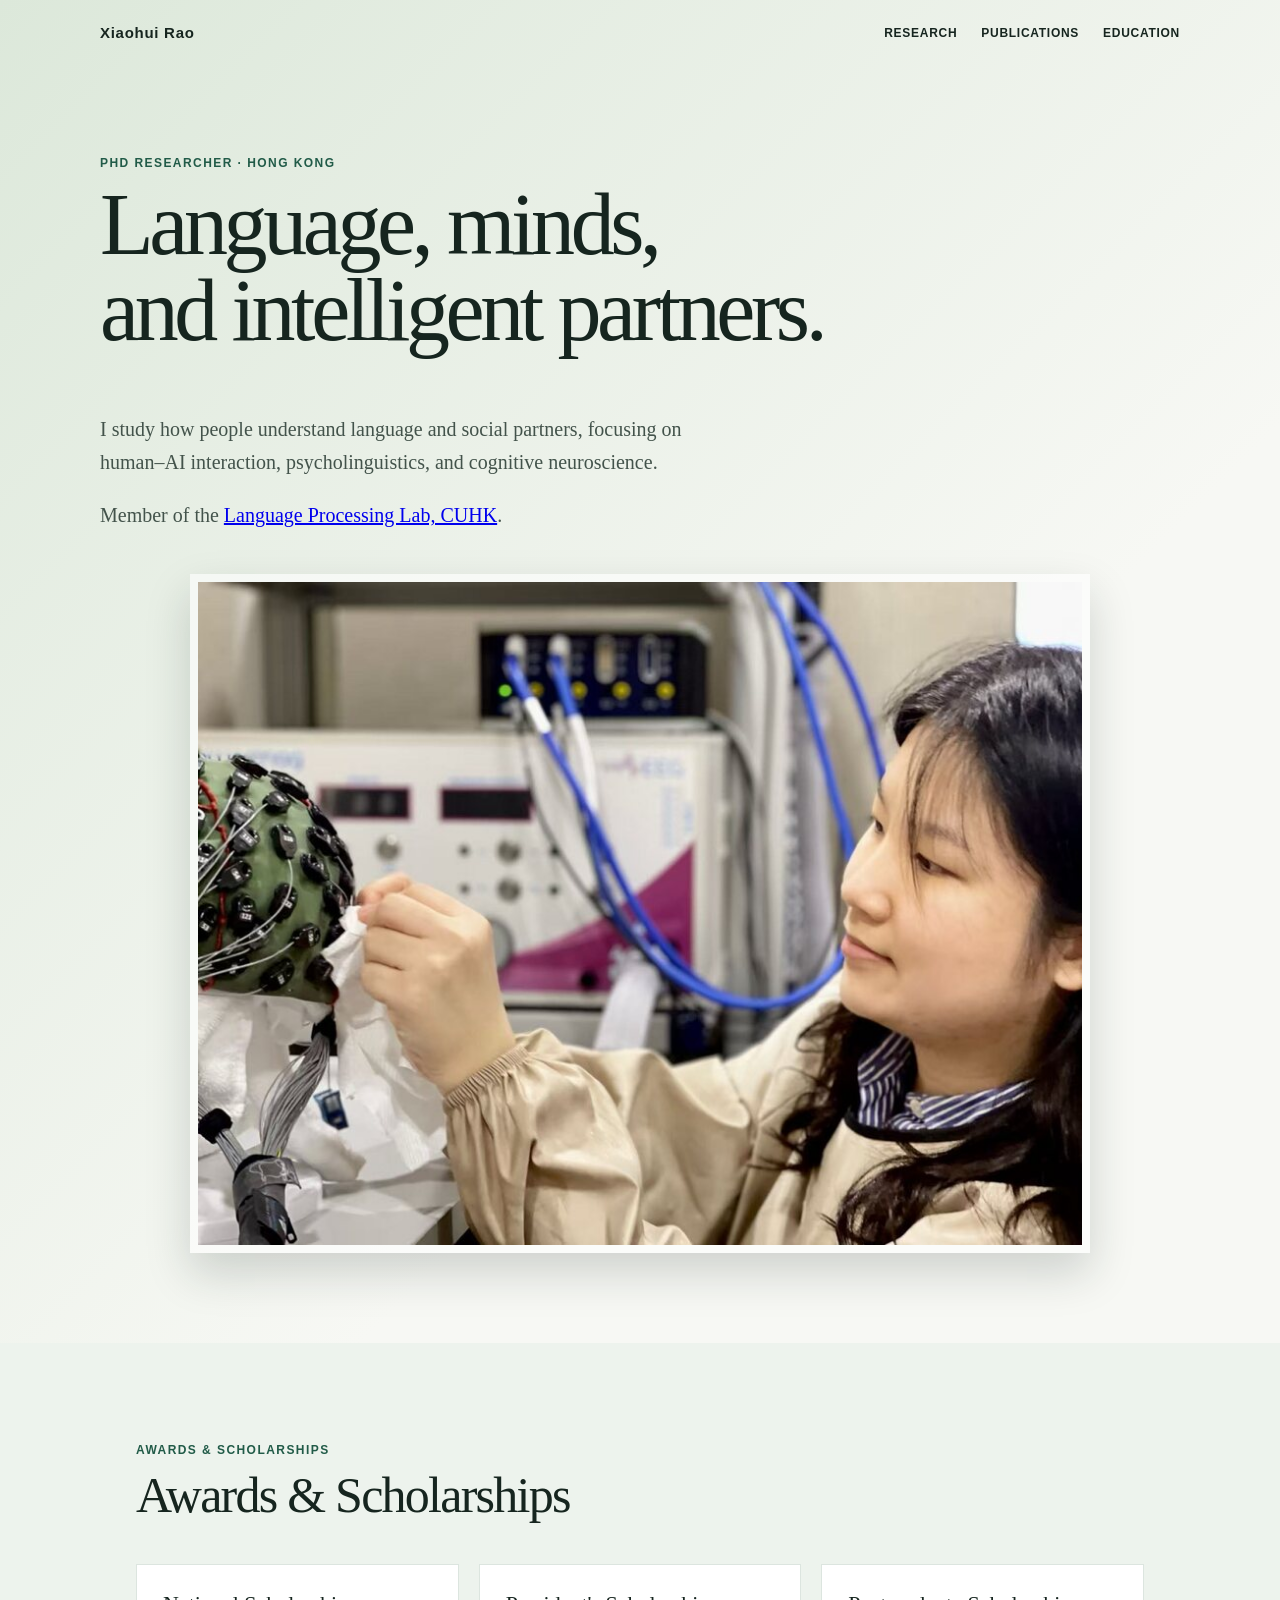
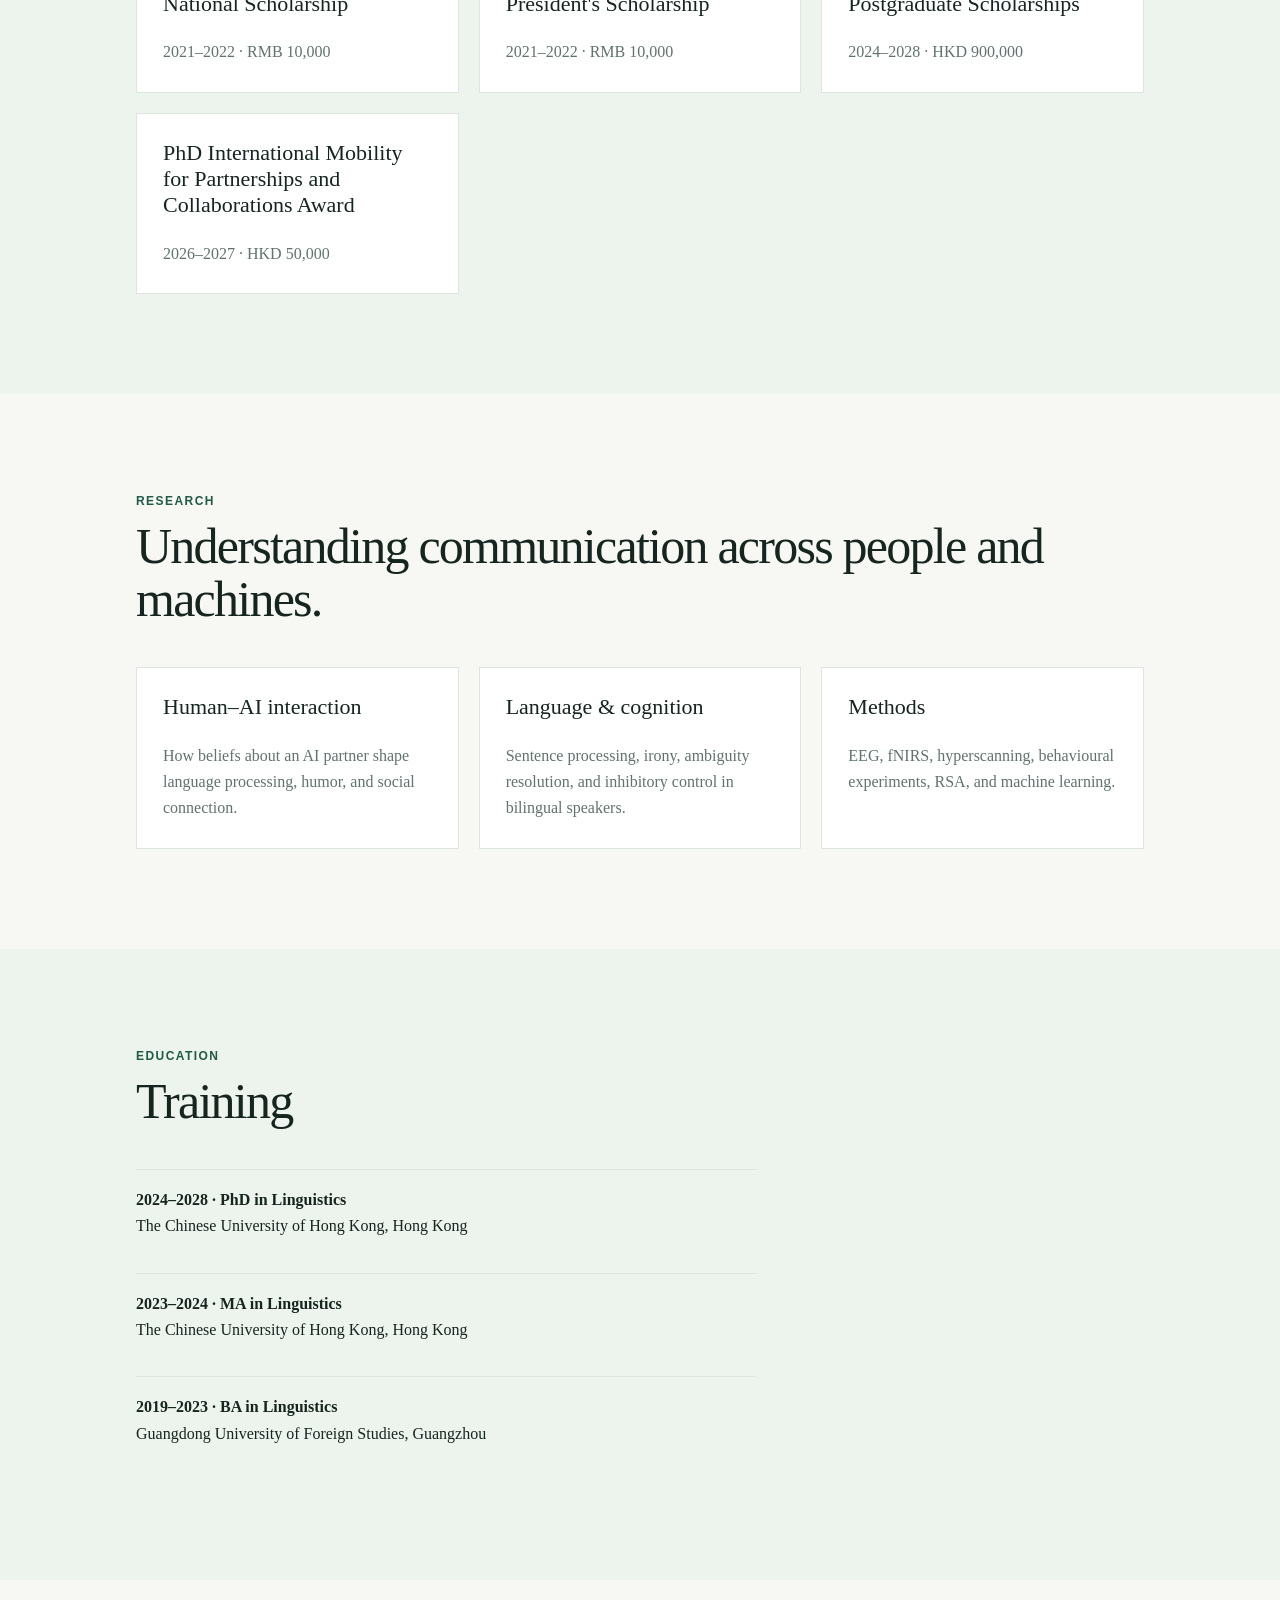
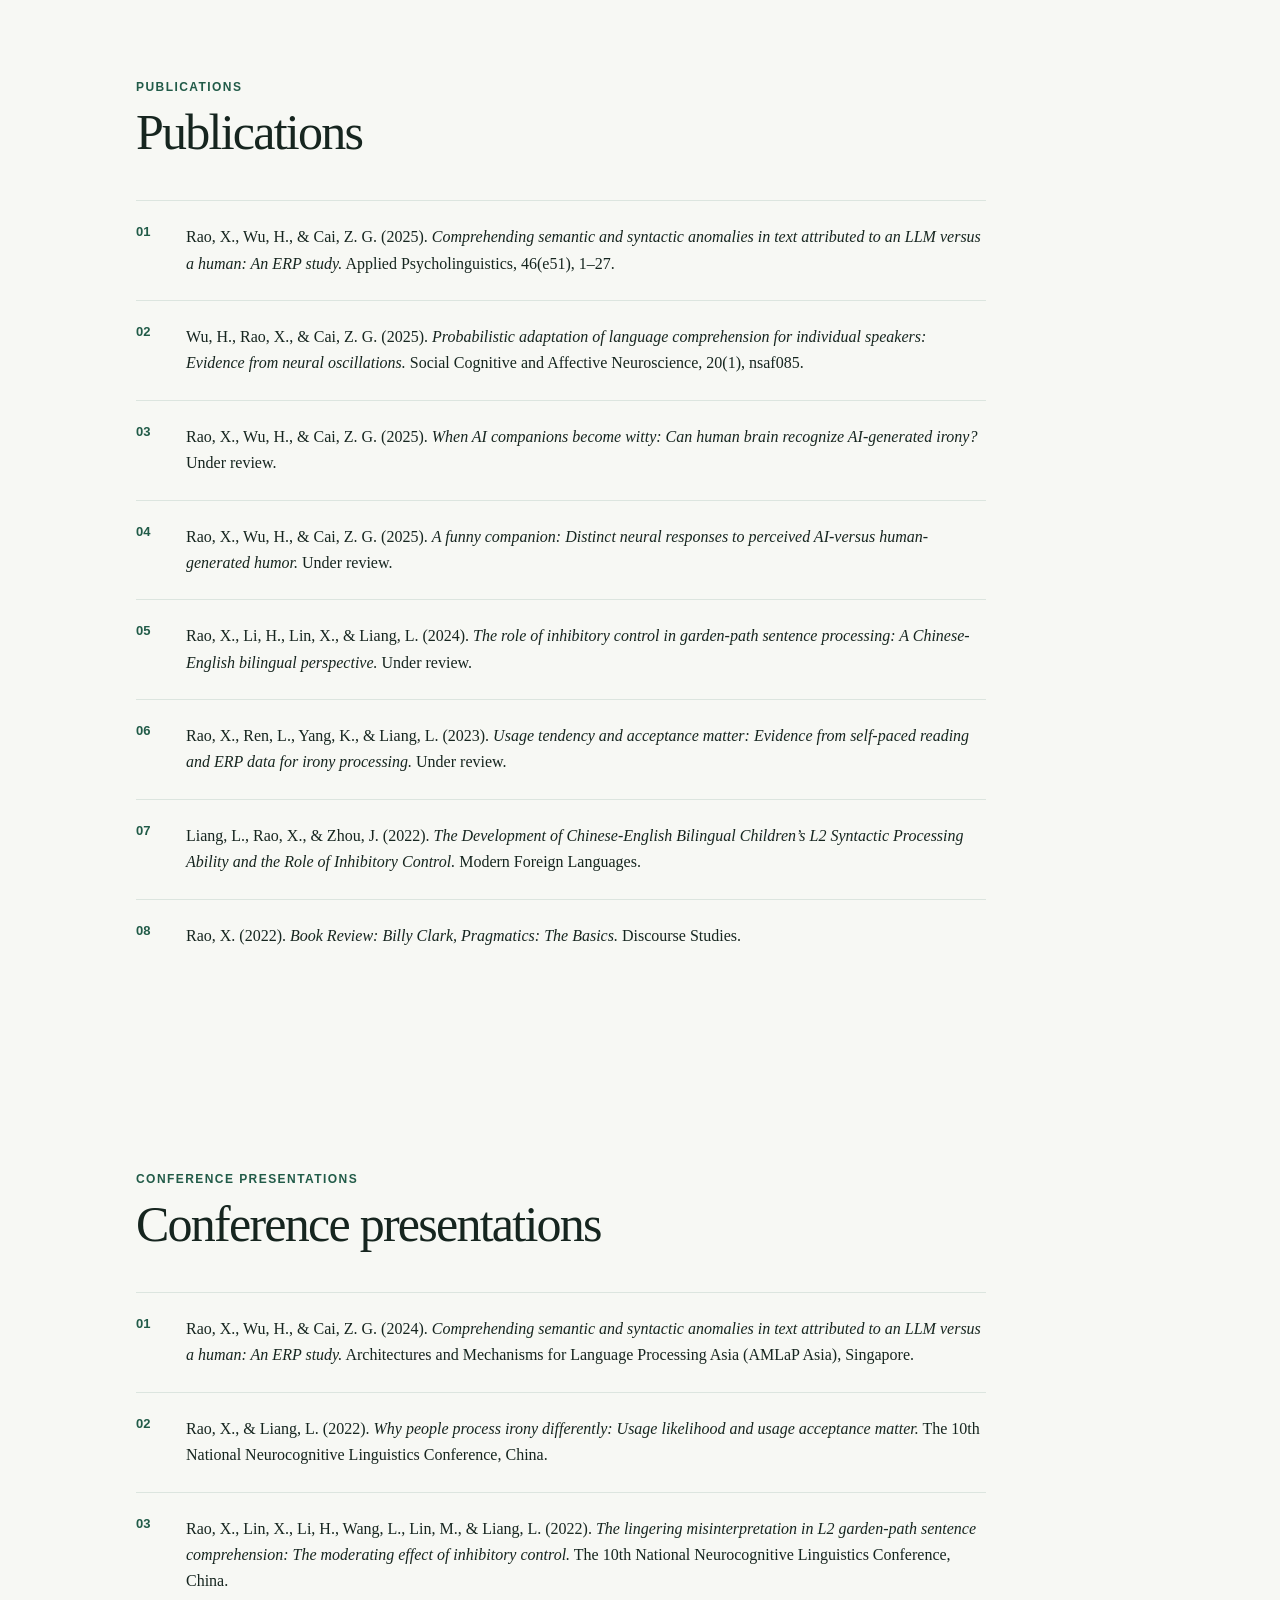
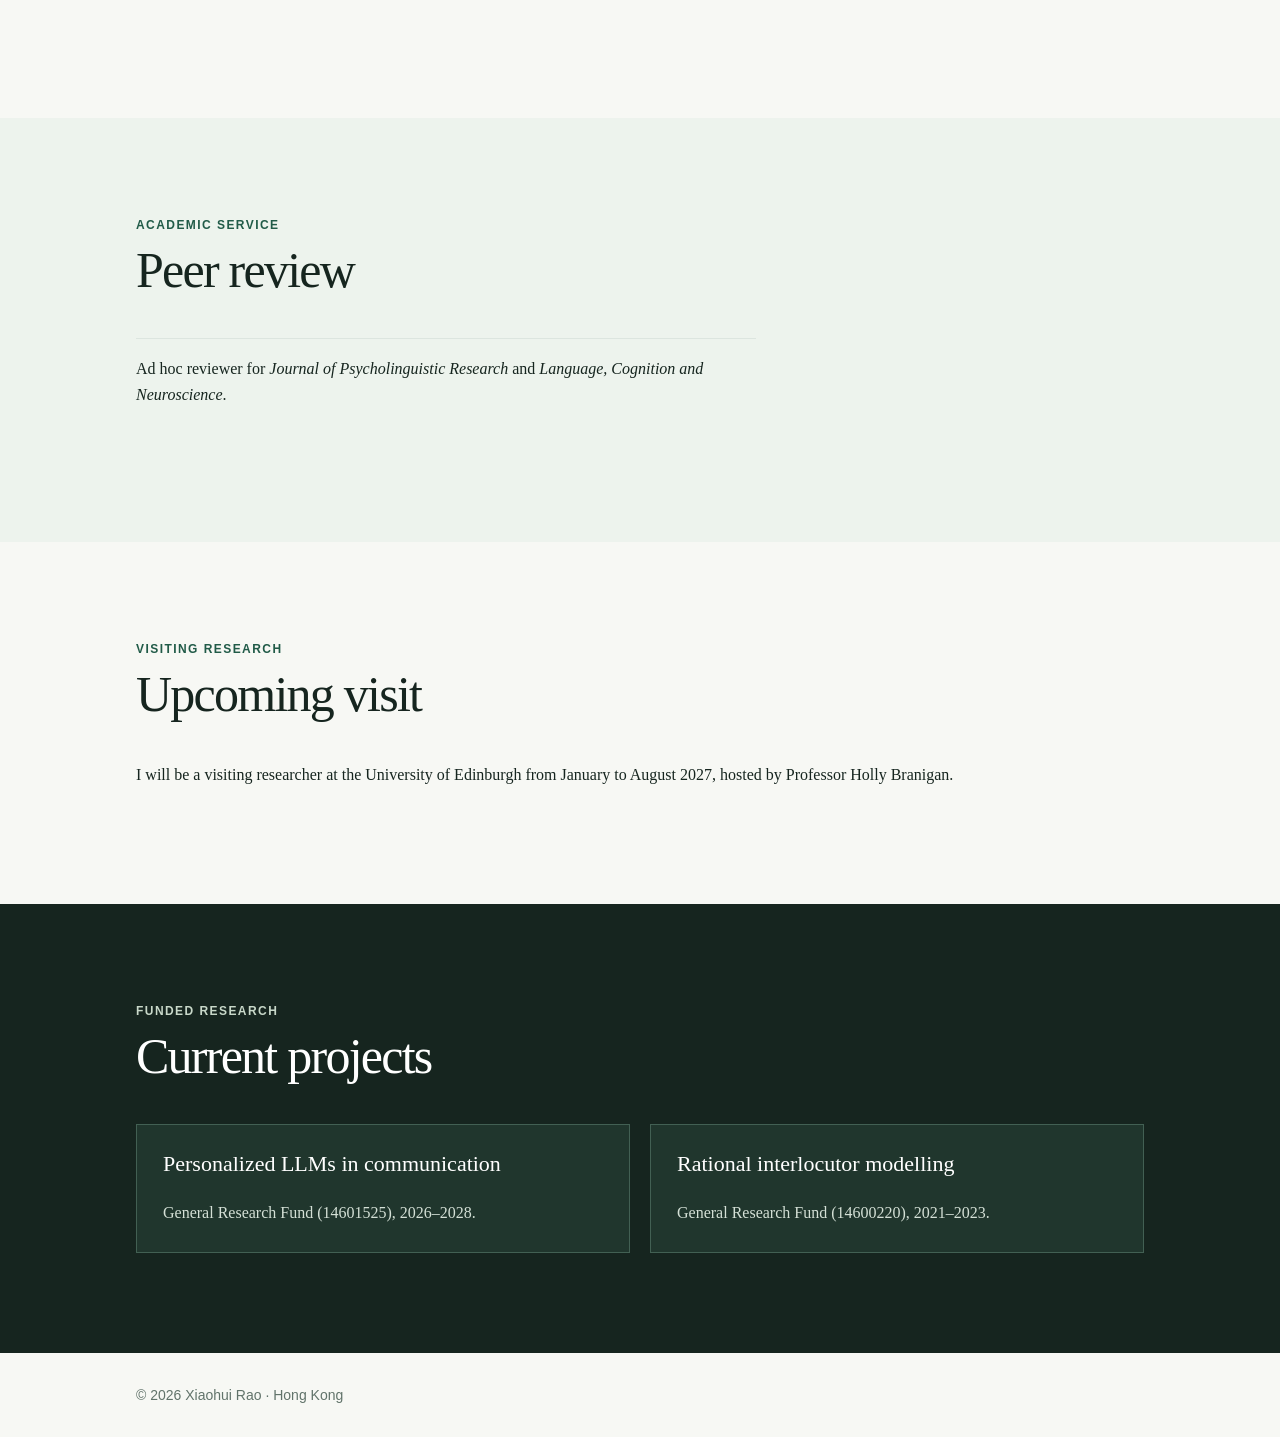
==== index.html @ c2c5f000 "Improve search engine metadata" ====
<!doctype html><html lang="en"><head><meta charset="utf-8"><meta name="viewport" content="width=device-width,initial-scale=1"><meta name="description" content="Xiaohui Rao is a PhD researcher in linguistics at The Chinese University of Hong Kong, studying psycholinguistics, neurolinguistics, and human–AI interaction."><meta name="robots" content="index, follow"><link rel="canonical" href="https://xiaohuirao01.github.io/Xiaohui-RAO/"><meta property="og:title" content="Xiaohui Rao | Psycholinguistics & Human–AI Interaction"><meta property="og:description" content="PhD researcher in linguistics at The Chinese University of Hong Kong."><meta property="og:type" content="website"><meta property="og:url" content="https://xiaohuirao01.github.io/Xiaohui-RAO/"><title>Xiaohui Rao | Psycholinguistics & Human–AI Interaction</title><link rel="stylesheet" href="styles.css"><script type="application/ld+json">{"@context":"https://schema.org","@type":"Person","name":"Xiaohui Rao","url":"https://xiaohuirao01.github.io/Xiaohui-RAO/","jobTitle":"PhD Researcher in Linguistics","affiliation":{"@type":"CollegeOrUniversity","name":"The Chinese University of Hong Kong"},"knowsAbout":["Psycholinguistics","Neurolinguistics","Human–AI interaction","EEG","fNIRS"],"sameAs":["https://cuhklpl.github.io/"]}</script></head><body><header><nav><strong>Xiaohui Rao</strong><a href="#research">Research</a><a href="#publications">Publications</a><a href="#education">Education</a></nav><div class="hero"><p class="tag">PhD Researcher · Hong Kong</p><h1>Language, minds,<br>and intelligent partners.</h1><p>I study how people understand language and social partners, focusing on human–AI interaction, psycholinguistics, and cognitive neuroscience.</p><p class="lab">Member of the <a href="https://cuhklpl.github.io/">Language Processing Lab, CUHK</a>.</p><img class="profile-photo" src="assets/profile.jpg" alt="Xiaohui Rao preparing an EEG cap in the laboratory"></div></header><main><section class="pale" id="awards"><p class="tag">Awards &amp; Scholarships</p><h2>Awards &amp; Scholarships</h2><div class="cards"><article><h3>National Scholarship</h3><p>2021–2022 · RMB 10,000</p></article><article><h3>President's Scholarship</h3><p>2021–2022 · RMB 10,000</p></article><article><h3>Postgraduate Scholarships</h3><p>2024–2028 · HKD 900,000</p></article><article><h3>PhD International Mobility for Partnerships and Collaborations Award</h3><p>2026–2027 · HKD 50,000</p></article></div></section><section id="research"><p class="tag">Research</p><h2>Understanding communication across people and machines.</h2><div class="cards"><article><h3>Human–AI interaction</h3><p>How beliefs about an AI partner shape language processing, humor, and social connection.</p></article><article><h3>Language & cognition</h3><p>Sentence processing, irony, ambiguity resolution, and inhibitory control in bilingual speakers.</p></article><article><h3>Methods</h3><p>EEG, fNIRS, hyperscanning, behavioural experiments, RSA, and machine learning.</p></article></div></section><section id="education" class="pale"><p class="tag">Education</p><h2>Training</h2><p><b>2024–2028 · PhD in Linguistics</b><br>The Chinese University of Hong Kong, Hong Kong</p><p><b>2023–2024 · MA in Linguistics</b><br>The Chinese University of Hong Kong, Hong Kong</p><p><b>2019–2023 · BA in Linguistics</b><br>Guangdong University of Foreign Studies, Guangzhou</p></section><section id="publications"><p class="tag">Publications</p><h2>Publications</h2><ol><li>Rao, X., Wu, H., & Cai, Z. G. (2025). <i>Comprehending semantic and syntactic anomalies in text attributed to an LLM versus a human: An ERP study.</i> Applied Psycholinguistics, 46(e51), 1–27.</li><li>Wu, H., Rao, X., & Cai, Z. G. (2025). <i>Probabilistic adaptation of language comprehension for individual speakers: Evidence from neural oscillations.</i> Social Cognitive and Affective Neuroscience, 20(1), nsaf085.</li><li>Rao, X., Wu, H., & Cai, Z. G. (2025). <i>When AI companions become witty: Can human brain recognize AI-generated irony?</i> Under review.</li><li>Rao, X., Wu, H., & Cai, Z. G. (2025). <i>A funny companion: Distinct neural responses to perceived AI-versus human-generated humor.</i> Under review.</li><li>Rao, X., Li, H., Lin, X., & Liang, L. (2024). <i>The role of inhibitory control in garden-path sentence processing: A Chinese-English bilingual perspective.</i> Under review.</li><li>Rao, X., Ren, L., Yang, K., & Liang, L. (2023). <i>Usage tendency and acceptance matter: Evidence from self-paced reading and ERP data for irony processing.</i> Under review.</li><li>Liang, L., Rao, X., & Zhou, J. (2022). <i>The Development of Chinese-English Bilingual Children’s L2 Syntactic Processing Ability and the Role of Inhibitory Control.</i> Modern Foreign Languages.</li><li>Rao, X. (2022). <i>Book Review: Billy Clark, Pragmatics: The Basics.</i> Discourse Studies.</li></ol></section><section id="talks"><p class="tag">Conference presentations</p><h2>Conference presentations</h2><ol><li>Rao, X., Wu, H., &amp; Cai, Z. G. (2024). <i>Comprehending semantic and syntactic anomalies in text attributed to an LLM versus a human: An ERP study.</i> Architectures and Mechanisms for Language Processing Asia (AMLaP Asia), Singapore.</li><li>Rao, X., &amp; Liang, L. (2022). <i>Why people process irony differently: Usage likelihood and usage acceptance matter.</i> The 10th National Neurocognitive Linguistics Conference, China.</li><li>Rao, X., Lin, X., Li, H., Wang, L., Lin, M., &amp; Liang, L. (2022). <i>The lingering misinterpretation in L2 garden-path sentence comprehension: The moderating effect of inhibitory control.</i> The 10th National Neurocognitive Linguistics Conference, China.</li></ol></section><section class="pale"><p class="tag">Academic service</p><h2>Peer review</h2><p>Ad hoc reviewer for <i>Journal of Psycholinguistic Research</i> and <i>Language, Cognition and Neuroscience</i>.</p></section><section><p class="tag">Visiting research</p><h2>Upcoming visit</h2><p>I will be a visiting researcher at the University of Edinburgh from January to August 2027, hosted by Professor Holly Branigan.</p></section><section class="dark"><p class="tag">Funded research</p><h2>Current projects</h2><div class="cards two"><article><h3>Personalized LLMs in communication</h3><p>General Research Fund (14601525), 2026–2028.</p></article><article><h3>Rational interlocutor modelling</h3><p>General Research Fund (14600220), 2021–2023.</p></article></div></section></main><footer>© <span id="year"></span> Xiaohui Rao · Hong Kong</footer><script>year.textContent=new Date().getFullYear()</script></body></html>
---- styles.css ----
:root{--ink:#16251f;--muted:#61736a;--line:#dce5df;--paper:#f7f8f4;--accent:#215b48}*{box-sizing:border-box}html{scroll-behavior:smooth}body{margin:0;background:var(--paper);color:var(--ink);font:16px/1.65 Georgia,serif}header{min-height:590px;padding:24px 36px 90px;background:linear-gradient(135deg,#dce8da,#f7f8f4 65%)}nav,.hero,section,footer{max-width:1080px;margin:auto}nav{display:flex;gap:24px;align-items:center;font:600 12px Arial,sans-serif;letter-spacing:.06em;text-transform:uppercase}nav a{color:var(--ink);text-decoration:none}nav strong{margin-right:auto;font-size:15px;text-transform:none}.hero{padding-top:115px}.profile-photo{display:block;width:100%;max-width:900px;height:auto;margin:42px auto 0;border:8px solid rgba(255,255,255,.58);box-shadow:0 20px 42px rgba(22,37,31,.18)}.tag{margin:0 0 12px;color:var(--accent);font:700 12px Arial,sans-serif;letter-spacing:.12em;text-transform:uppercase}h1,h2,h3,p{margin-top:0}h1{max-width:800px;font-size:clamp(48px,7vw,88px);line-height:.98;font-weight:500;letter-spacing:-.05em}.hero>p:not(.tag){max-width:590px;font-size:20px;color:#43534b}section{padding:100px 36px}h2{font-size:clamp(32px,4vw,50px);line-height:1.05;font-weight:500;letter-spacing:-.035em}.cards{display:grid;grid-template-columns:repeat(3,1fr);gap:20px;margin-top:42px}.cards article{padding:26px;background:#fff;border:1px solid var(--line)}article h3{font-size:22px;line-height:1.2;font-weight:500}article p{margin-bottom:0;color:var(--muted)}.pale,.dark{max-width:none;padding-left:max(36px,calc((100% - 1080px)/2 + 36px));padding-right:max(36px,calc((100% - 1080px)/2 + 36px))}.pale{background:#edf3ed}.pale>p:not(.tag){max-width:620px;padding:17px 0;border-top:1px solid var(--line)}ol{max-width:850px;margin:35px 0 0;padding:0;list-style:none;counter-reset:item}li{position:relative;padding:23px 0 23px 50px;border-top:1px solid var(--line)}li:before{position:absolute;left:0;color:var(--accent);font:700 13px Arial,sans-serif;counter-increment:item;content:"0" counter(item)}.dark{background:var(--ink);color:#fff}.dark .tag{color:#c8d8c9}.dark article{background:#20362d;border-color:#426053}.dark article p{color:#d4e0d6}.two{grid-template-columns:repeat(2,1fr)}footer{padding:34px 36px;color:var(--muted);font:14px Arial,sans-serif}@media(max-width:720px){.profile-photo{width:100%;height:auto;margin-top:28px;border-width:5px}header{padding:20px 22px 70px;min-height:540px}nav{gap:13px;font-size:10px}.hero{padding-top:105px}section{padding:70px 22px}.cards,.two{grid-template-columns:1fr}.pale,.dark{padding-left:22px;padding-right:22px}footer{padding:28px 22px}}
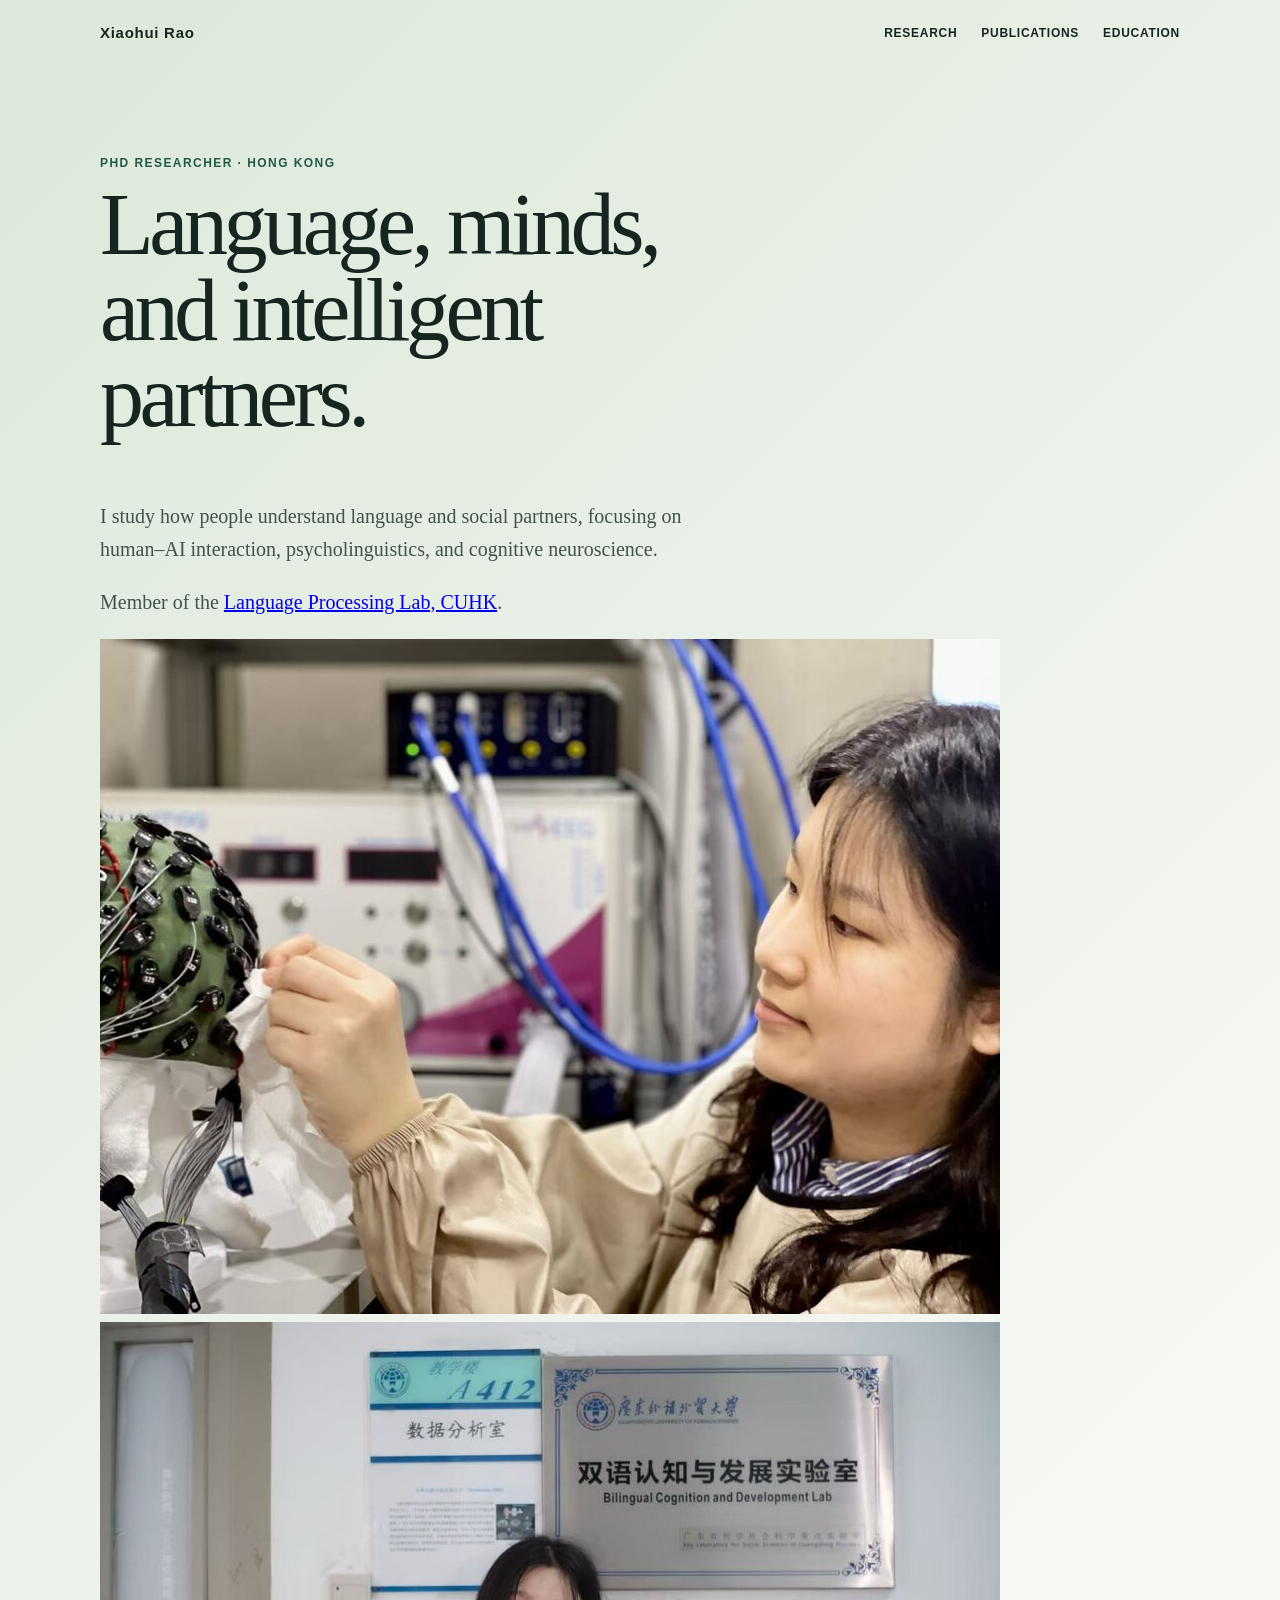
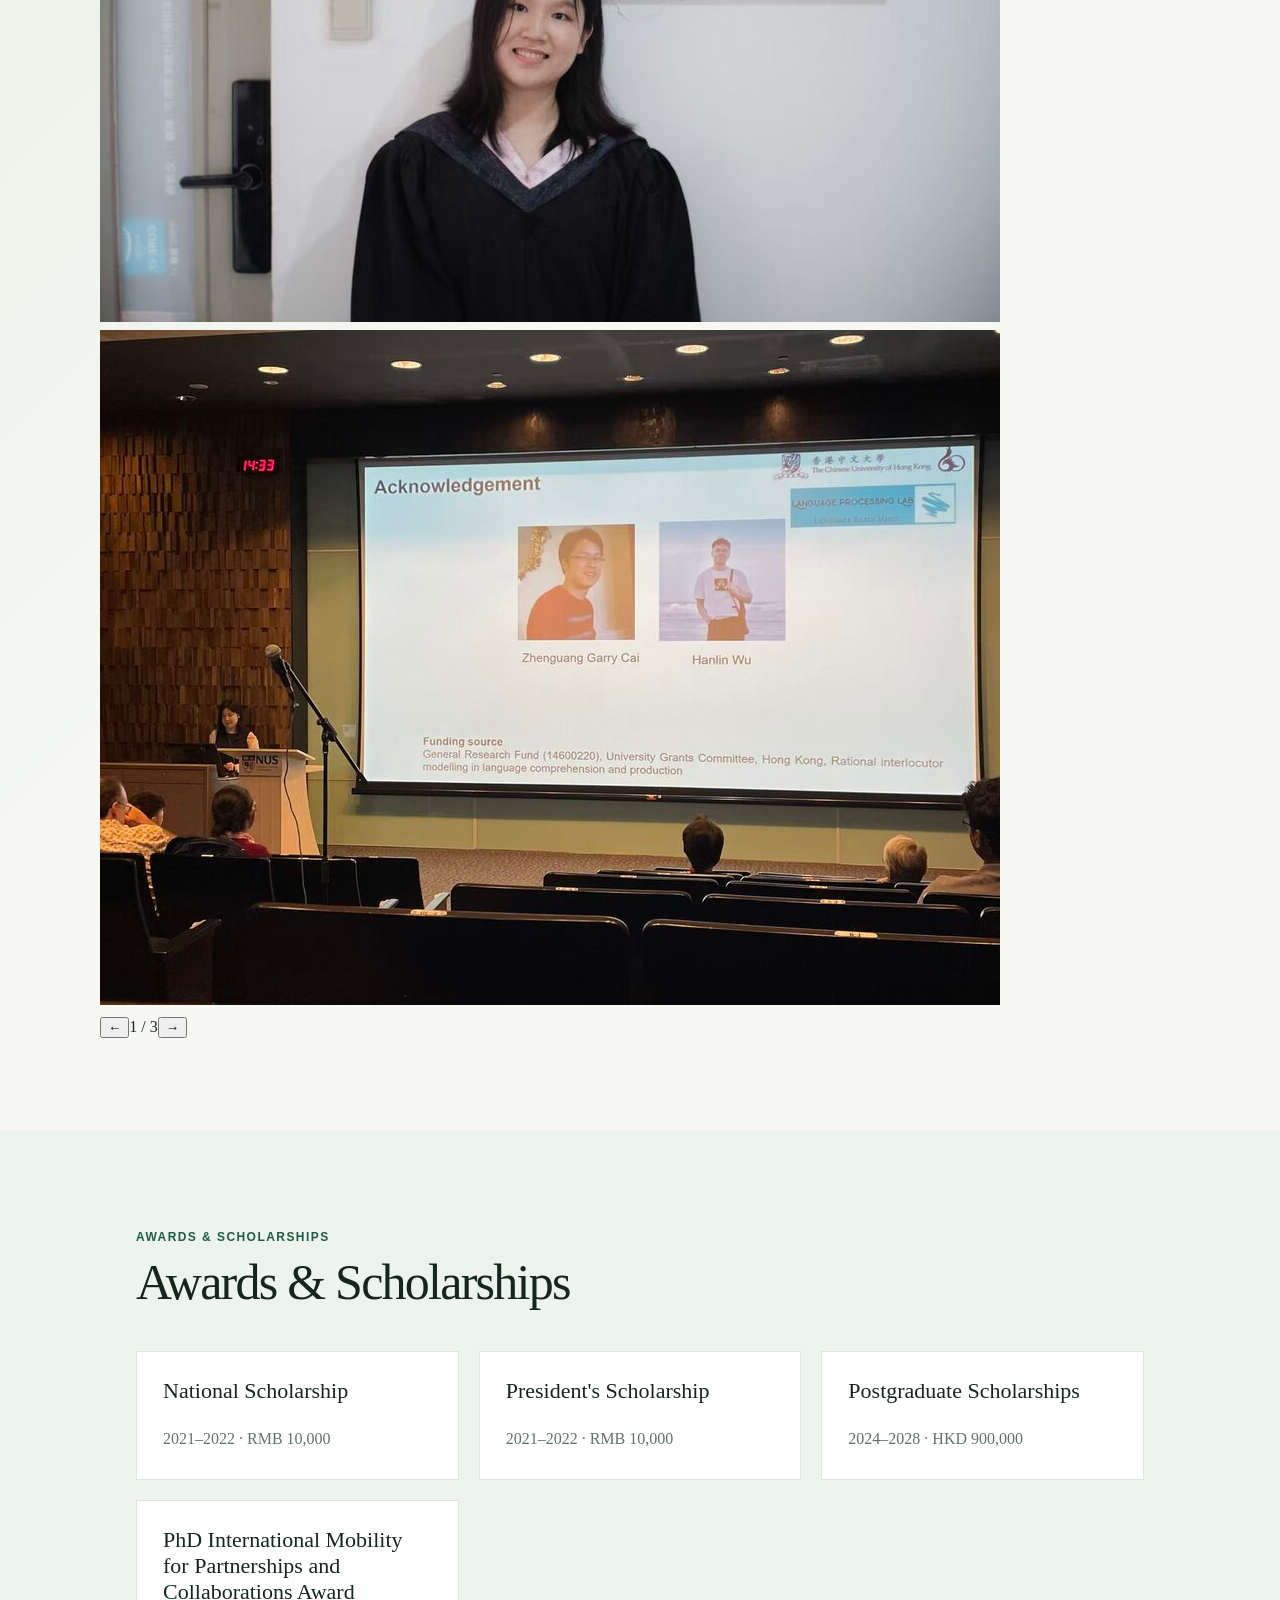
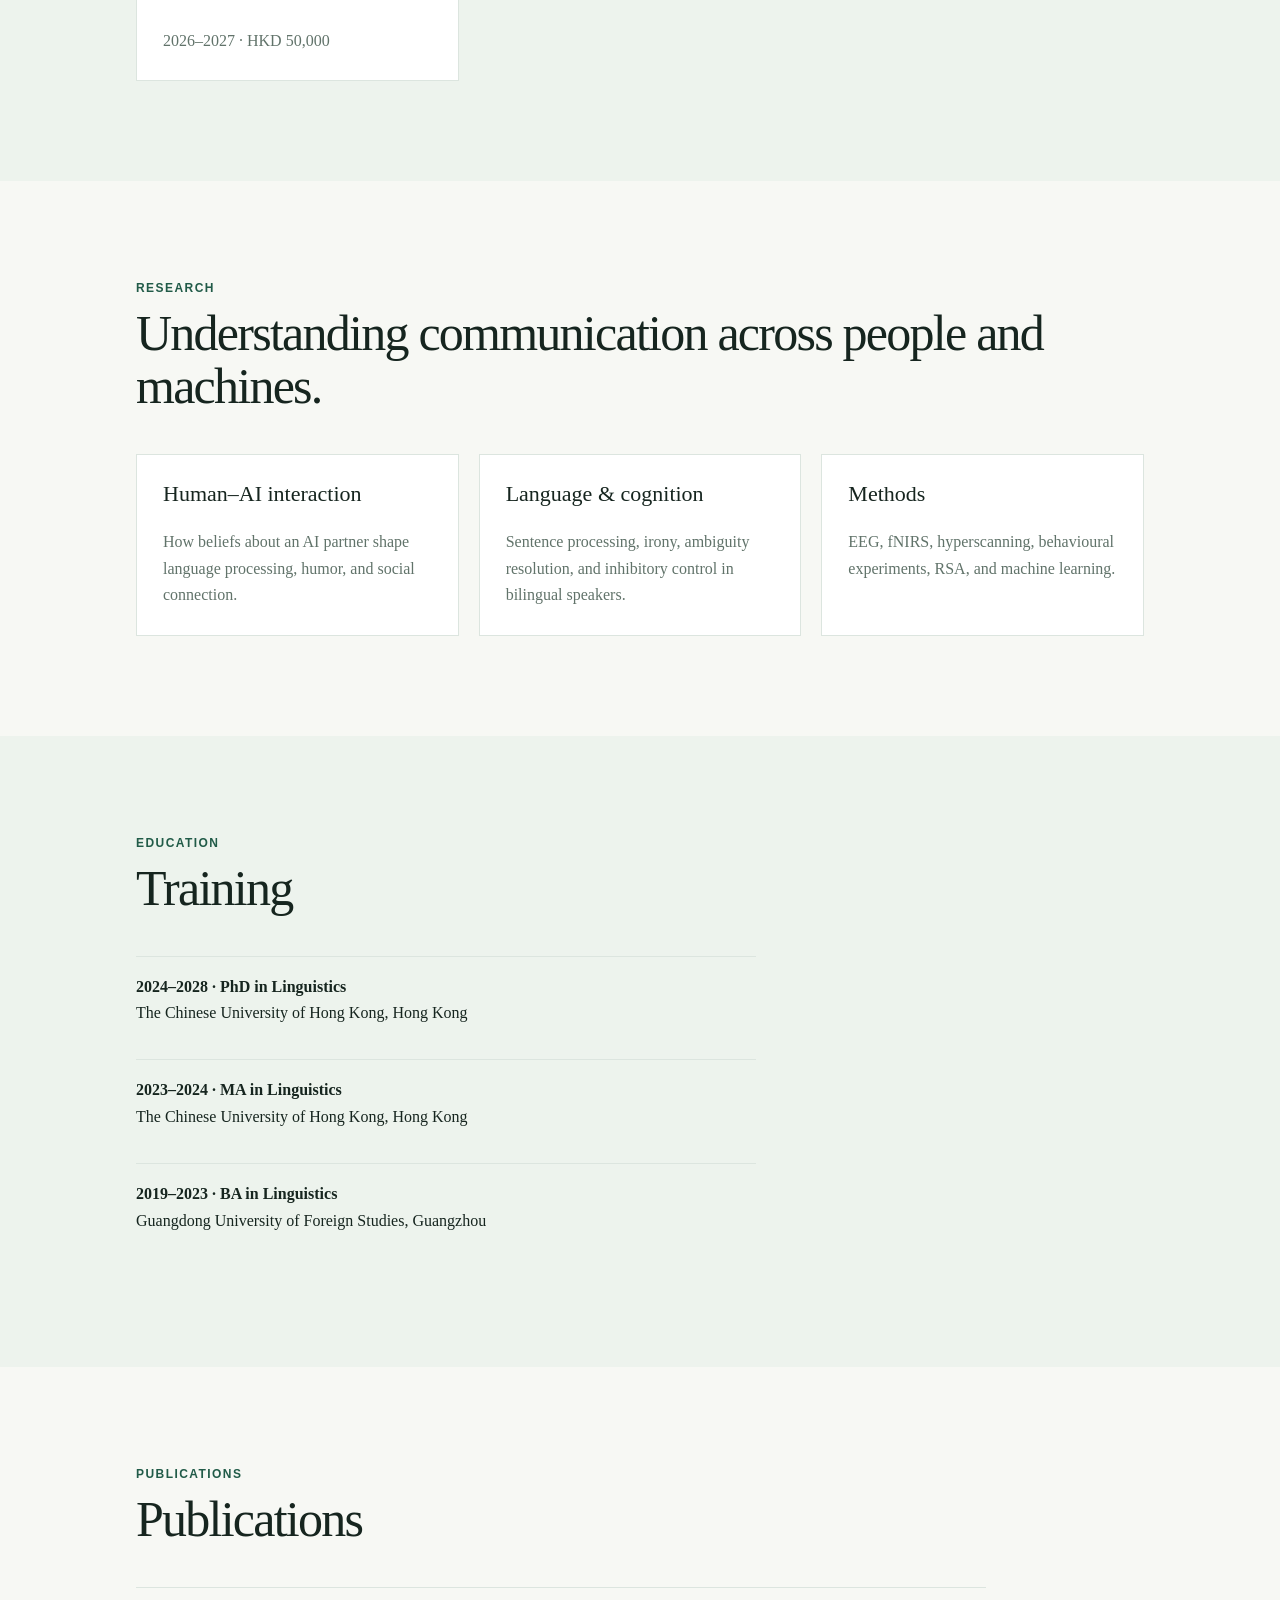
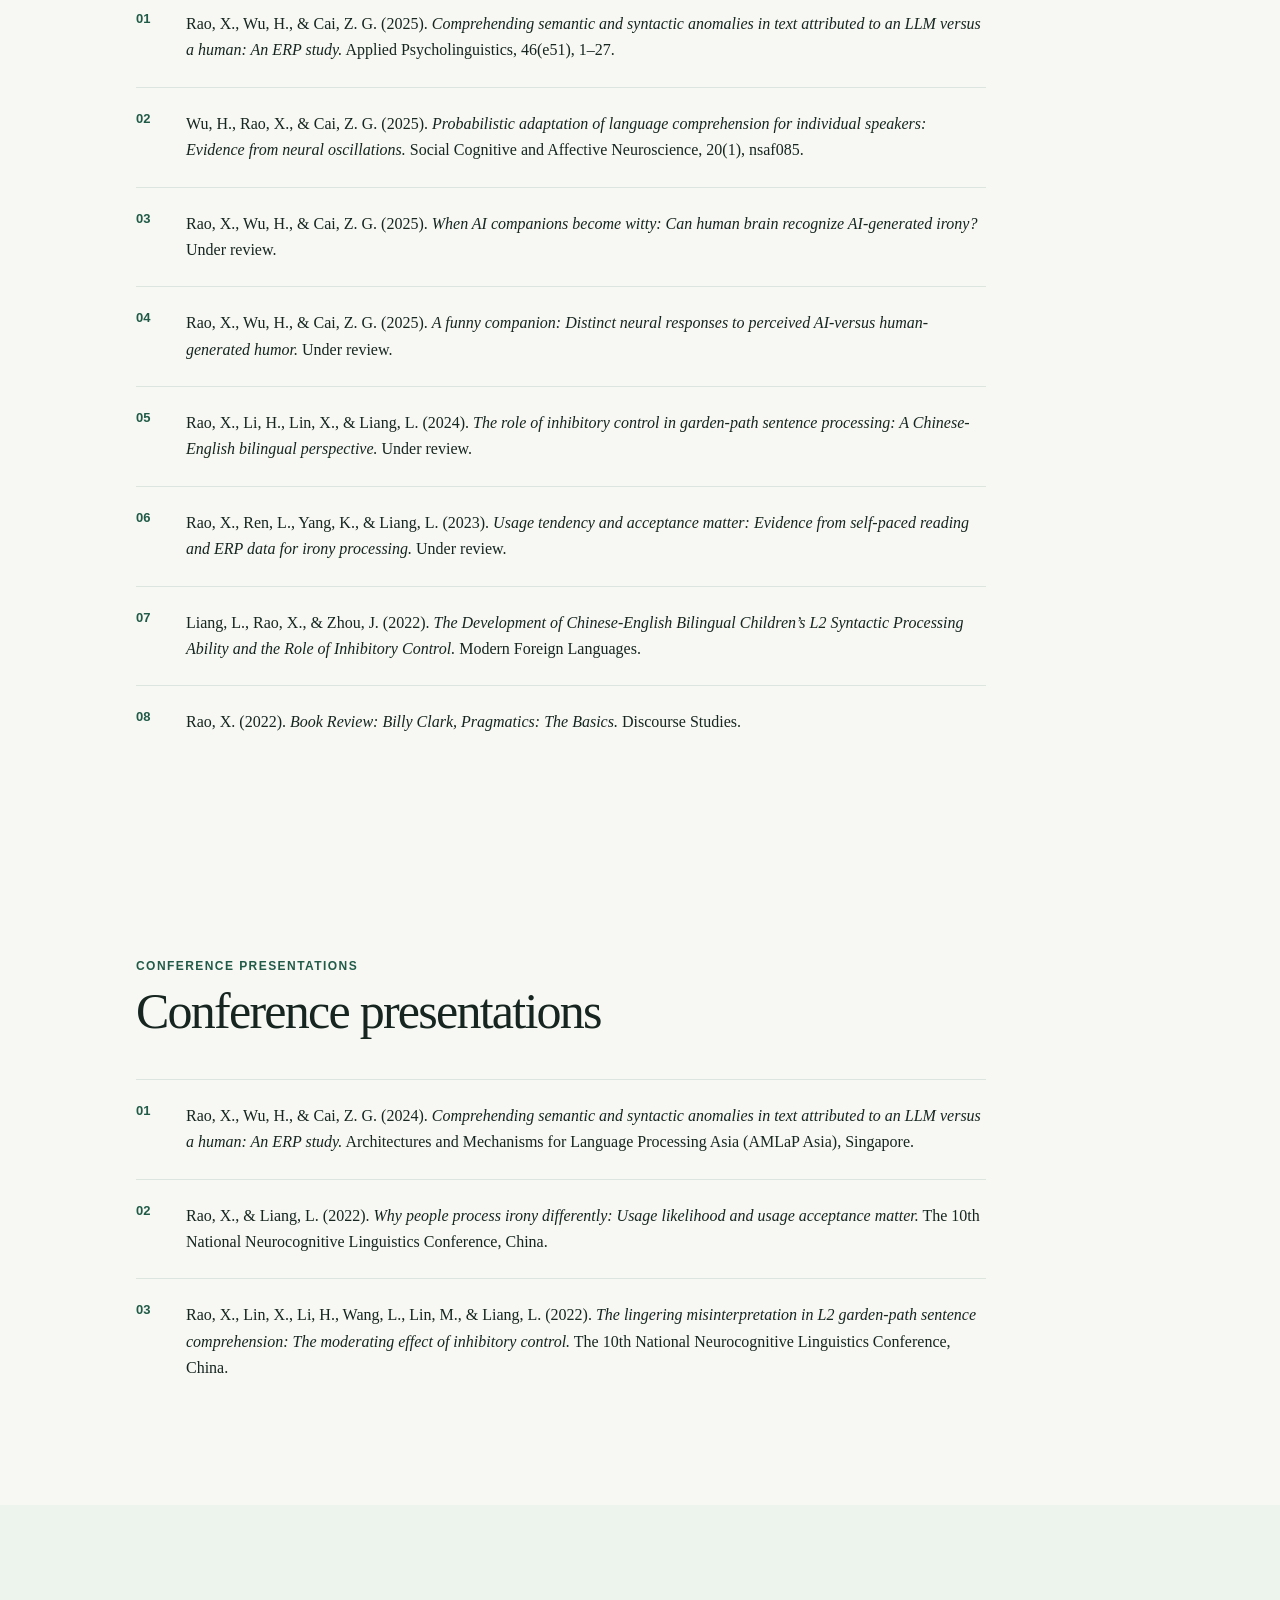
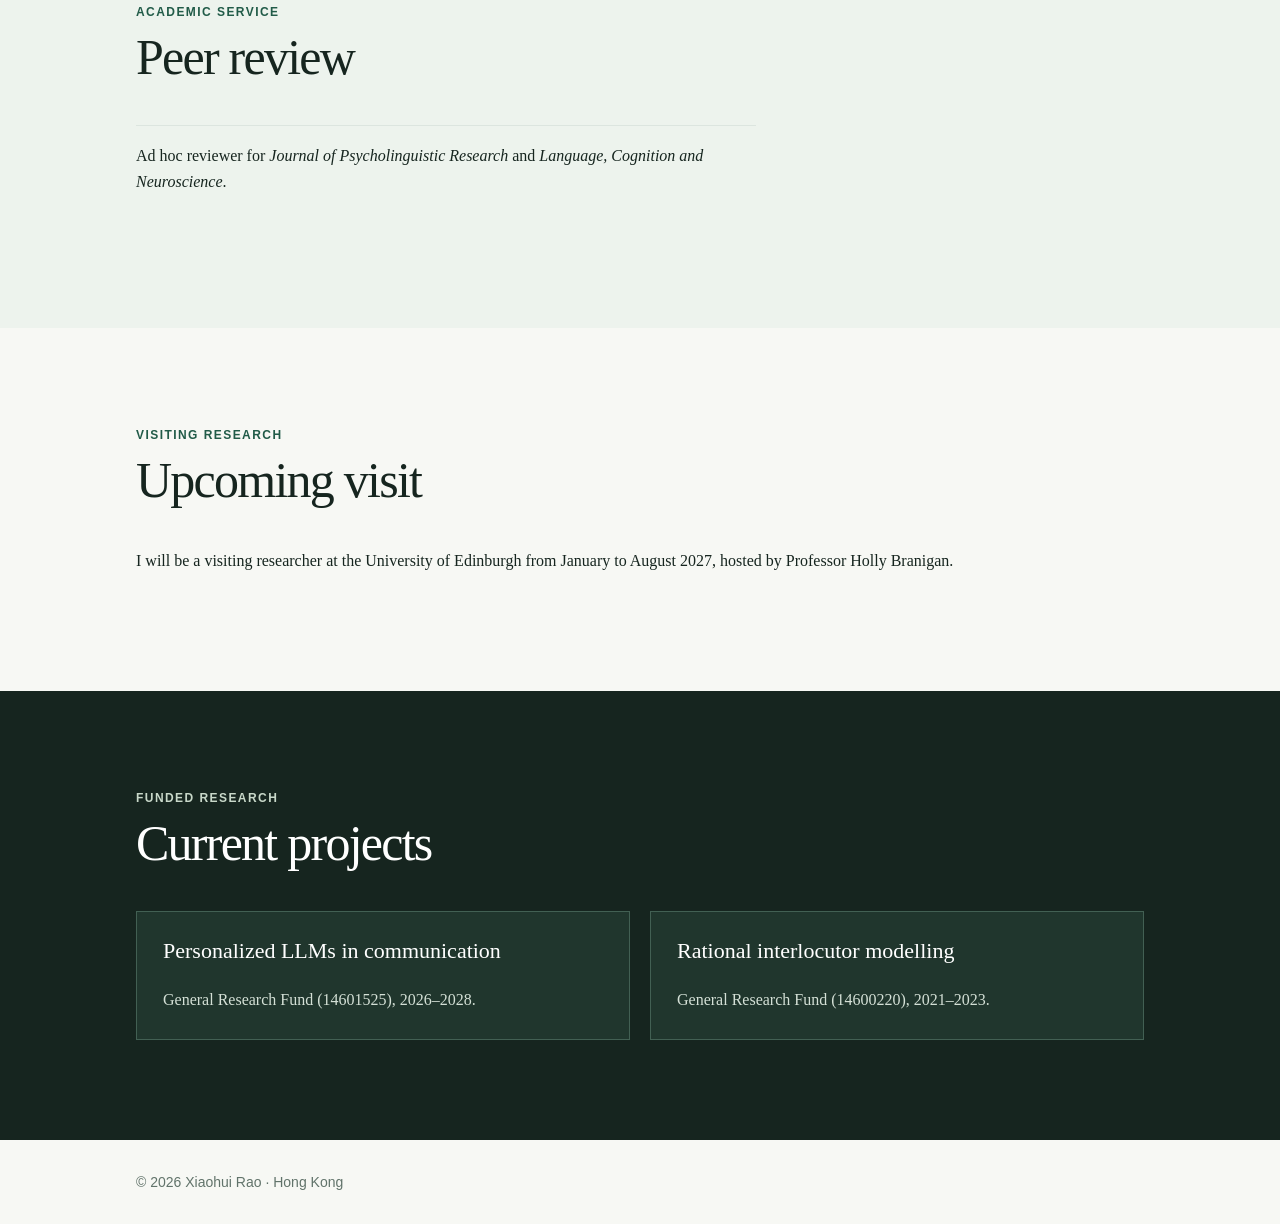
==== commit 2d9f1a06: "Add carousel to academic photos" ====
--- a/index.html
+++ b/index.html
@@ -1 +1 @@
-<!doctype html><html lang="en"><head><meta charset="utf-8"><meta name="viewport" content="width=device-width,initial-scale=1"><meta name="description" content="Xiaohui Rao is a PhD researcher in linguistics at The Chinese University of Hong Kong, studying psycholinguistics, neurolinguistics, and human–AI interaction."><meta name="robots" content="index, follow"><link rel="canonical" href="https://xiaohuirao01.github.io/Xiaohui-RAO/"><meta property="og:title" content="Xiaohui Rao | Psycholinguistics & Human–AI Interaction"><meta property="og:description" content="PhD researcher in linguistics at The Chinese University of Hong Kong."><meta property="og:type" content="website"><meta property="og:url" content="https://xiaohuirao01.github.io/Xiaohui-RAO/"><title>Xiaohui Rao | Psycholinguistics & Human–AI Interaction</title><link rel="stylesheet" href="styles.css"><script type="application/ld+json">{"@context":"https://schema.org","@type":"Person","name":"Xiaohui Rao","url":"https://xiaohuirao01.github.io/Xiaohui-RAO/","jobTitle":"PhD Researcher in Linguistics","affiliation":{"@type":"CollegeOrUniversity","name":"The Chinese University of Hong Kong"},"knowsAbout":["Psycholinguistics","Neurolinguistics","Human–AI interaction","EEG","fNIRS"],"sameAs":["https://cuhklpl.github.io/"]}</script></head><body><header><nav><strong>Xiaohui Rao</strong><a href="#research">Research</a><a href="#publications">Publications</a><a href="#education">Education</a></nav><div class="hero"><p class="tag">PhD Researcher · Hong Kong</p><h1>Language, minds,<br>and intelligent partners.</h1><p>I study how people understand language and social partners, focusing on human–AI interaction, psycholinguistics, and cognitive neuroscience.</p><p class="lab">Member of the <a href="https://cuhklpl.github.io/">Language Processing Lab, CUHK</a>.</p><img class="profile-photo" src="assets/profile.jpg" alt="Xiaohui Rao preparing an EEG cap in the laboratory"></div></header><main><section class="pale" id="awards"><p class="tag">Awards &amp; Scholarships</p><h2>Awards &amp; Scholarships</h2><div class="cards"><article><h3>National Scholarship</h3><p>2021–2022 · RMB 10,000</p></article><article><h3>President's Scholarship</h3><p>2021–2022 · RMB 10,000</p></article><article><h3>Postgraduate Scholarships</h3><p>2024–2028 · HKD 900,000</p></article><article><h3>PhD International Mobility for Partnerships and Collaborations Award</h3><p>2026–2027 · HKD 50,000</p></article></div></section><section id="research"><p class="tag">Research</p><h2>Understanding communication across people and machines.</h2><div class="cards"><article><h3>Human–AI interaction</h3><p>How beliefs about an AI partner shape language processing, humor, and social connection.</p></article><article><h3>Language & cognition</h3><p>Sentence processing, irony, ambiguity resolution, and inhibitory control in bilingual speakers.</p></article><article><h3>Methods</h3><p>EEG, fNIRS, hyperscanning, behavioural experiments, RSA, and machine learning.</p></article></div></section><section id="education" class="pale"><p class="tag">Education</p><h2>Training</h2><p><b>2024–2028 · PhD in Linguistics</b><br>The Chinese University of Hong Kong, Hong Kong</p><p><b>2023–2024 · MA in Linguistics</b><br>The Chinese University of Hong Kong, Hong Kong</p><p><b>2019–2023 · BA in Linguistics</b><br>Guangdong University of Foreign Studies, Guangzhou</p></section><section id="publications"><p class="tag">Publications</p><h2>Publications</h2><ol><li>Rao, X., Wu, H., & Cai, Z. G. (2025). <i>Comprehending semantic and syntactic anomalies in text attributed to an LLM versus a human: An ERP study.</i> Applied Psycholinguistics, 46(e51), 1–27.</li><li>Wu, H., Rao, X., & Cai, Z. G. (2025). <i>Probabilistic adaptation of language comprehension for individual speakers: Evidence from neural oscillations.</i> Social Cognitive and Affective Neuroscience, 20(1), nsaf085.</li><li>Rao, X., Wu, H., & Cai, Z. G. (2025). <i>When AI companions become witty: Can human brain recognize AI-generated irony?</i> Under review.</li><li>Rao, X., Wu, H., & Cai, Z. G. (2025). <i>A funny companion: Distinct neural responses to perceived AI-versus human-generated humor.</i> Under review.</li><li>Rao, X., Li, H., Lin, X., & Liang, L. (2024). <i>The role of inhibitory control in garden-path sentence processing: A Chinese-English bilingual perspective.</i> Under review.</li><li>Rao, X., Ren, L., Yang, K., & Liang, L. (2023). <i>Usage tendency and acceptance matter: Evidence from self-paced reading and ERP data for irony processing.</i> Under review.</li><li>Liang, L., Rao, X., & Zhou, J. (2022). <i>The Development of Chinese-English Bilingual Children’s L2 Syntactic Processing Ability and the Role of Inhibitory Control.</i> Modern Foreign Languages.</li><li>Rao, X. (2022). <i>Book Review: Billy Clark, Pragmatics: The Basics.</i> Discourse Studies.</li></ol></section><section id="talks"><p class="tag">Conference presentations</p><h2>Conference presentations</h2><ol><li>Rao, X., Wu, H., &amp; Cai, Z. G. (2024). <i>Comprehending semantic and syntactic anomalies in text attributed to an LLM versus a human: An ERP study.</i> Architectures and Mechanisms for Language Processing Asia (AMLaP Asia), Singapore.</li><li>Rao, X., &amp; Liang, L. (2022). <i>Why people process irony differently: Usage likelihood and usage acceptance matter.</i> The 10th National Neurocognitive Linguistics Conference, China.</li><li>Rao, X., Lin, X., Li, H., Wang, L., Lin, M., &amp; Liang, L. (2022). <i>The lingering misinterpretation in L2 garden-path sentence comprehension: The moderating effect of inhibitory control.</i> The 10th National Neurocognitive Linguistics Conference, China.</li></ol></section><section class="pale"><p class="tag">Academic service</p><h2>Peer review</h2><p>Ad hoc reviewer for <i>Journal of Psycholinguistic Research</i> and <i>Language, Cognition and Neuroscience</i>.</p></section><section><p class="tag">Visiting research</p><h2>Upcoming visit</h2><p>I will be a visiting researcher at the University of Edinburgh from January to August 2027, hosted by Professor Holly Branigan.</p></section><section class="dark"><p class="tag">Funded research</p><h2>Current projects</h2><div class="cards two"><article><h3>Personalized LLMs in communication</h3><p>General Research Fund (14601525), 2026–2028.</p></article><article><h3>Rational interlocutor modelling</h3><p>General Research Fund (14600220), 2021–2023.</p></article></div></section></main><footer>© <span id="year"></span> Xiaohui Rao · Hong Kong</footer><script>year.textContent=new Date().getFullYear()</script></body></html>+<!doctype html><html lang="en"><head><meta charset="utf-8"><meta name="viewport" content="width=device-width,initial-scale=1"><meta name="description" content="Xiaohui Rao is a PhD researcher in linguistics at The Chinese University of Hong Kong, studying psycholinguistics, neurolinguistics, and human–AI interaction."><meta name="robots" content="index, follow"><link rel="canonical" href="https://xiaohuirao01.github.io/Xiaohui-RAO/"><meta property="og:title" content="Xiaohui Rao | Psycholinguistics & Human–AI Interaction"><meta property="og:description" content="PhD researcher in linguistics at The Chinese University of Hong Kong."><meta property="og:type" content="website"><meta property="og:url" content="https://xiaohuirao01.github.io/Xiaohui-RAO/"><title>Xiaohui Rao | Psycholinguistics & Human–AI Interaction</title><link rel="stylesheet" href="styles.css"><script type="application/ld+json">{"@context":"https://schema.org","@type":"Person","name":"Xiaohui Rao","url":"https://xiaohuirao01.github.io/Xiaohui-RAO/","jobTitle":"PhD Researcher in Linguistics","affiliation":{"@type":"CollegeOrUniversity","name":"The Chinese University of Hong Kong"},"knowsAbout":["Psycholinguistics","Neurolinguistics","Human–AI interaction","EEG","fNIRS"],"sameAs":["https://cuhklpl.github.io/"]}</script></head><body><header><nav><strong>Xiaohui Rao</strong><a href="#research">Research</a><a href="#publications">Publications</a><a href="#education">Education</a></nav><div class="hero"><p class="tag">PhD Researcher · Hong Kong</p><h1>Language, minds,<br>and intelligent partners.</h1><p>I study how people understand language and social partners, focusing on human–AI interaction, psycholinguistics, and cognitive neuroscience.</p><p class="lab">Member of the <a href="https://cuhklpl.github.io/">Language Processing Lab, CUHK</a>.</p><div class="photo-carousel" aria-label="Research and academic photo gallery"><img class="carousel-image is-active" src="assets/profile.jpg" alt="Xiaohui Rao preparing an EEG cap in the laboratory"><img class="carousel-image" src="assets/graduation.jpg" alt="Xiaohui Rao in graduation gown at the Bilingual Cognition and Development Lab"><img class="carousel-image" src="assets/presentation.jpg" alt="Xiaohui Rao delivering a research presentation"><div class="carousel-controls"><button type="button" class="carousel-button carousel-prev" aria-label="Previous photo">←</button><span class="carousel-status" aria-live="polite">1 / 3</span><button type="button" class="carousel-button carousel-next" aria-label="Next photo">→</button></div></div></div></header><main><section class="pale" id="awards"><p class="tag">Awards &amp; Scholarships</p><h2>Awards &amp; Scholarships</h2><div class="cards"><article><h3>National Scholarship</h3><p>2021–2022 · RMB 10,000</p></article><article><h3>President's Scholarship</h3><p>2021–2022 · RMB 10,000</p></article><article><h3>Postgraduate Scholarships</h3><p>2024–2028 · HKD 900,000</p></article><article><h3>PhD International Mobility for Partnerships and Collaborations Award</h3><p>2026–2027 · HKD 50,000</p></article></div></section><section id="research"><p class="tag">Research</p><h2>Understanding communication across people and machines.</h2><div class="cards"><article><h3>Human–AI interaction</h3><p>How beliefs about an AI partner shape language processing, humor, and social connection.</p></article><article><h3>Language & cognition</h3><p>Sentence processing, irony, ambiguity resolution, and inhibitory control in bilingual speakers.</p></article><article><h3>Methods</h3><p>EEG, fNIRS, hyperscanning, behavioural experiments, RSA, and machine learning.</p></article></div></section><section id="education" class="pale"><p class="tag">Education</p><h2>Training</h2><p><b>2024–2028 · PhD in Linguistics</b><br>The Chinese University of Hong Kong, Hong Kong</p><p><b>2023–2024 · MA in Linguistics</b><br>The Chinese University of Hong Kong, Hong Kong</p><p><b>2019–2023 · BA in Linguistics</b><br>Guangdong University of Foreign Studies, Guangzhou</p></section><section id="publications"><p class="tag">Publications</p><h2>Publications</h2><ol><li>Rao, X., Wu, H., & Cai, Z. G. (2025). <i>Comprehending semantic and syntactic anomalies in text attributed to an LLM versus a human: An ERP study.</i> Applied Psycholinguistics, 46(e51), 1–27.</li><li>Wu, H., Rao, X., & Cai, Z. G. (2025). <i>Probabilistic adaptation of language comprehension for individual speakers: Evidence from neural oscillations.</i> Social Cognitive and Affective Neuroscience, 20(1), nsaf085.</li><li>Rao, X., Wu, H., & Cai, Z. G. (2025). <i>When AI companions become witty: Can human brain recognize AI-generated irony?</i> Under review.</li><li>Rao, X., Wu, H., & Cai, Z. G. (2025). <i>A funny companion: Distinct neural responses to perceived AI-versus human-generated humor.</i> Under review.</li><li>Rao, X., Li, H., Lin, X., & Liang, L. (2024). <i>The role of inhibitory control in garden-path sentence processing: A Chinese-English bilingual perspective.</i> Under review.</li><li>Rao, X., Ren, L., Yang, K., & Liang, L. (2023). <i>Usage tendency and acceptance matter: Evidence from self-paced reading and ERP data for irony processing.</i> Under review.</li><li>Liang, L., Rao, X., & Zhou, J. (2022). <i>The Development of Chinese-English Bilingual Children’s L2 Syntactic Processing Ability and the Role of Inhibitory Control.</i> Modern Foreign Languages.</li><li>Rao, X. (2022). <i>Book Review: Billy Clark, Pragmatics: The Basics.</i> Discourse Studies.</li></ol></section><section id="talks"><p class="tag">Conference presentations</p><h2>Conference presentations</h2><ol><li>Rao, X., Wu, H., &amp; Cai, Z. G. (2024). <i>Comprehending semantic and syntactic anomalies in text attributed to an LLM versus a human: An ERP study.</i> Architectures and Mechanisms for Language Processing Asia (AMLaP Asia), Singapore.</li><li>Rao, X., &amp; Liang, L. (2022). <i>Why people process irony differently: Usage likelihood and usage acceptance matter.</i> The 10th National Neurocognitive Linguistics Conference, China.</li><li>Rao, X., Lin, X., Li, H., Wang, L., Lin, M., &amp; Liang, L. (2022). <i>The lingering misinterpretation in L2 garden-path sentence comprehension: The moderating effect of inhibitory control.</i> The 10th National Neurocognitive Linguistics Conference, China.</li></ol></section><section class="pale"><p class="tag">Academic service</p><h2>Peer review</h2><p>Ad hoc reviewer for <i>Journal of Psycholinguistic Research</i> and <i>Language, Cognition and Neuroscience</i>.</p></section><section><p class="tag">Visiting research</p><h2>Upcoming visit</h2><p>I will be a visiting researcher at the University of Edinburgh from January to August 2027, hosted by Professor Holly Branigan.</p></section><section class="dark"><p class="tag">Funded research</p><h2>Current projects</h2><div class="cards two"><article><h3>Personalized LLMs in communication</h3><p>General Research Fund (14601525), 2026–2028.</p></article><article><h3>Rational interlocutor modelling</h3><p>General Research Fund (14600220), 2021–2023.</p></article></div></section></main><footer>© <span id="year"></span> Xiaohui Rao · Hong Kong</footer><script>document.getElementById("year").textContent=new Date().getFullYear();const carousel=document.querySelector(".photo-carousel");if(carousel){const images=[...carousel.querySelectorAll(".carousel-image")],status=carousel.querySelector(".carousel-status");let active=0;const show=next=>{active=(next+images.length)%images.length;images.forEach((image,index)=>image.classList.toggle("is-active",index===active));status.textContent=`${active+1} / ${images.length}`};carousel.querySelector(".carousel-prev").addEventListener("click",()=>show(active-1));carousel.querySelector(".carousel-next").addEventListener("click",()=>show(active+1))}</script></body></html>
--- a/styles.css
+++ b/styles.css
@@ -1 +1 @@
-:root{--ink:#16251f;--muted:#61736a;--line:#dce5df;--paper:#f7f8f4;--accent:#215b48}*{box-sizing:border-box}html{scroll-behavior:smooth}body{margin:0;background:var(--paper);color:var(--ink);font:16px/1.65 Georgia,serif}header{min-height:590px;padding:24px 36px 90px;background:linear-gradient(135deg,#dce8da,#f7f8f4 65%)}nav,.hero,section,footer{max-width:1080px;margin:auto}nav{display:flex;gap:24px;align-items:center;font:600 12px Arial,sans-serif;letter-spacing:.06em;text-transform:uppercase}nav a{color:var(--ink);text-decoration:none}nav strong{margin-right:auto;font-size:15px;text-transform:none}.hero{padding-top:115px}.profile-photo{display:block;width:100%;max-width:900px;height:auto;margin:42px auto 0;border:8px solid rgba(255,255,255,.58);box-shadow:0 20px 42px rgba(22,37,31,.18)}.tag{margin:0 0 12px;color:var(--accent);font:700 12px Arial,sans-serif;letter-spacing:.12em;text-transform:uppercase}h1,h2,h3,p{margin-top:0}h1{max-width:800px;font-size:clamp(48px,7vw,88px);line-height:.98;font-weight:500;letter-spacing:-.05em}.hero>p:not(.tag){max-width:590px;font-size:20px;color:#43534b}section{padding:100px 36px}h2{font-size:clamp(32px,4vw,50px);line-height:1.05;font-weight:500;letter-spacing:-.035em}.cards{display:grid;grid-template-columns:repeat(3,1fr);gap:20px;margin-top:42px}.cards article{padding:26px;background:#fff;border:1px solid var(--line)}article h3{font-size:22px;line-height:1.2;font-weight:500}article p{margin-bottom:0;color:var(--muted)}.pale,.dark{max-width:none;padding-left:max(36px,calc((100% - 1080px)/2 + 36px));padding-right:max(36px,calc((100% - 1080px)/2 + 36px))}.pale{background:#edf3ed}.pale>p:not(.tag){max-width:620px;padding:17px 0;border-top:1px solid var(--line)}ol{max-width:850px;margin:35px 0 0;padding:0;list-style:none;counter-reset:item}li{position:relative;padding:23px 0 23px 50px;border-top:1px solid var(--line)}li:before{position:absolute;left:0;color:var(--accent);font:700 13px Arial,sans-serif;counter-increment:item;content:"0" counter(item)}.dark{background:var(--ink);color:#fff}.dark .tag{color:#c8d8c9}.dark article{background:#20362d;border-color:#426053}.dark article p{color:#d4e0d6}.two{grid-template-columns:repeat(2,1fr)}footer{padding:34px 36px;color:var(--muted);font:14px Arial,sans-serif}@media(max-width:720px){.profile-photo{width:100%;height:auto;margin-top:28px;border-width:5px}header{padding:20px 22px 70px;min-height:540px}nav{gap:13px;font-size:10px}.hero{padding-top:105px}section{padding:70px 22px}.cards,.two{grid-template-columns:1fr}.pale,.dark{padding-left:22px;padding-right:22px}footer{padding:28px 22px}}+:root{--ink:#16251f;--muted:#61736a;--line:#dce5df;--paper:#f7f8f4;--accent:#215b48}*{box-sizing:border-box}html{scroll-behavior:smooth}body{margin:0;background:var(--paper);color:var(--ink);font:16px/1.65 Georgia,serif}header{min-height:590px;padding:24px 36px 90px;background:linear-gradient(135deg,#dce8da,#f7f8f4 65%)}nav,.hero,section,footer{max-width:1080px;margin:auto}nav{display:flex;gap:24px;align-items:center;font:600 12px Arial,sans-serif;letter-spacing:.06em;text-transform:uppercase}nav a{color:var(--ink);text-decoration:none}nav strong{margin-right:auto;font-size:15px;text-transform:none}.hero{position:relative;padding-top:115px;padding-right:390px}.profile-photo{position:absolute;right:0;top:122px;width:350px;height:auto;margin:0;border:7px solid rgba(255,255,255,.58);box-shadow:0 20px 42px rgba(22,37,31,.18)}.tag{margin:0 0 12px;color:var(--accent);font:700 12px Arial,sans-serif;letter-spacing:.12em;text-transform:uppercase}h1,h2,h3,p{margin-top:0}h1{max-width:800px;font-size:clamp(48px,7vw,88px);line-height:.98;font-weight:500;letter-spacing:-.05em}.hero>p:not(.tag){max-width:590px;font-size:20px;color:#43534b}section{padding:100px 36px}h2{font-size:clamp(32px,4vw,50px);line-height:1.05;font-weight:500;letter-spacing:-.035em}.cards{display:grid;grid-template-columns:repeat(3,1fr);gap:20px;margin-top:42px}.cards article{padding:26px;background:#fff;border:1px solid var(--line)}article h3{font-size:22px;line-height:1.2;font-weight:500}article p{margin-bottom:0;color:var(--muted)}.pale,.dark{max-width:none;padding-left:max(36px,calc((100% - 1080px)/2 + 36px));padding-right:max(36px,calc((100% - 1080px)/2 + 36px))}.pale{background:#edf3ed}.pale>p:not(.tag){max-width:620px;padding:17px 0;border-top:1px solid var(--line)}ol{max-width:850px;margin:35px 0 0;padding:0;list-style:none;counter-reset:item}li{position:relative;padding:23px 0 23px 50px;border-top:1px solid var(--line)}li:before{position:absolute;left:0;color:var(--accent);font:700 13px Arial,sans-serif;counter-increment:item;content:"0" counter(item)}.dark{background:var(--ink);color:#fff}.dark .tag{color:#c8d8c9}.dark article{background:#20362d;border-color:#426053}.dark article p{color:#d4e0d6}.two{grid-template-columns:repeat(2,1fr)}footer{padding:34px 36px;color:var(--muted);font:14px Arial,sans-serif}@media(max-width:720px){.hero{padding-right:0}.profile-photo{position:static;width:100%;height:auto;margin-top:28px;border-width:5px}header{padding:20px 22px 70px;min-height:540px}nav{gap:13px;font-size:10px}.hero{padding-top:105px}section{padding:70px 22px}.cards,.two{grid-template-columns:1fr}.pale,.dark{padding-left:22px;padding-right:22px}footer{padding:28px 22px}}
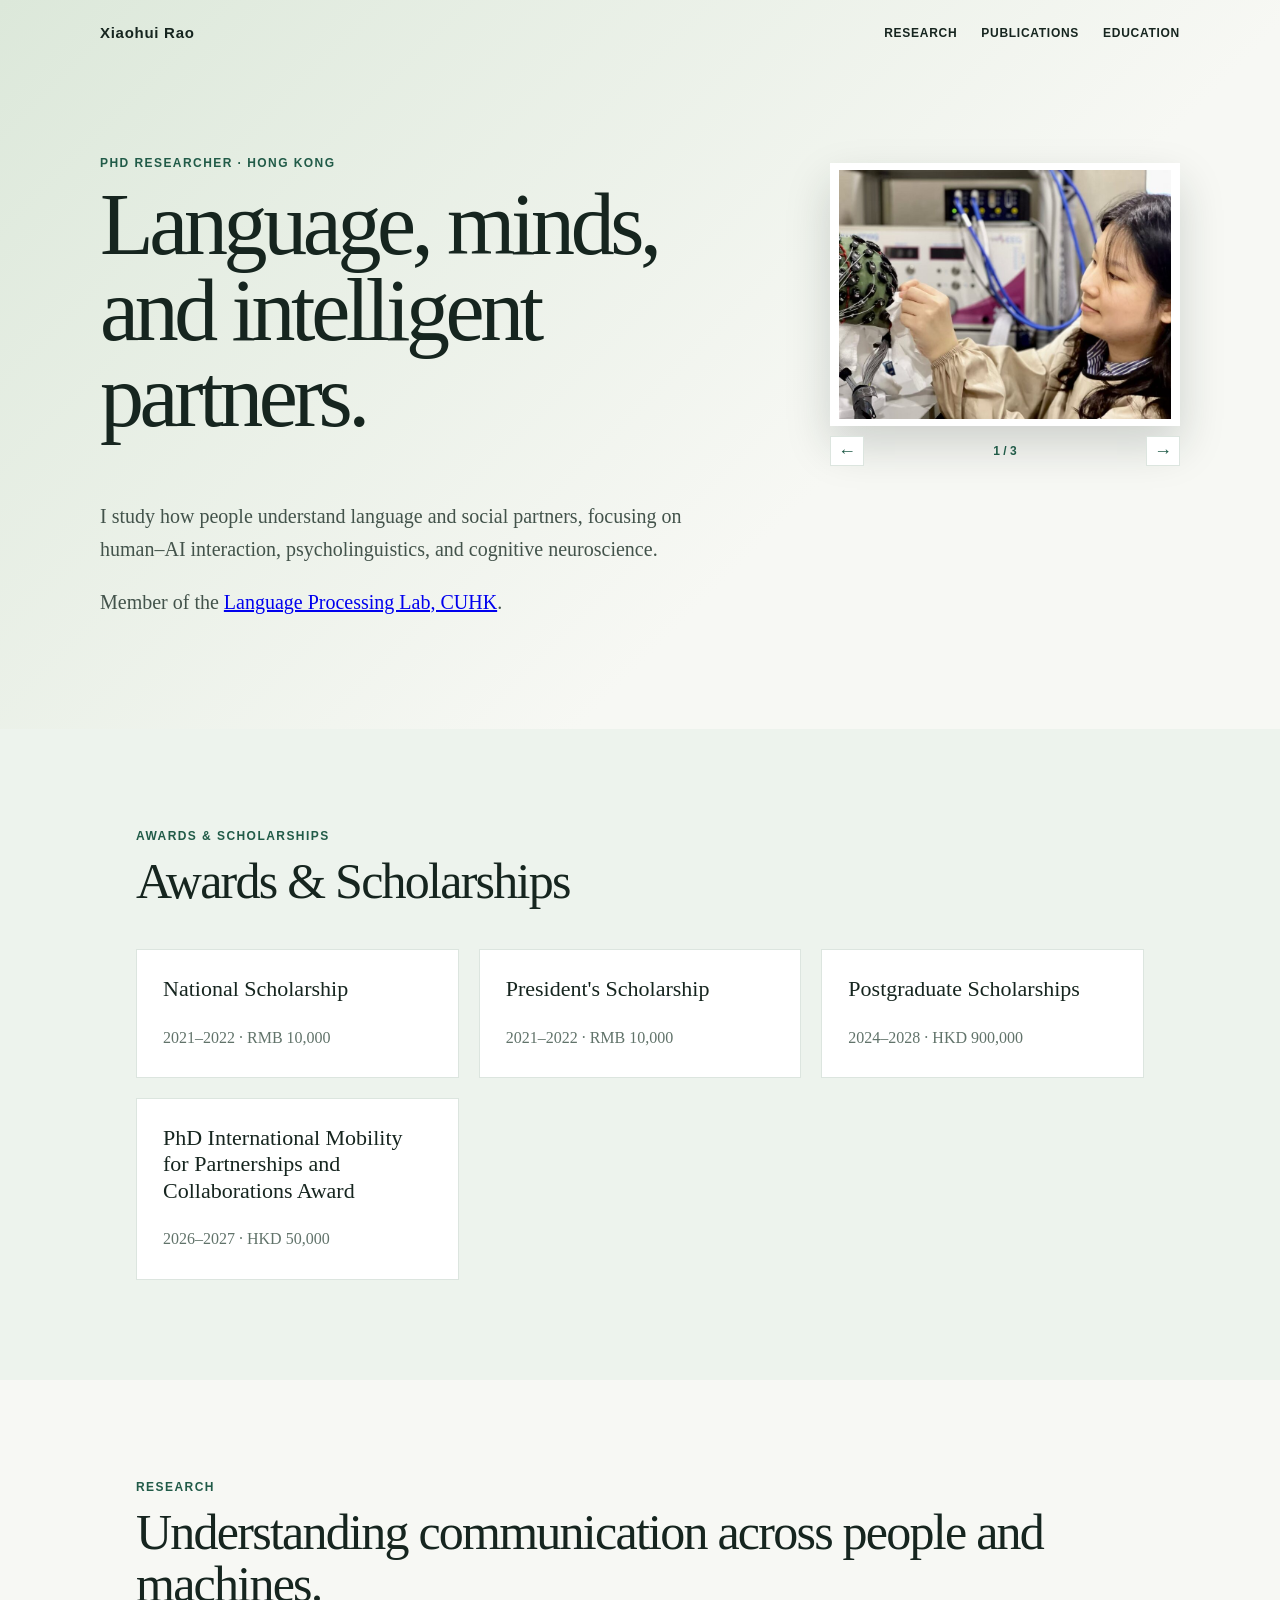
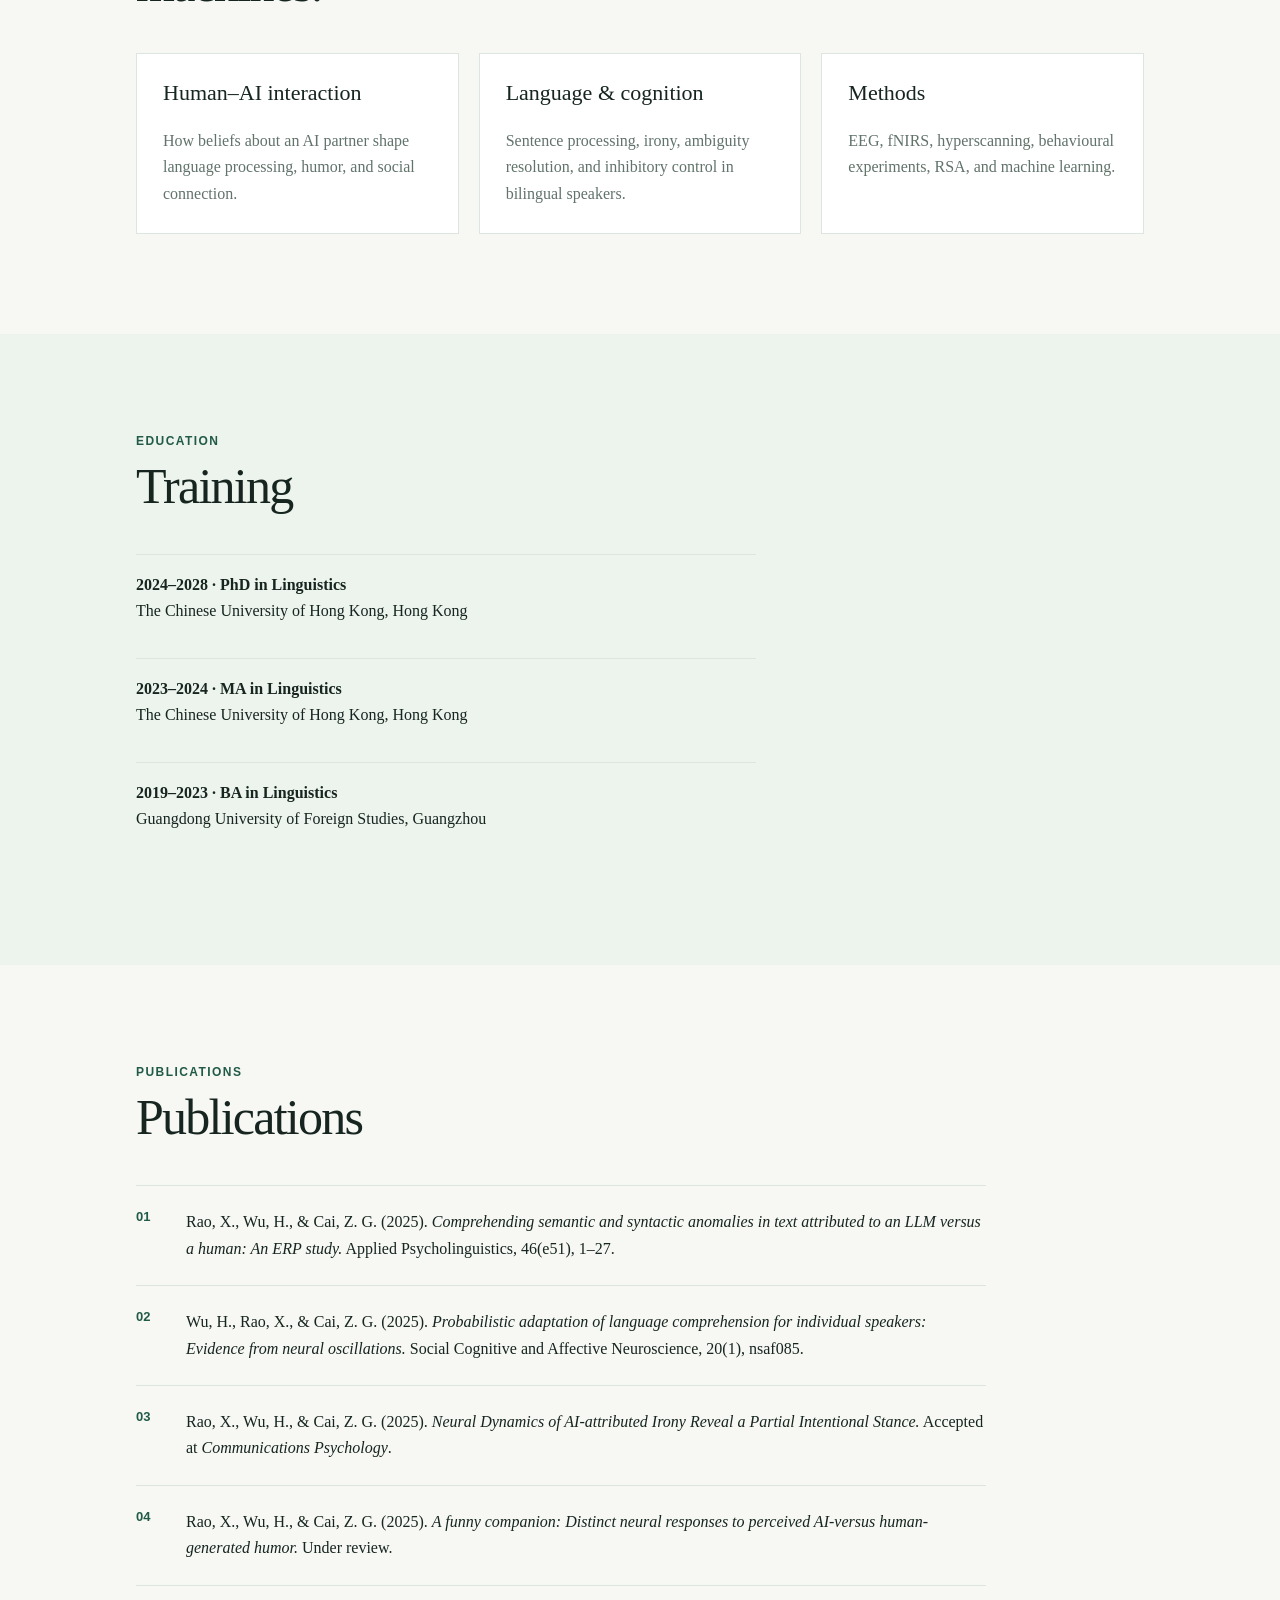
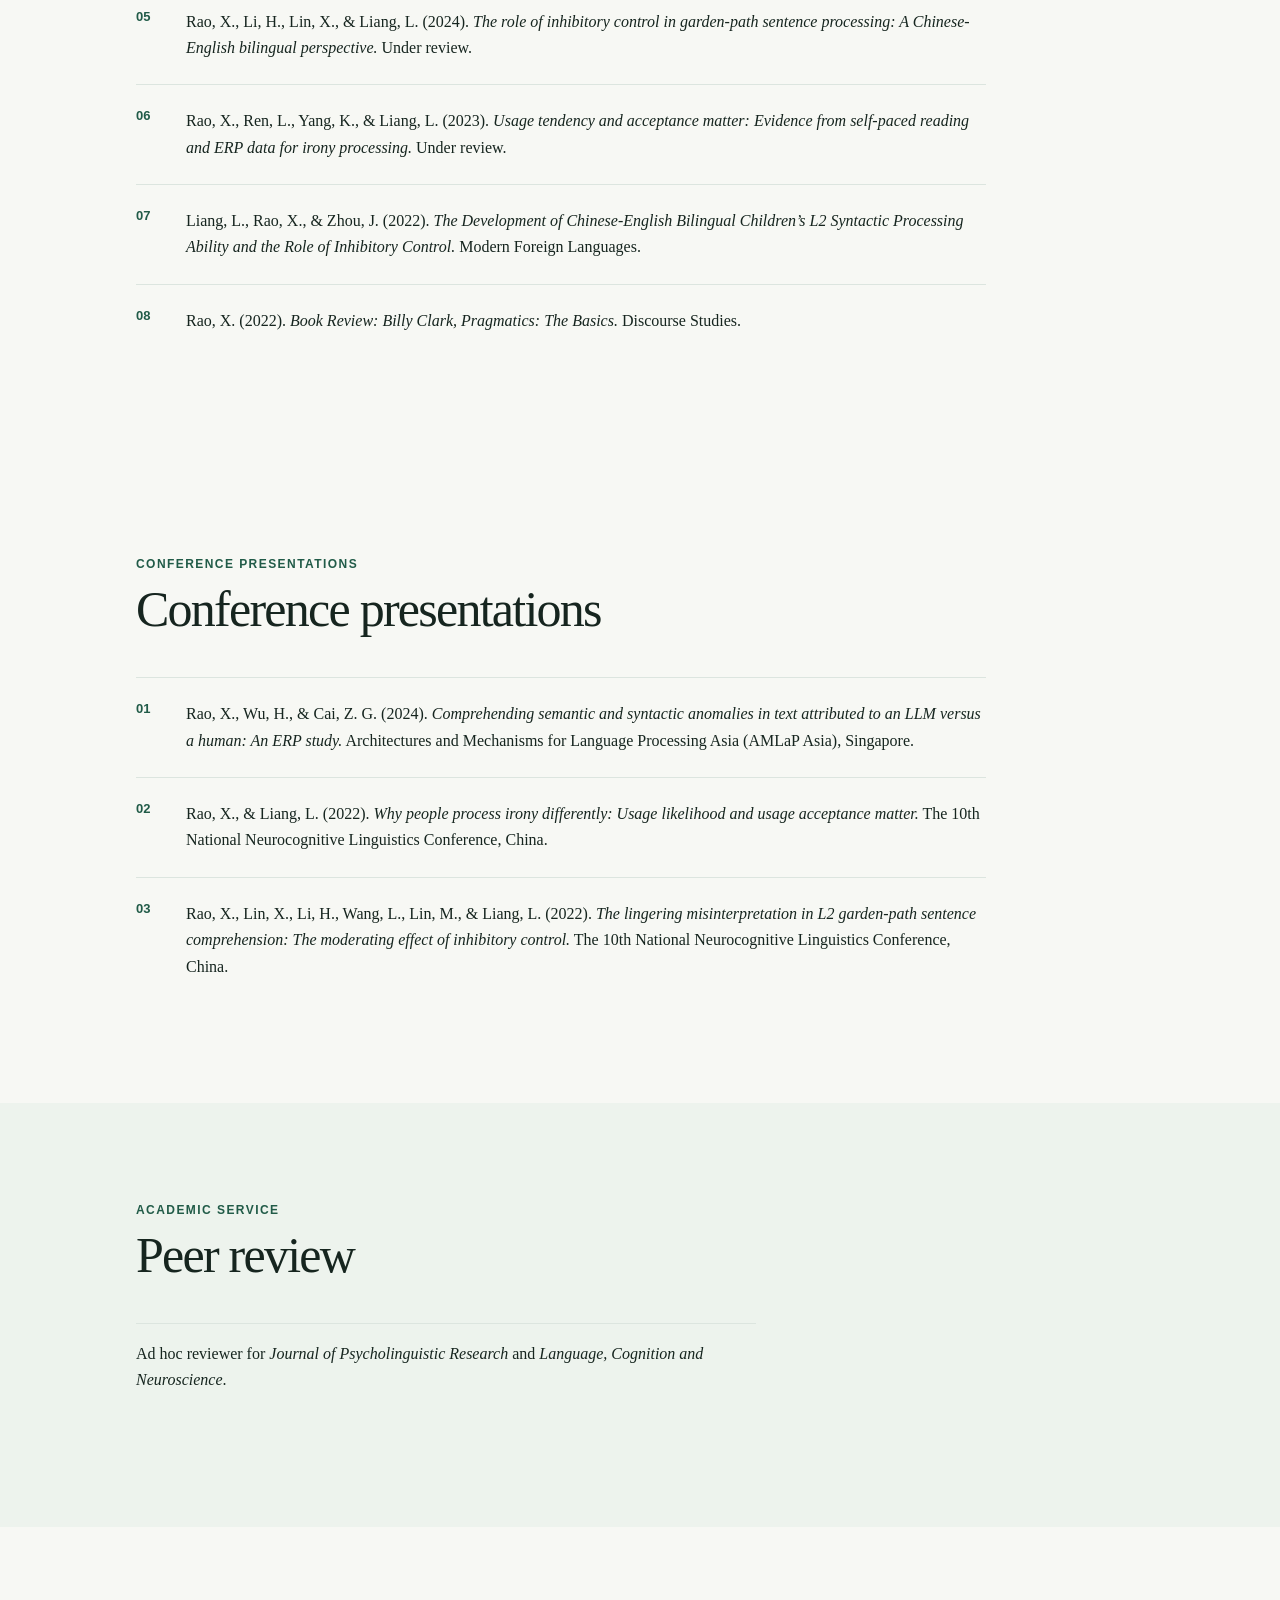
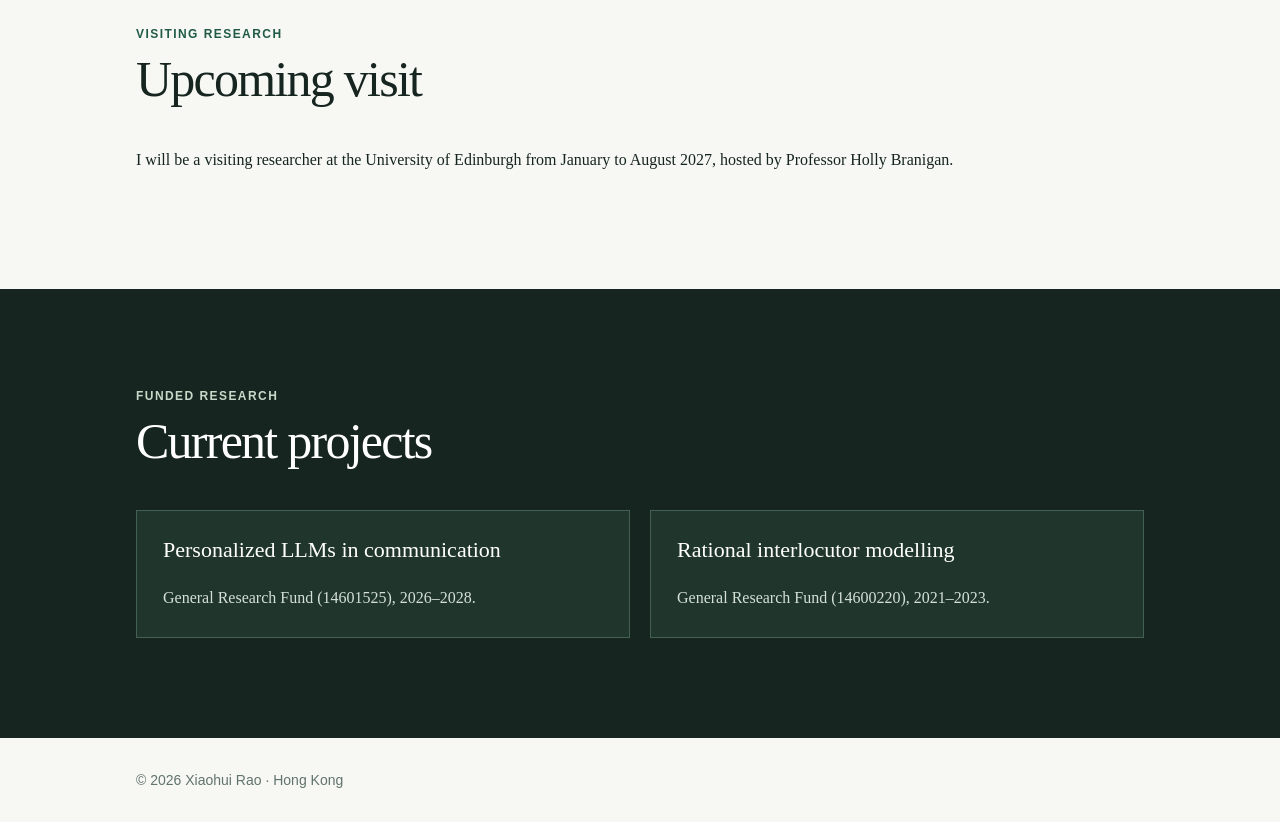
==== commit 10e2f7e1: "Update accepted Communications Psychology paper" ====
--- a/index.html
+++ b/index.html
@@ -1 +1 @@
-<!doctype html><html lang="en"><head><meta charset="utf-8"><meta name="viewport" content="width=device-width,initial-scale=1"><meta name="description" content="Xiaohui Rao is a PhD researcher in linguistics at The Chinese University of Hong Kong, studying psycholinguistics, neurolinguistics, and human–AI interaction."><meta name="robots" content="index, follow"><link rel="canonical" href="https://xiaohuirao01.github.io/Xiaohui-RAO/"><meta property="og:title" content="Xiaohui Rao | Psycholinguistics & Human–AI Interaction"><meta property="og:description" content="PhD researcher in linguistics at The Chinese University of Hong Kong."><meta property="og:type" content="website"><meta property="og:url" content="https://xiaohuirao01.github.io/Xiaohui-RAO/"><title>Xiaohui Rao | Psycholinguistics & Human–AI Interaction</title><link rel="stylesheet" href="styles.css"><script type="application/ld+json">{"@context":"https://schema.org","@type":"Person","name":"Xiaohui Rao","url":"https://xiaohuirao01.github.io/Xiaohui-RAO/","jobTitle":"PhD Researcher in Linguistics","affiliation":{"@type":"CollegeOrUniversity","name":"The Chinese University of Hong Kong"},"knowsAbout":["Psycholinguistics","Neurolinguistics","Human–AI interaction","EEG","fNIRS"],"sameAs":["https://cuhklpl.github.io/"]}</script></head><body><header><nav><strong>Xiaohui Rao</strong><a href="#research">Research</a><a href="#publications">Publications</a><a href="#education">Education</a></nav><div class="hero"><p class="tag">PhD Researcher · Hong Kong</p><h1>Language, minds,<br>and intelligent partners.</h1><p>I study how people understand language and social partners, focusing on human–AI interaction, psycholinguistics, and cognitive neuroscience.</p><p class="lab">Member of the <a href="https://cuhklpl.github.io/">Language Processing Lab, CUHK</a>.</p><div class="photo-carousel" aria-label="Research and academic photo gallery"><img class="carousel-image is-active" src="assets/profile.jpg" alt="Xiaohui Rao preparing an EEG cap in the laboratory"><img class="carousel-image" src="assets/graduation.jpg" alt="Xiaohui Rao in graduation gown at the Bilingual Cognition and Development Lab"><img class="carousel-image" src="assets/presentation.jpg" alt="Xiaohui Rao delivering a research presentation"><div class="carousel-controls"><button type="button" class="carousel-button carousel-prev" aria-label="Previous photo">←</button><span class="carousel-status" aria-live="polite">1 / 3</span><button type="button" class="carousel-button carousel-next" aria-label="Next photo">→</button></div></div></div></header><main><section class="pale" id="awards"><p class="tag">Awards &amp; Scholarships</p><h2>Awards &amp; Scholarships</h2><div class="cards"><article><h3>National Scholarship</h3><p>2021–2022 · RMB 10,000</p></article><article><h3>President's Scholarship</h3><p>2021–2022 · RMB 10,000</p></article><article><h3>Postgraduate Scholarships</h3><p>2024–2028 · HKD 900,000</p></article><article><h3>PhD International Mobility for Partnerships and Collaborations Award</h3><p>2026–2027 · HKD 50,000</p></article></div></section><section id="research"><p class="tag">Research</p><h2>Understanding communication across people and machines.</h2><div class="cards"><article><h3>Human–AI interaction</h3><p>How beliefs about an AI partner shape language processing, humor, and social connection.</p></article><article><h3>Language & cognition</h3><p>Sentence processing, irony, ambiguity resolution, and inhibitory control in bilingual speakers.</p></article><article><h3>Methods</h3><p>EEG, fNIRS, hyperscanning, behavioural experiments, RSA, and machine learning.</p></article></div></section><section id="education" class="pale"><p class="tag">Education</p><h2>Training</h2><p><b>2024–2028 · PhD in Linguistics</b><br>The Chinese University of Hong Kong, Hong Kong</p><p><b>2023–2024 · MA in Linguistics</b><br>The Chinese University of Hong Kong, Hong Kong</p><p><b>2019–2023 · BA in Linguistics</b><br>Guangdong University of Foreign Studies, Guangzhou</p></section><section id="publications"><p class="tag">Publications</p><h2>Publications</h2><ol><li>Rao, X., Wu, H., & Cai, Z. G. (2025). <i>Comprehending semantic and syntactic anomalies in text attributed to an LLM versus a human: An ERP study.</i> Applied Psycholinguistics, 46(e51), 1–27.</li><li>Wu, H., Rao, X., & Cai, Z. G. (2025). <i>Probabilistic adaptation of language comprehension for individual speakers: Evidence from neural oscillations.</i> Social Cognitive and Affective Neuroscience, 20(1), nsaf085.</li><li>Rao, X., Wu, H., & Cai, Z. G. (2025). <i>When AI companions become witty: Can human brain recognize AI-generated irony?</i> Under review.</li><li>Rao, X., Wu, H., & Cai, Z. G. (2025). <i>A funny companion: Distinct neural responses to perceived AI-versus human-generated humor.</i> Under review.</li><li>Rao, X., Li, H., Lin, X., & Liang, L. (2024). <i>The role of inhibitory control in garden-path sentence processing: A Chinese-English bilingual perspective.</i> Under review.</li><li>Rao, X., Ren, L., Yang, K., & Liang, L. (2023). <i>Usage tendency and acceptance matter: Evidence from self-paced reading and ERP data for irony processing.</i> Under review.</li><li>Liang, L., Rao, X., & Zhou, J. (2022). <i>The Development of Chinese-English Bilingual Children’s L2 Syntactic Processing Ability and the Role of Inhibitory Control.</i> Modern Foreign Languages.</li><li>Rao, X. (2022). <i>Book Review: Billy Clark, Pragmatics: The Basics.</i> Discourse Studies.</li></ol></section><section id="talks"><p class="tag">Conference presentations</p><h2>Conference presentations</h2><ol><li>Rao, X., Wu, H., &amp; Cai, Z. G. (2024). <i>Comprehending semantic and syntactic anomalies in text attributed to an LLM versus a human: An ERP study.</i> Architectures and Mechanisms for Language Processing Asia (AMLaP Asia), Singapore.</li><li>Rao, X., &amp; Liang, L. (2022). <i>Why people process irony differently: Usage likelihood and usage acceptance matter.</i> The 10th National Neurocognitive Linguistics Conference, China.</li><li>Rao, X., Lin, X., Li, H., Wang, L., Lin, M., &amp; Liang, L. (2022). <i>The lingering misinterpretation in L2 garden-path sentence comprehension: The moderating effect of inhibitory control.</i> The 10th National Neurocognitive Linguistics Conference, China.</li></ol></section><section class="pale"><p class="tag">Academic service</p><h2>Peer review</h2><p>Ad hoc reviewer for <i>Journal of Psycholinguistic Research</i> and <i>Language, Cognition and Neuroscience</i>.</p></section><section><p class="tag">Visiting research</p><h2>Upcoming visit</h2><p>I will be a visiting researcher at the University of Edinburgh from January to August 2027, hosted by Professor Holly Branigan.</p></section><section class="dark"><p class="tag">Funded research</p><h2>Current projects</h2><div class="cards two"><article><h3>Personalized LLMs in communication</h3><p>General Research Fund (14601525), 2026–2028.</p></article><article><h3>Rational interlocutor modelling</h3><p>General Research Fund (14600220), 2021–2023.</p></article></div></section></main><footer>© <span id="year"></span> Xiaohui Rao · Hong Kong</footer><script>document.getElementById("year").textContent=new Date().getFullYear();const carousel=document.querySelector(".photo-carousel");if(carousel){const images=[...carousel.querySelectorAll(".carousel-image")],status=carousel.querySelector(".carousel-status");let active=0;const show=next=>{active=(next+images.length)%images.length;images.forEach((image,index)=>image.classList.toggle("is-active",index===active));status.textContent=`${active+1} / ${images.length}`};carousel.querySelector(".carousel-prev").addEventListener("click",()=>show(active-1));carousel.querySelector(".carousel-next").addEventListener("click",()=>show(active+1))}</script></body></html>+<!doctype html><html lang="en"><head><meta charset="utf-8"><meta name="viewport" content="width=device-width,initial-scale=1"><meta name="description" content="Xiaohui Rao is a PhD researcher in linguistics at The Chinese University of Hong Kong, studying psycholinguistics, neurolinguistics, and human–AI interaction."><meta name="robots" content="index, follow"><link rel="canonical" href="https://xiaohuirao01.github.io/Xiaohui-RAO/"><meta property="og:title" content="Xiaohui Rao | Psycholinguistics & Human–AI Interaction"><meta property="og:description" content="PhD researcher in linguistics at The Chinese University of Hong Kong."><meta property="og:type" content="website"><meta property="og:url" content="https://xiaohuirao01.github.io/Xiaohui-RAO/"><title>Xiaohui Rao | Psycholinguistics & Human–AI Interaction</title><link rel="stylesheet" href="styles.css"><script type="application/ld+json">{"@context":"https://schema.org","@type":"Person","name":"Xiaohui Rao","url":"https://xiaohuirao01.github.io/Xiaohui-RAO/","jobTitle":"PhD Researcher in Linguistics","affiliation":{"@type":"CollegeOrUniversity","name":"The Chinese University of Hong Kong"},"knowsAbout":["Psycholinguistics","Neurolinguistics","Human–AI interaction","EEG","fNIRS"],"sameAs":["https://cuhklpl.github.io/"]}</script></head><body><header><nav><strong>Xiaohui Rao</strong><a href="#research">Research</a><a href="#publications">Publications</a><a href="#education">Education</a></nav><div class="hero"><p class="tag">PhD Researcher · Hong Kong</p><h1>Language, minds,<br>and intelligent partners.</h1><p>I study how people understand language and social partners, focusing on human–AI interaction, psycholinguistics, and cognitive neuroscience.</p><p class="lab">Member of the <a href="https://cuhklpl.github.io/">Language Processing Lab, CUHK</a>.</p><div class="photo-carousel" aria-label="Research and academic photo gallery"><img class="carousel-image is-active" src="assets/profile.jpg" alt="Xiaohui Rao preparing an EEG cap in the laboratory"><img class="carousel-image" src="assets/graduation.jpg" alt="Xiaohui Rao in graduation gown at the Bilingual Cognition and Development Lab"><img class="carousel-image" src="assets/presentation.jpg" alt="Xiaohui Rao delivering a research presentation"><div class="carousel-controls"><button type="button" class="carousel-button carousel-prev" aria-label="Previous photo">←</button><span class="carousel-status" aria-live="polite">1 / 3</span><button type="button" class="carousel-button carousel-next" aria-label="Next photo">→</button></div></div></div></header><main><section class="pale" id="awards"><p class="tag">Awards &amp; Scholarships</p><h2>Awards &amp; Scholarships</h2><div class="cards"><article><h3>National Scholarship</h3><p>2021–2022 · RMB 10,000</p></article><article><h3>President's Scholarship</h3><p>2021–2022 · RMB 10,000</p></article><article><h3>Postgraduate Scholarships</h3><p>2024–2028 · HKD 900,000</p></article><article><h3>PhD International Mobility for Partnerships and Collaborations Award</h3><p>2026–2027 · HKD 50,000</p></article></div></section><section id="research"><p class="tag">Research</p><h2>Understanding communication across people and machines.</h2><div class="cards"><article><h3>Human–AI interaction</h3><p>How beliefs about an AI partner shape language processing, humor, and social connection.</p></article><article><h3>Language & cognition</h3><p>Sentence processing, irony, ambiguity resolution, and inhibitory control in bilingual speakers.</p></article><article><h3>Methods</h3><p>EEG, fNIRS, hyperscanning, behavioural experiments, RSA, and machine learning.</p></article></div></section><section id="education" class="pale"><p class="tag">Education</p><h2>Training</h2><p><b>2024–2028 · PhD in Linguistics</b><br>The Chinese University of Hong Kong, Hong Kong</p><p><b>2023–2024 · MA in Linguistics</b><br>The Chinese University of Hong Kong, Hong Kong</p><p><b>2019–2023 · BA in Linguistics</b><br>Guangdong University of Foreign Studies, Guangzhou</p></section><section id="publications"><p class="tag">Publications</p><h2>Publications</h2><ol><li>Rao, X., Wu, H., & Cai, Z. G. (2025). <i>Comprehending semantic and syntactic anomalies in text attributed to an LLM versus a human: An ERP study.</i> Applied Psycholinguistics, 46(e51), 1–27.</li><li>Wu, H., Rao, X., & Cai, Z. G. (2025). <i>Probabilistic adaptation of language comprehension for individual speakers: Evidence from neural oscillations.</i> Social Cognitive and Affective Neuroscience, 20(1), nsaf085.</li><li>Rao, X., Wu, H., & Cai, Z. G. (2025). <i>Neural Dynamics of AI-attributed Irony Reveal a Partial Intentional Stance.</i> Accepted at <i>Communications Psychology</i>.</li><li>Rao, X., Wu, H., & Cai, Z. G. (2025). <i>A funny companion: Distinct neural responses to perceived AI-versus human-generated humor.</i> Under review.</li><li>Rao, X., Li, H., Lin, X., & Liang, L. (2024). <i>The role of inhibitory control in garden-path sentence processing: A Chinese-English bilingual perspective.</i> Under review.</li><li>Rao, X., Ren, L., Yang, K., & Liang, L. (2023). <i>Usage tendency and acceptance matter: Evidence from self-paced reading and ERP data for irony processing.</i> Under review.</li><li>Liang, L., Rao, X., & Zhou, J. (2022). <i>The Development of Chinese-English Bilingual Children’s L2 Syntactic Processing Ability and the Role of Inhibitory Control.</i> Modern Foreign Languages.</li><li>Rao, X. (2022). <i>Book Review: Billy Clark, Pragmatics: The Basics.</i> Discourse Studies.</li></ol></section><section id="talks"><p class="tag">Conference presentations</p><h2>Conference presentations</h2><ol><li>Rao, X., Wu, H., &amp; Cai, Z. G. (2024). <i>Comprehending semantic and syntactic anomalies in text attributed to an LLM versus a human: An ERP study.</i> Architectures and Mechanisms for Language Processing Asia (AMLaP Asia), Singapore.</li><li>Rao, X., &amp; Liang, L. (2022). <i>Why people process irony differently: Usage likelihood and usage acceptance matter.</i> The 10th National Neurocognitive Linguistics Conference, China.</li><li>Rao, X., Lin, X., Li, H., Wang, L., Lin, M., &amp; Liang, L. (2022). <i>The lingering misinterpretation in L2 garden-path sentence comprehension: The moderating effect of inhibitory control.</i> The 10th National Neurocognitive Linguistics Conference, China.</li></ol></section><section class="pale"><p class="tag">Academic service</p><h2>Peer review</h2><p>Ad hoc reviewer for <i>Journal of Psycholinguistic Research</i> and <i>Language, Cognition and Neuroscience</i>.</p></section><section><p class="tag">Visiting research</p><h2>Upcoming visit</h2><p>I will be a visiting researcher at the University of Edinburgh from January to August 2027, hosted by Professor Holly Branigan.</p></section><section class="dark"><p class="tag">Funded research</p><h2>Current projects</h2><div class="cards two"><article><h3>Personalized LLMs in communication</h3><p>General Research Fund (14601525), 2026–2028.</p></article><article><h3>Rational interlocutor modelling</h3><p>General Research Fund (14600220), 2021–2023.</p></article></div></section></main><footer>© <span id="year"></span> Xiaohui Rao · Hong Kong</footer><script>document.getElementById("year").textContent=new Date().getFullYear();const carousel=document.querySelector(".photo-carousel");if(carousel){const images=[...carousel.querySelectorAll(".carousel-image")],status=carousel.querySelector(".carousel-status");let active=0;const show=next=>{active=(next+images.length)%images.length;images.forEach((image,index)=>image.classList.toggle("is-active",index===active));status.textContent=`${active+1} / ${images.length}`};carousel.querySelector(".carousel-prev").addEventListener("click",()=>show(active-1));carousel.querySelector(".carousel-next").addEventListener("click",()=>show(active+1))}</script></body></html>
--- a/styles.css
+++ b/styles.css
@@ -1 +1 @@
-:root{--ink:#16251f;--muted:#61736a;--line:#dce5df;--paper:#f7f8f4;--accent:#215b48}*{box-sizing:border-box}html{scroll-behavior:smooth}body{margin:0;background:var(--paper);color:var(--ink);font:16px/1.65 Georgia,serif}header{min-height:590px;padding:24px 36px 90px;background:linear-gradient(135deg,#dce8da,#f7f8f4 65%)}nav,.hero,section,footer{max-width:1080px;margin:auto}nav{display:flex;gap:24px;align-items:center;font:600 12px Arial,sans-serif;letter-spacing:.06em;text-transform:uppercase}nav a{color:var(--ink);text-decoration:none}nav strong{margin-right:auto;font-size:15px;text-transform:none}.hero{position:relative;padding-top:115px;padding-right:390px}.profile-photo{position:absolute;right:0;top:122px;width:350px;height:auto;margin:0;border:7px solid rgba(255,255,255,.58);box-shadow:0 20px 42px rgba(22,37,31,.18)}.tag{margin:0 0 12px;color:var(--accent);font:700 12px Arial,sans-serif;letter-spacing:.12em;text-transform:uppercase}h1,h2,h3,p{margin-top:0}h1{max-width:800px;font-size:clamp(48px,7vw,88px);line-height:.98;font-weight:500;letter-spacing:-.05em}.hero>p:not(.tag){max-width:590px;font-size:20px;color:#43534b}section{padding:100px 36px}h2{font-size:clamp(32px,4vw,50px);line-height:1.05;font-weight:500;letter-spacing:-.035em}.cards{display:grid;grid-template-columns:repeat(3,1fr);gap:20px;margin-top:42px}.cards article{padding:26px;background:#fff;border:1px solid var(--line)}article h3{font-size:22px;line-height:1.2;font-weight:500}article p{margin-bottom:0;color:var(--muted)}.pale,.dark{max-width:none;padding-left:max(36px,calc((100% - 1080px)/2 + 36px));padding-right:max(36px,calc((100% - 1080px)/2 + 36px))}.pale{background:#edf3ed}.pale>p:not(.tag){max-width:620px;padding:17px 0;border-top:1px solid var(--line)}ol{max-width:850px;margin:35px 0 0;padding:0;list-style:none;counter-reset:item}li{position:relative;padding:23px 0 23px 50px;border-top:1px solid var(--line)}li:before{position:absolute;left:0;color:var(--accent);font:700 13px Arial,sans-serif;counter-increment:item;content:"0" counter(item)}.dark{background:var(--ink);color:#fff}.dark .tag{color:#c8d8c9}.dark article{background:#20362d;border-color:#426053}.dark article p{color:#d4e0d6}.two{grid-template-columns:repeat(2,1fr)}footer{padding:34px 36px;color:var(--muted);font:14px Arial,sans-serif}@media(max-width:720px){.hero{padding-right:0}.profile-photo{position:static;width:100%;height:auto;margin-top:28px;border-width:5px}header{padding:20px 22px 70px;min-height:540px}nav{gap:13px;font-size:10px}.hero{padding-top:105px}section{padding:70px 22px}.cards,.two{grid-template-columns:1fr}.pale,.dark{padding-left:22px;padding-right:22px}footer{padding:28px 22px}}+:root{--ink:#16251f;--muted:#61736a;--line:#dce5df;--paper:#f7f8f4;--accent:#215b48}*{box-sizing:border-box}html{scroll-behavior:smooth}body{margin:0;background:var(--paper);color:var(--ink);font:16px/1.65 Georgia,serif}header{min-height:590px;padding:24px 36px 90px;background:linear-gradient(135deg,#dce8da,#f7f8f4 65%)}nav,.hero,section,footer{max-width:1080px;margin:auto}nav{display:flex;gap:24px;align-items:center;font:600 12px Arial,sans-serif;letter-spacing:.06em;text-transform:uppercase}nav a{color:var(--ink);text-decoration:none}nav strong{margin-right:auto;font-size:15px;text-transform:none}.hero{position:relative;padding-top:115px;padding-right:390px}.photo-carousel{position:absolute;right:0;top:122px;width:350px}.carousel-image{display:none;width:100%;height:263px;object-fit:contain;background:#fff;border:7px solid rgba(255,255,255,.58);box-shadow:0 20px 42px rgba(22,37,31,.18)}.carousel-image.is-active{display:block}.carousel-controls{display:flex;align-items:center;justify-content:space-between;margin-top:10px;color:var(--accent);font:600 12px Arial,sans-serif}.carousel-button{width:34px;height:30px;border:1px solid var(--line);background:#fff;color:var(--accent);font-size:18px;line-height:1;cursor:pointer}.carousel-button:hover{background:#edf3ed}.tag{margin:0 0 12px;color:var(--accent);font:700 12px Arial,sans-serif;letter-spacing:.12em;text-transform:uppercase}h1,h2,h3,p{margin-top:0}h1{max-width:800px;font-size:clamp(48px,7vw,88px);line-height:.98;font-weight:500;letter-spacing:-.05em}.hero>p:not(.tag){max-width:590px;font-size:20px;color:#43534b}section{padding:100px 36px}h2{font-size:clamp(32px,4vw,50px);line-height:1.05;font-weight:500;letter-spacing:-.035em}.cards{display:grid;grid-template-columns:repeat(3,1fr);gap:20px;margin-top:42px}.cards article{padding:26px;background:#fff;border:1px solid var(--line)}article h3{font-size:22px;line-height:1.2;font-weight:500}article p{margin-bottom:0;color:var(--muted)}.pale,.dark{max-width:none;padding-left:max(36px,calc((100% - 1080px)/2 + 36px));padding-right:max(36px,calc((100% - 1080px)/2 + 36px))}.pale{background:#edf3ed}.pale>p:not(.tag){max-width:620px;padding:17px 0;border-top:1px solid var(--line)}ol{max-width:850px;margin:35px 0 0;padding:0;list-style:none;counter-reset:item}li{position:relative;padding:23px 0 23px 50px;border-top:1px solid var(--line)}li:before{position:absolute;left:0;color:var(--accent);font:700 13px Arial,sans-serif;counter-increment:item;content:"0" counter(item)}.dark{background:var(--ink);color:#fff}.dark .tag{color:#c8d8c9}.dark article{background:#20362d;border-color:#426053}.dark article p{color:#d4e0d6}.two{grid-template-columns:repeat(2,1fr)}footer{padding:34px 36px;color:var(--muted);font:14px Arial,sans-serif}@media(max-width:720px){.hero{padding-right:0}.photo-carousel{position:static;width:100%;margin-top:28px}.carousel-image{height:auto;border-width:5px}header{padding:20px 22px 70px;min-height:540px}nav{gap:13px;font-size:10px}.hero{padding-top:105px}section{padding:70px 22px}.cards,.two{grid-template-columns:1fr}.pale,.dark{padding-left:22px;padding-right:22px}footer{padding:28px 22px}}
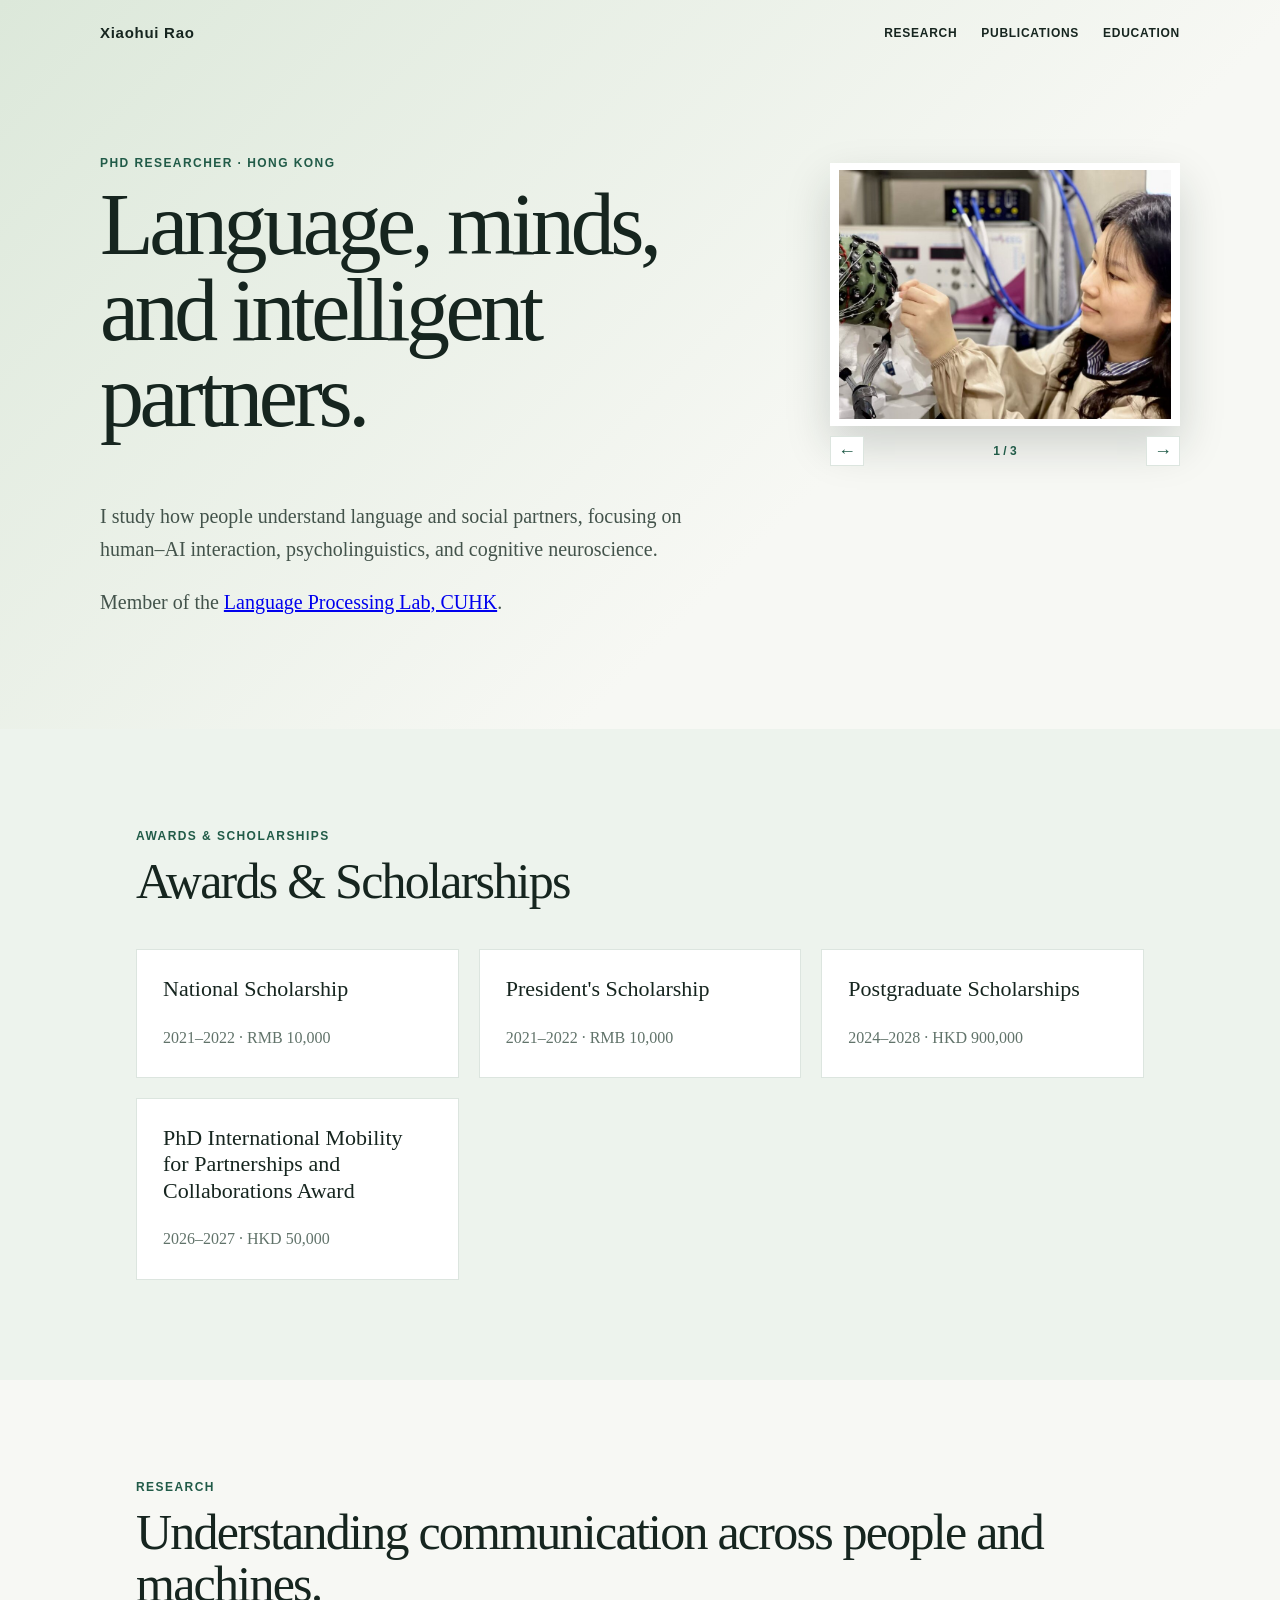
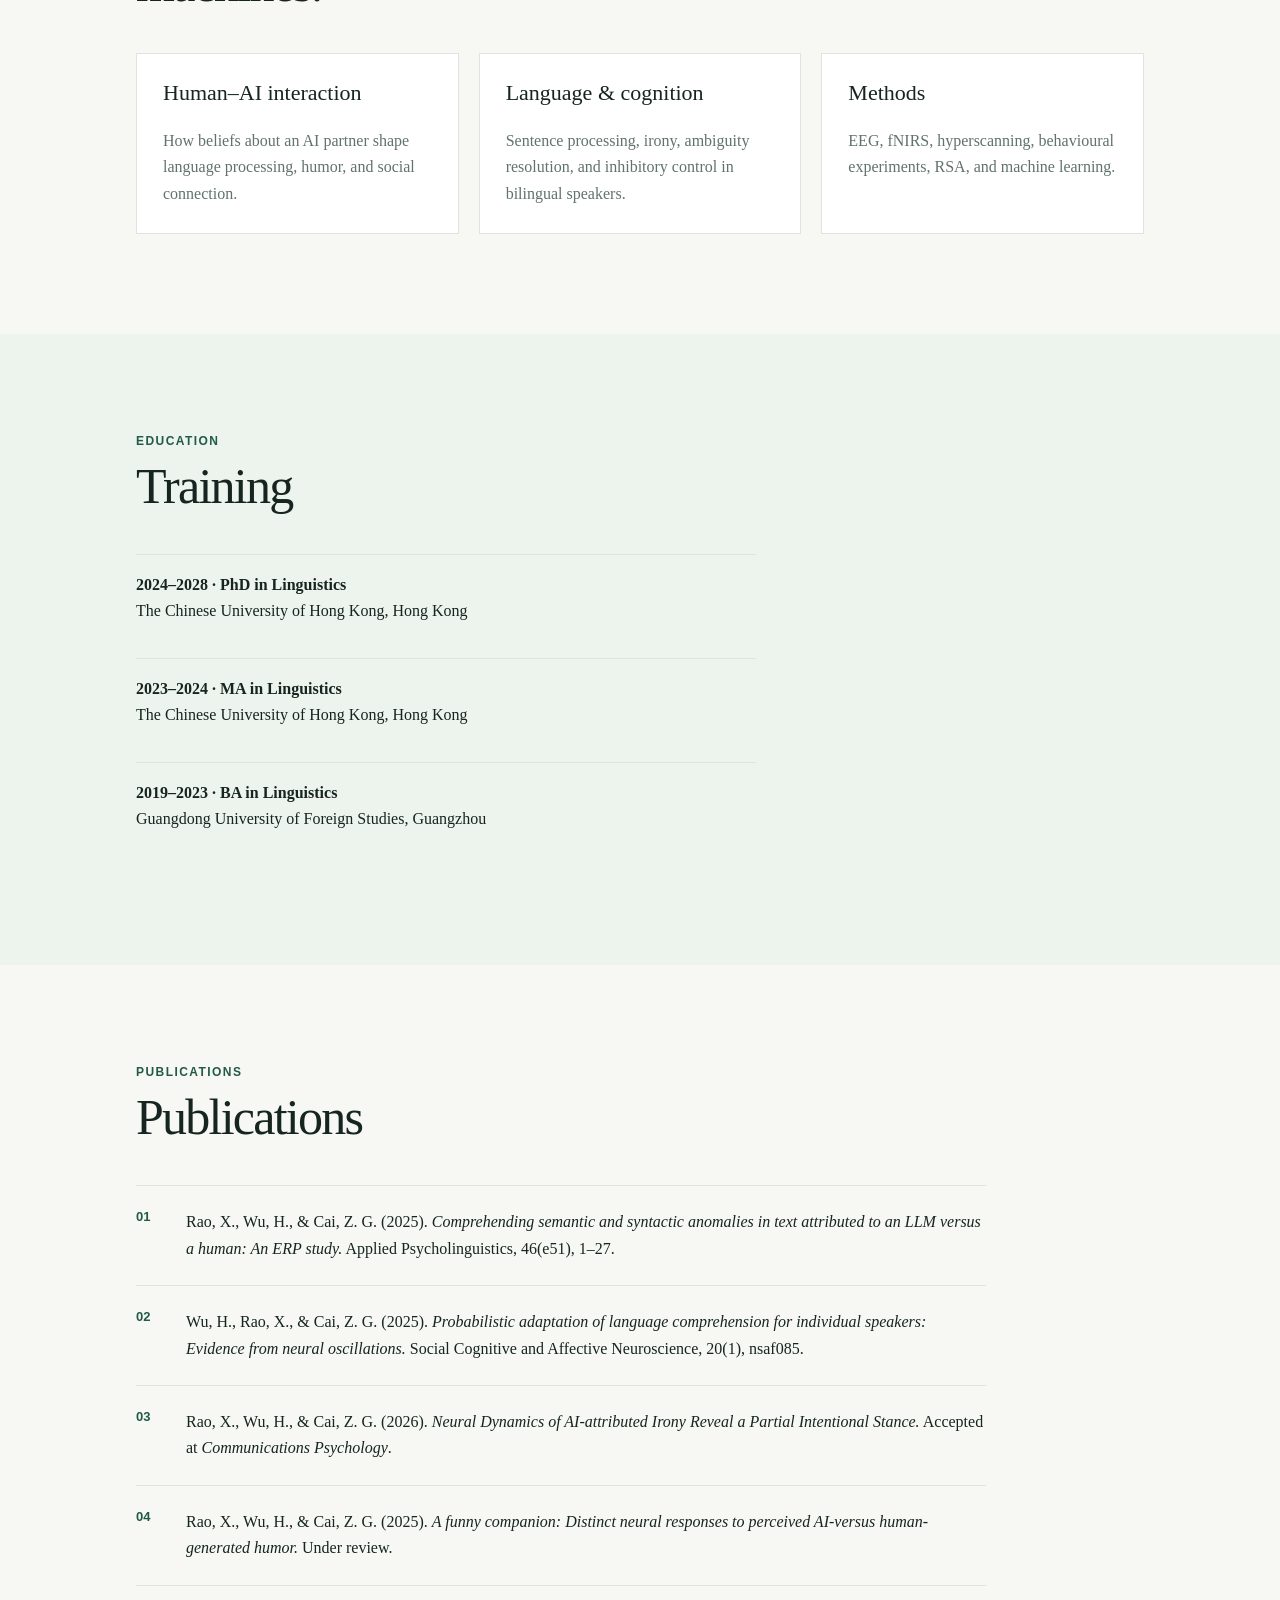
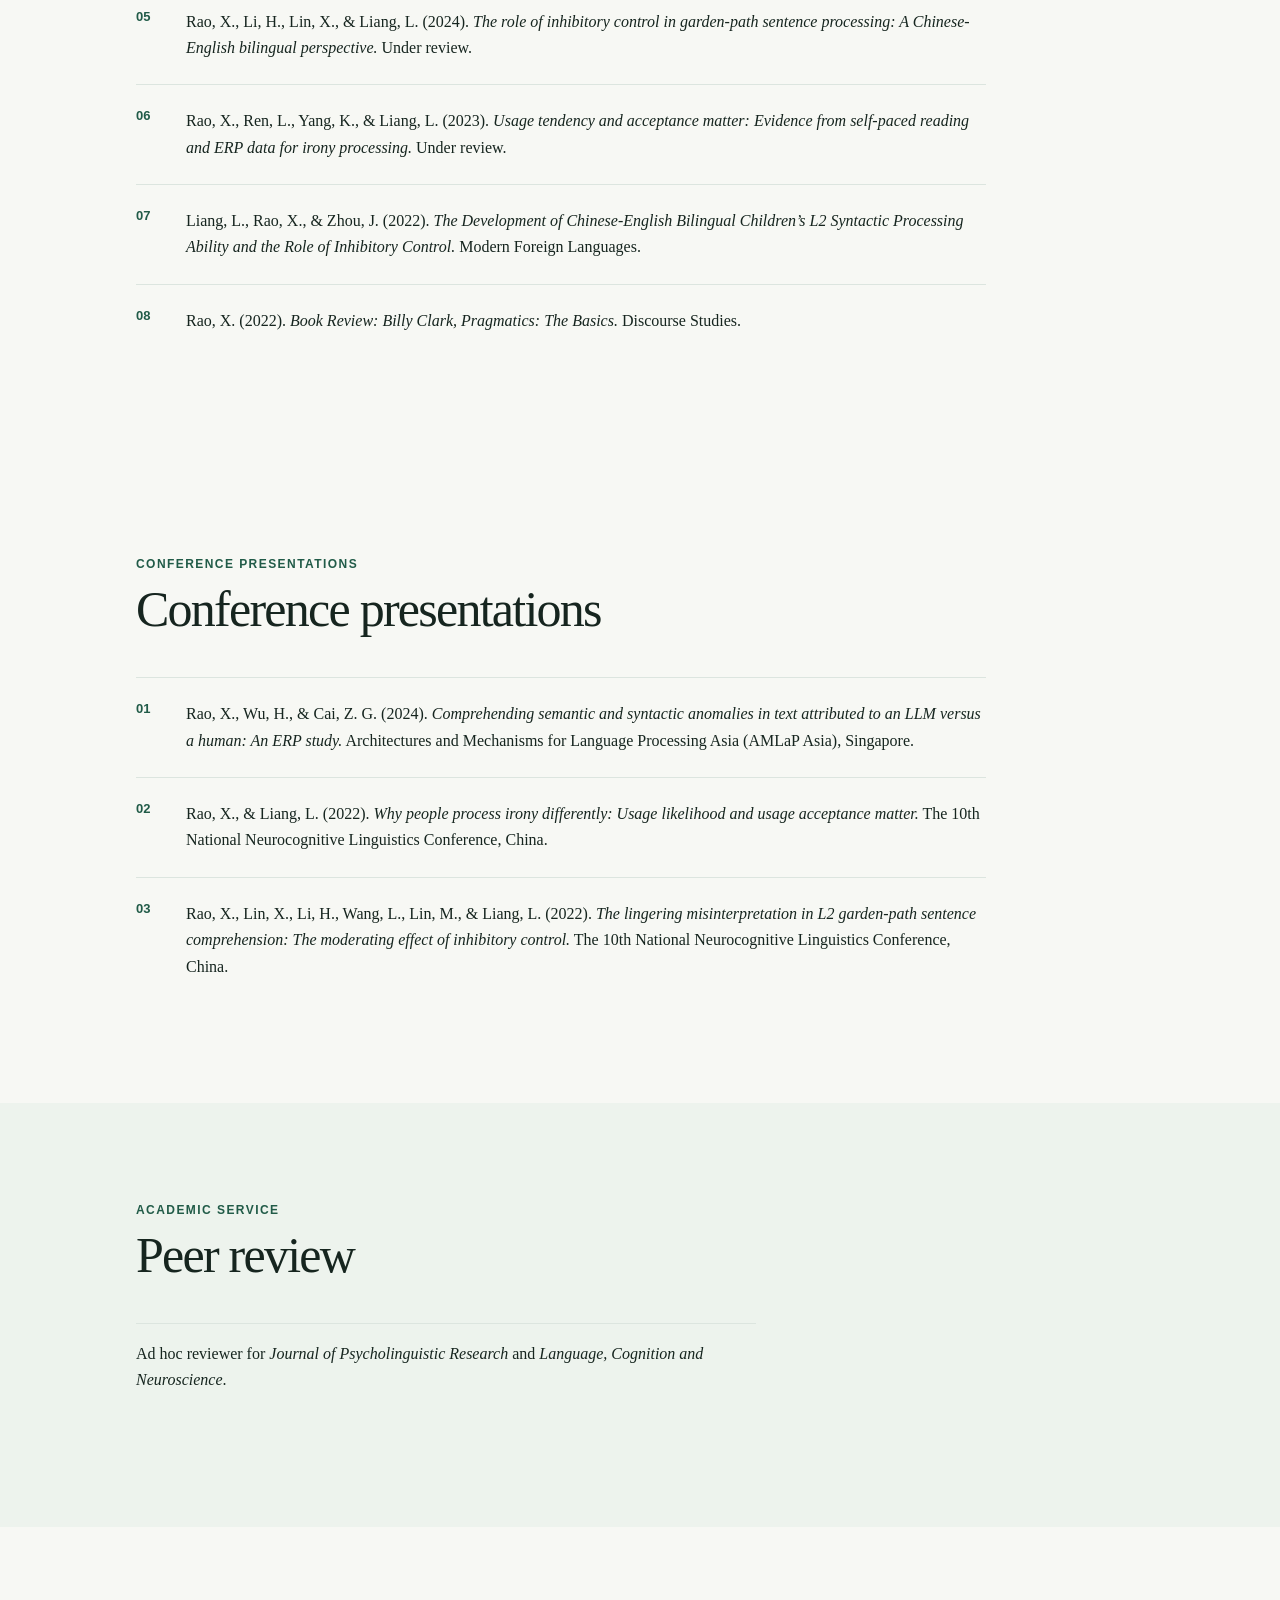
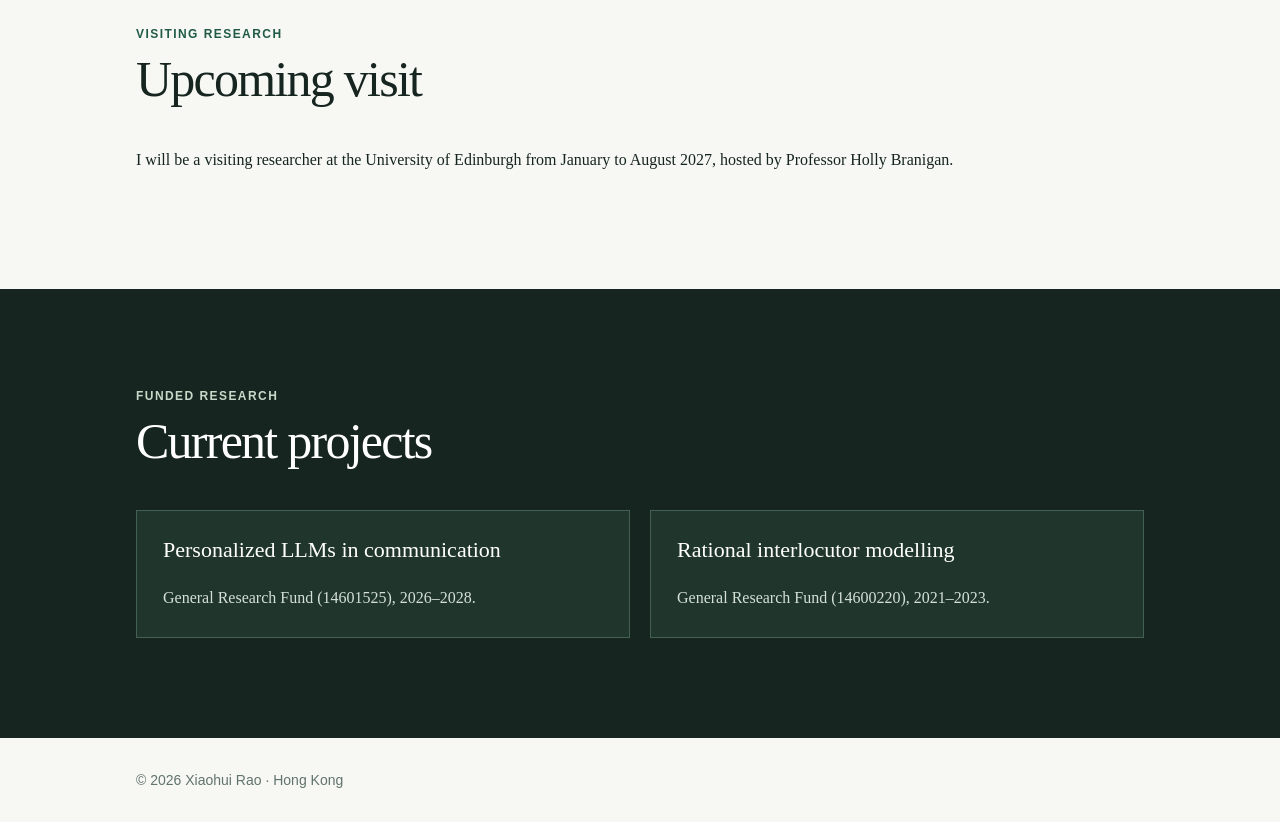
==== commit 6f312855: "Correct publication year to 2026" ====
--- a/index.html
+++ b/index.html
@@ -1 +1 @@
-<!doctype html><html lang="en"><head><meta charset="utf-8"><meta name="viewport" content="width=device-width,initial-scale=1"><meta name="description" content="Xiaohui Rao is a PhD researcher in linguistics at The Chinese University of Hong Kong, studying psycholinguistics, neurolinguistics, and human–AI interaction."><meta name="robots" content="index, follow"><link rel="canonical" href="https://xiaohuirao01.github.io/Xiaohui-RAO/"><meta property="og:title" content="Xiaohui Rao | Psycholinguistics & Human–AI Interaction"><meta property="og:description" content="PhD researcher in linguistics at The Chinese University of Hong Kong."><meta property="og:type" content="website"><meta property="og:url" content="https://xiaohuirao01.github.io/Xiaohui-RAO/"><title>Xiaohui Rao | Psycholinguistics & Human–AI Interaction</title><link rel="stylesheet" href="styles.css"><script type="application/ld+json">{"@context":"https://schema.org","@type":"Person","name":"Xiaohui Rao","url":"https://xiaohuirao01.github.io/Xiaohui-RAO/","jobTitle":"PhD Researcher in Linguistics","affiliation":{"@type":"CollegeOrUniversity","name":"The Chinese University of Hong Kong"},"knowsAbout":["Psycholinguistics","Neurolinguistics","Human–AI interaction","EEG","fNIRS"],"sameAs":["https://cuhklpl.github.io/"]}</script></head><body><header><nav><strong>Xiaohui Rao</strong><a href="#research">Research</a><a href="#publications">Publications</a><a href="#education">Education</a></nav><div class="hero"><p class="tag">PhD Researcher · Hong Kong</p><h1>Language, minds,<br>and intelligent partners.</h1><p>I study how people understand language and social partners, focusing on human–AI interaction, psycholinguistics, and cognitive neuroscience.</p><p class="lab">Member of the <a href="https://cuhklpl.github.io/">Language Processing Lab, CUHK</a>.</p><div class="photo-carousel" aria-label="Research and academic photo gallery"><img class="carousel-image is-active" src="assets/profile.jpg" alt="Xiaohui Rao preparing an EEG cap in the laboratory"><img class="carousel-image" src="assets/graduation.jpg" alt="Xiaohui Rao in graduation gown at the Bilingual Cognition and Development Lab"><img class="carousel-image" src="assets/presentation.jpg" alt="Xiaohui Rao delivering a research presentation"><div class="carousel-controls"><button type="button" class="carousel-button carousel-prev" aria-label="Previous photo">←</button><span class="carousel-status" aria-live="polite">1 / 3</span><button type="button" class="carousel-button carousel-next" aria-label="Next photo">→</button></div></div></div></header><main><section class="pale" id="awards"><p class="tag">Awards &amp; Scholarships</p><h2>Awards &amp; Scholarships</h2><div class="cards"><article><h3>National Scholarship</h3><p>2021–2022 · RMB 10,000</p></article><article><h3>President's Scholarship</h3><p>2021–2022 · RMB 10,000</p></article><article><h3>Postgraduate Scholarships</h3><p>2024–2028 · HKD 900,000</p></article><article><h3>PhD International Mobility for Partnerships and Collaborations Award</h3><p>2026–2027 · HKD 50,000</p></article></div></section><section id="research"><p class="tag">Research</p><h2>Understanding communication across people and machines.</h2><div class="cards"><article><h3>Human–AI interaction</h3><p>How beliefs about an AI partner shape language processing, humor, and social connection.</p></article><article><h3>Language & cognition</h3><p>Sentence processing, irony, ambiguity resolution, and inhibitory control in bilingual speakers.</p></article><article><h3>Methods</h3><p>EEG, fNIRS, hyperscanning, behavioural experiments, RSA, and machine learning.</p></article></div></section><section id="education" class="pale"><p class="tag">Education</p><h2>Training</h2><p><b>2024–2028 · PhD in Linguistics</b><br>The Chinese University of Hong Kong, Hong Kong</p><p><b>2023–2024 · MA in Linguistics</b><br>The Chinese University of Hong Kong, Hong Kong</p><p><b>2019–2023 · BA in Linguistics</b><br>Guangdong University of Foreign Studies, Guangzhou</p></section><section id="publications"><p class="tag">Publications</p><h2>Publications</h2><ol><li>Rao, X., Wu, H., & Cai, Z. G. (2025). <i>Comprehending semantic and syntactic anomalies in text attributed to an LLM versus a human: An ERP study.</i> Applied Psycholinguistics, 46(e51), 1–27.</li><li>Wu, H., Rao, X., & Cai, Z. G. (2025). <i>Probabilistic adaptation of language comprehension for individual speakers: Evidence from neural oscillations.</i> Social Cognitive and Affective Neuroscience, 20(1), nsaf085.</li><li>Rao, X., Wu, H., & Cai, Z. G. (2025). <i>Neural Dynamics of AI-attributed Irony Reveal a Partial Intentional Stance.</i> Accepted at <i>Communications Psychology</i>.</li><li>Rao, X., Wu, H., & Cai, Z. G. (2025). <i>A funny companion: Distinct neural responses to perceived AI-versus human-generated humor.</i> Under review.</li><li>Rao, X., Li, H., Lin, X., & Liang, L. (2024). <i>The role of inhibitory control in garden-path sentence processing: A Chinese-English bilingual perspective.</i> Under review.</li><li>Rao, X., Ren, L., Yang, K., & Liang, L. (2023). <i>Usage tendency and acceptance matter: Evidence from self-paced reading and ERP data for irony processing.</i> Under review.</li><li>Liang, L., Rao, X., & Zhou, J. (2022). <i>The Development of Chinese-English Bilingual Children’s L2 Syntactic Processing Ability and the Role of Inhibitory Control.</i> Modern Foreign Languages.</li><li>Rao, X. (2022). <i>Book Review: Billy Clark, Pragmatics: The Basics.</i> Discourse Studies.</li></ol></section><section id="talks"><p class="tag">Conference presentations</p><h2>Conference presentations</h2><ol><li>Rao, X., Wu, H., &amp; Cai, Z. G. (2024). <i>Comprehending semantic and syntactic anomalies in text attributed to an LLM versus a human: An ERP study.</i> Architectures and Mechanisms for Language Processing Asia (AMLaP Asia), Singapore.</li><li>Rao, X., &amp; Liang, L. (2022). <i>Why people process irony differently: Usage likelihood and usage acceptance matter.</i> The 10th National Neurocognitive Linguistics Conference, China.</li><li>Rao, X., Lin, X., Li, H., Wang, L., Lin, M., &amp; Liang, L. (2022). <i>The lingering misinterpretation in L2 garden-path sentence comprehension: The moderating effect of inhibitory control.</i> The 10th National Neurocognitive Linguistics Conference, China.</li></ol></section><section class="pale"><p class="tag">Academic service</p><h2>Peer review</h2><p>Ad hoc reviewer for <i>Journal of Psycholinguistic Research</i> and <i>Language, Cognition and Neuroscience</i>.</p></section><section><p class="tag">Visiting research</p><h2>Upcoming visit</h2><p>I will be a visiting researcher at the University of Edinburgh from January to August 2027, hosted by Professor Holly Branigan.</p></section><section class="dark"><p class="tag">Funded research</p><h2>Current projects</h2><div class="cards two"><article><h3>Personalized LLMs in communication</h3><p>General Research Fund (14601525), 2026–2028.</p></article><article><h3>Rational interlocutor modelling</h3><p>General Research Fund (14600220), 2021–2023.</p></article></div></section></main><footer>© <span id="year"></span> Xiaohui Rao · Hong Kong</footer><script>document.getElementById("year").textContent=new Date().getFullYear();const carousel=document.querySelector(".photo-carousel");if(carousel){const images=[...carousel.querySelectorAll(".carousel-image")],status=carousel.querySelector(".carousel-status");let active=0;const show=next=>{active=(next+images.length)%images.length;images.forEach((image,index)=>image.classList.toggle("is-active",index===active));status.textContent=`${active+1} / ${images.length}`};carousel.querySelector(".carousel-prev").addEventListener("click",()=>show(active-1));carousel.querySelector(".carousel-next").addEventListener("click",()=>show(active+1))}</script></body></html>+<!doctype html><html lang="en"><head><meta charset="utf-8"><meta name="viewport" content="width=device-width,initial-scale=1"><meta name="description" content="Xiaohui Rao is a PhD researcher in linguistics at The Chinese University of Hong Kong, studying psycholinguistics, neurolinguistics, and human–AI interaction."><meta name="robots" content="index, follow"><link rel="canonical" href="https://xiaohuirao01.github.io/Xiaohui-RAO/"><meta property="og:title" content="Xiaohui Rao | Psycholinguistics & Human–AI Interaction"><meta property="og:description" content="PhD researcher in linguistics at The Chinese University of Hong Kong."><meta property="og:type" content="website"><meta property="og:url" content="https://xiaohuirao01.github.io/Xiaohui-RAO/"><title>Xiaohui Rao | Psycholinguistics & Human–AI Interaction</title><link rel="stylesheet" href="styles.css"><script type="application/ld+json">{"@context":"https://schema.org","@type":"Person","name":"Xiaohui Rao","url":"https://xiaohuirao01.github.io/Xiaohui-RAO/","jobTitle":"PhD Researcher in Linguistics","affiliation":{"@type":"CollegeOrUniversity","name":"The Chinese University of Hong Kong"},"knowsAbout":["Psycholinguistics","Neurolinguistics","Human–AI interaction","EEG","fNIRS"],"sameAs":["https://cuhklpl.github.io/"]}</script></head><body><header><nav><strong>Xiaohui Rao</strong><a href="#research">Research</a><a href="#publications">Publications</a><a href="#education">Education</a></nav><div class="hero"><p class="tag">PhD Researcher · Hong Kong</p><h1>Language, minds,<br>and intelligent partners.</h1><p>I study how people understand language and social partners, focusing on human–AI interaction, psycholinguistics, and cognitive neuroscience.</p><p class="lab">Member of the <a href="https://cuhklpl.github.io/">Language Processing Lab, CUHK</a>.</p><div class="photo-carousel" aria-label="Research and academic photo gallery"><img class="carousel-image is-active" src="assets/profile.jpg" alt="Xiaohui Rao preparing an EEG cap in the laboratory"><img class="carousel-image" src="assets/graduation.jpg" alt="Xiaohui Rao in graduation gown at the Bilingual Cognition and Development Lab"><img class="carousel-image" src="assets/presentation.jpg" alt="Xiaohui Rao delivering a research presentation"><div class="carousel-controls"><button type="button" class="carousel-button carousel-prev" aria-label="Previous photo">←</button><span class="carousel-status" aria-live="polite">1 / 3</span><button type="button" class="carousel-button carousel-next" aria-label="Next photo">→</button></div></div></div></header><main><section class="pale" id="awards"><p class="tag">Awards &amp; Scholarships</p><h2>Awards &amp; Scholarships</h2><div class="cards"><article><h3>National Scholarship</h3><p>2021–2022 · RMB 10,000</p></article><article><h3>President's Scholarship</h3><p>2021–2022 · RMB 10,000</p></article><article><h3>Postgraduate Scholarships</h3><p>2024–2028 · HKD 900,000</p></article><article><h3>PhD International Mobility for Partnerships and Collaborations Award</h3><p>2026–2027 · HKD 50,000</p></article></div></section><section id="research"><p class="tag">Research</p><h2>Understanding communication across people and machines.</h2><div class="cards"><article><h3>Human–AI interaction</h3><p>How beliefs about an AI partner shape language processing, humor, and social connection.</p></article><article><h3>Language & cognition</h3><p>Sentence processing, irony, ambiguity resolution, and inhibitory control in bilingual speakers.</p></article><article><h3>Methods</h3><p>EEG, fNIRS, hyperscanning, behavioural experiments, RSA, and machine learning.</p></article></div></section><section id="education" class="pale"><p class="tag">Education</p><h2>Training</h2><p><b>2024–2028 · PhD in Linguistics</b><br>The Chinese University of Hong Kong, Hong Kong</p><p><b>2023–2024 · MA in Linguistics</b><br>The Chinese University of Hong Kong, Hong Kong</p><p><b>2019–2023 · BA in Linguistics</b><br>Guangdong University of Foreign Studies, Guangzhou</p></section><section id="publications"><p class="tag">Publications</p><h2>Publications</h2><ol><li>Rao, X., Wu, H., & Cai, Z. G. (2025). <i>Comprehending semantic and syntactic anomalies in text attributed to an LLM versus a human: An ERP study.</i> Applied Psycholinguistics, 46(e51), 1–27.</li><li>Wu, H., Rao, X., & Cai, Z. G. (2025). <i>Probabilistic adaptation of language comprehension for individual speakers: Evidence from neural oscillations.</i> Social Cognitive and Affective Neuroscience, 20(1), nsaf085.</li><li>Rao, X., Wu, H., & Cai, Z. G. (2026). <i>Neural Dynamics of AI-attributed Irony Reveal a Partial Intentional Stance.</i> Accepted at <i>Communications Psychology</i>.</li><li>Rao, X., Wu, H., & Cai, Z. G. (2025). <i>A funny companion: Distinct neural responses to perceived AI-versus human-generated humor.</i> Under review.</li><li>Rao, X., Li, H., Lin, X., & Liang, L. (2024). <i>The role of inhibitory control in garden-path sentence processing: A Chinese-English bilingual perspective.</i> Under review.</li><li>Rao, X., Ren, L., Yang, K., & Liang, L. (2023). <i>Usage tendency and acceptance matter: Evidence from self-paced reading and ERP data for irony processing.</i> Under review.</li><li>Liang, L., Rao, X., & Zhou, J. (2022). <i>The Development of Chinese-English Bilingual Children’s L2 Syntactic Processing Ability and the Role of Inhibitory Control.</i> Modern Foreign Languages.</li><li>Rao, X. (2022). <i>Book Review: Billy Clark, Pragmatics: The Basics.</i> Discourse Studies.</li></ol></section><section id="talks"><p class="tag">Conference presentations</p><h2>Conference presentations</h2><ol><li>Rao, X., Wu, H., &amp; Cai, Z. G. (2024). <i>Comprehending semantic and syntactic anomalies in text attributed to an LLM versus a human: An ERP study.</i> Architectures and Mechanisms for Language Processing Asia (AMLaP Asia), Singapore.</li><li>Rao, X., &amp; Liang, L. (2022). <i>Why people process irony differently: Usage likelihood and usage acceptance matter.</i> The 10th National Neurocognitive Linguistics Conference, China.</li><li>Rao, X., Lin, X., Li, H., Wang, L., Lin, M., &amp; Liang, L. (2022). <i>The lingering misinterpretation in L2 garden-path sentence comprehension: The moderating effect of inhibitory control.</i> The 10th National Neurocognitive Linguistics Conference, China.</li></ol></section><section class="pale"><p class="tag">Academic service</p><h2>Peer review</h2><p>Ad hoc reviewer for <i>Journal of Psycholinguistic Research</i> and <i>Language, Cognition and Neuroscience</i>.</p></section><section><p class="tag">Visiting research</p><h2>Upcoming visit</h2><p>I will be a visiting researcher at the University of Edinburgh from January to August 2027, hosted by Professor Holly Branigan.</p></section><section class="dark"><p class="tag">Funded research</p><h2>Current projects</h2><div class="cards two"><article><h3>Personalized LLMs in communication</h3><p>General Research Fund (14601525), 2026–2028.</p></article><article><h3>Rational interlocutor modelling</h3><p>General Research Fund (14600220), 2021–2023.</p></article></div></section></main><footer>© <span id="year"></span> Xiaohui Rao · Hong Kong</footer><script>document.getElementById("year").textContent=new Date().getFullYear();const carousel=document.querySelector(".photo-carousel");if(carousel){const images=[...carousel.querySelectorAll(".carousel-image")],status=carousel.querySelector(".carousel-status");let active=0;const show=next=>{active=(next+images.length)%images.length;images.forEach((image,index)=>image.classList.toggle("is-active",index===active));status.textContent=`${active+1} / ${images.length}`};carousel.querySelector(".carousel-prev").addEventListener("click",()=>show(active-1));carousel.querySelector(".carousel-next").addEventListener("click",()=>show(active+1))}</script></body></html>
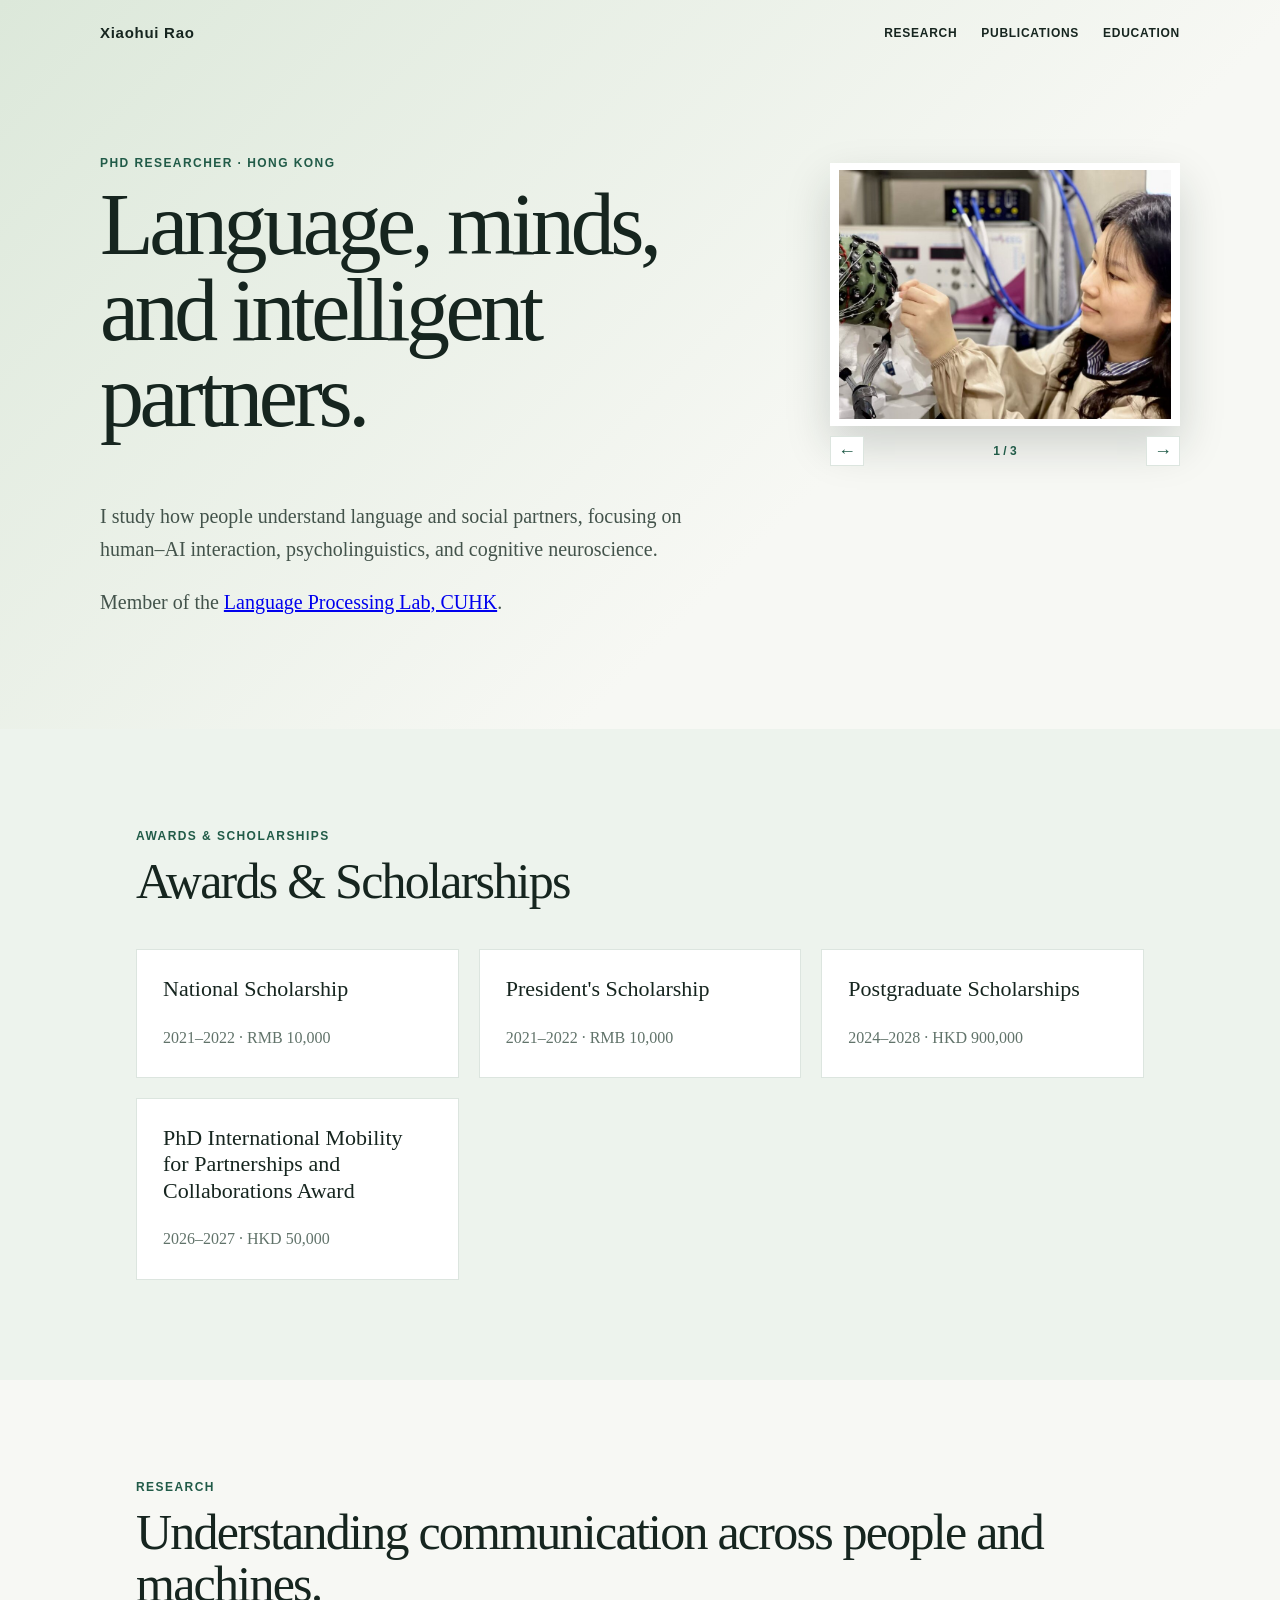
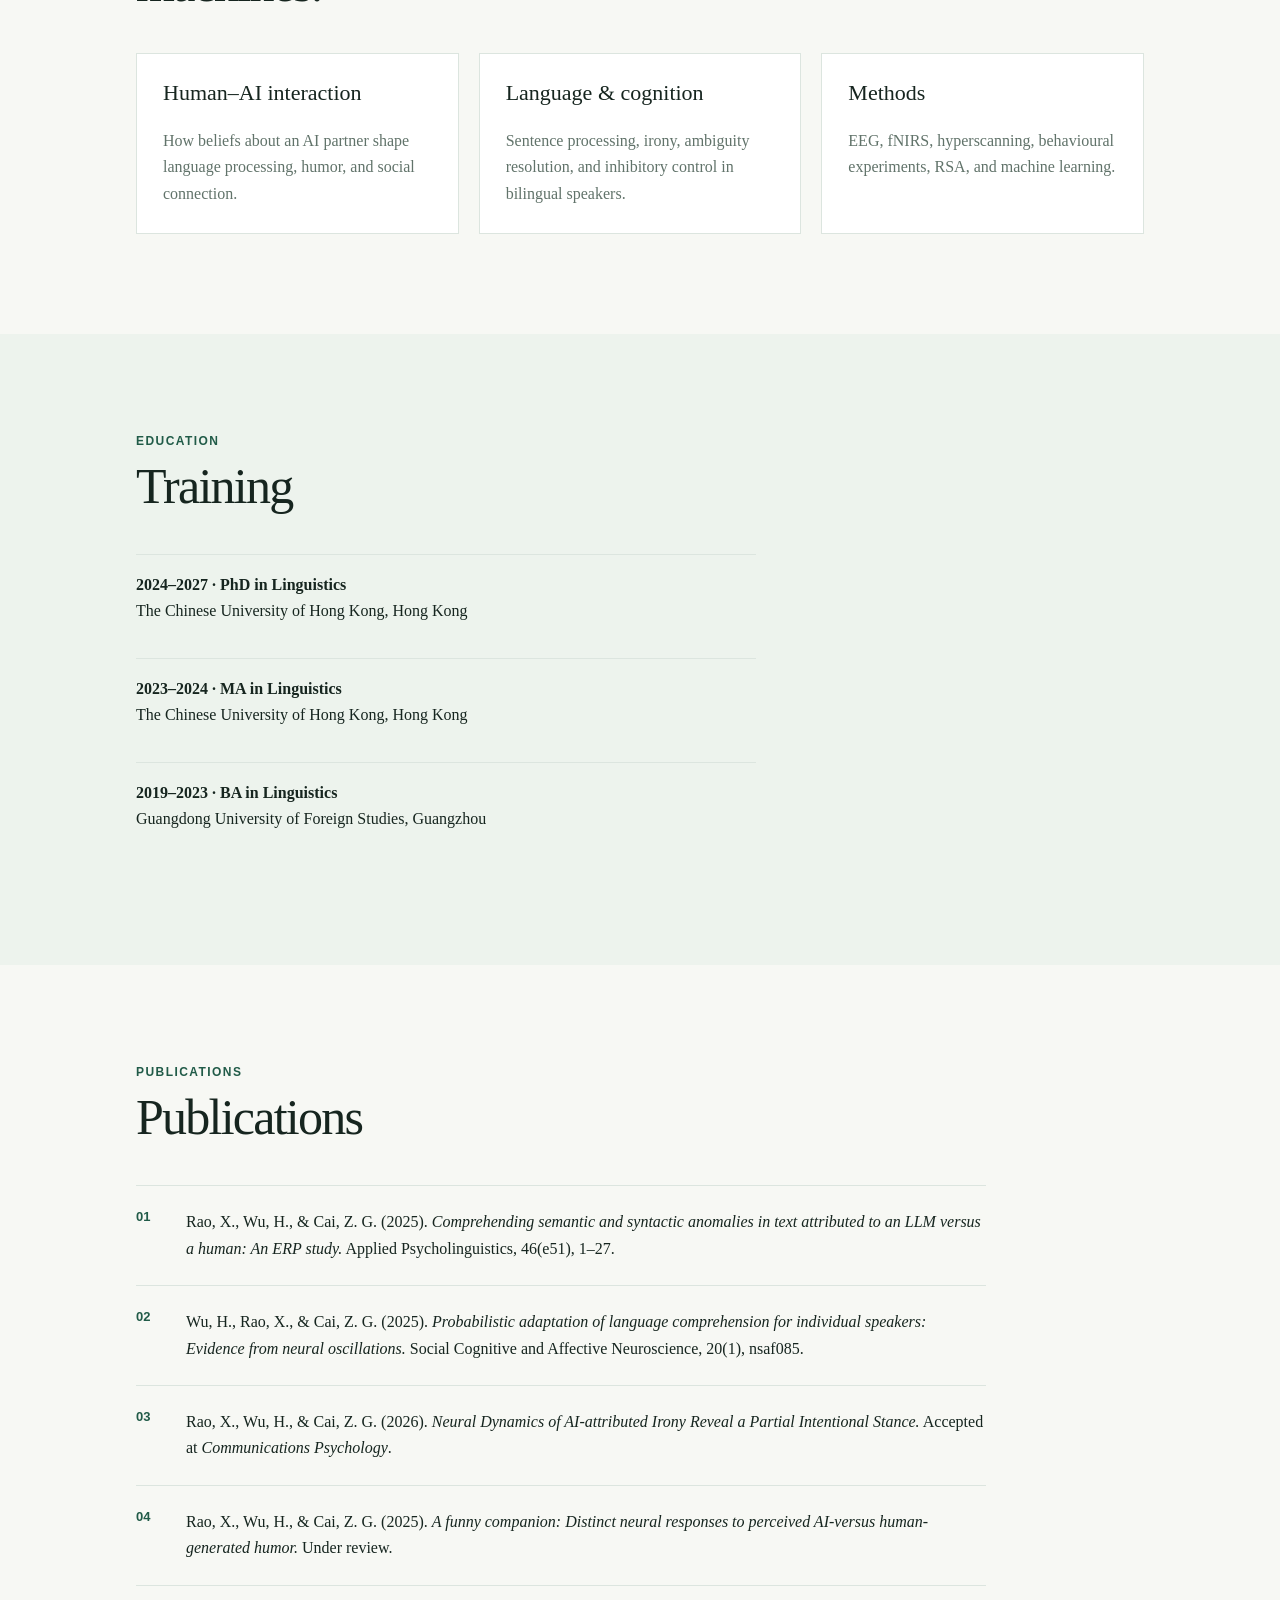
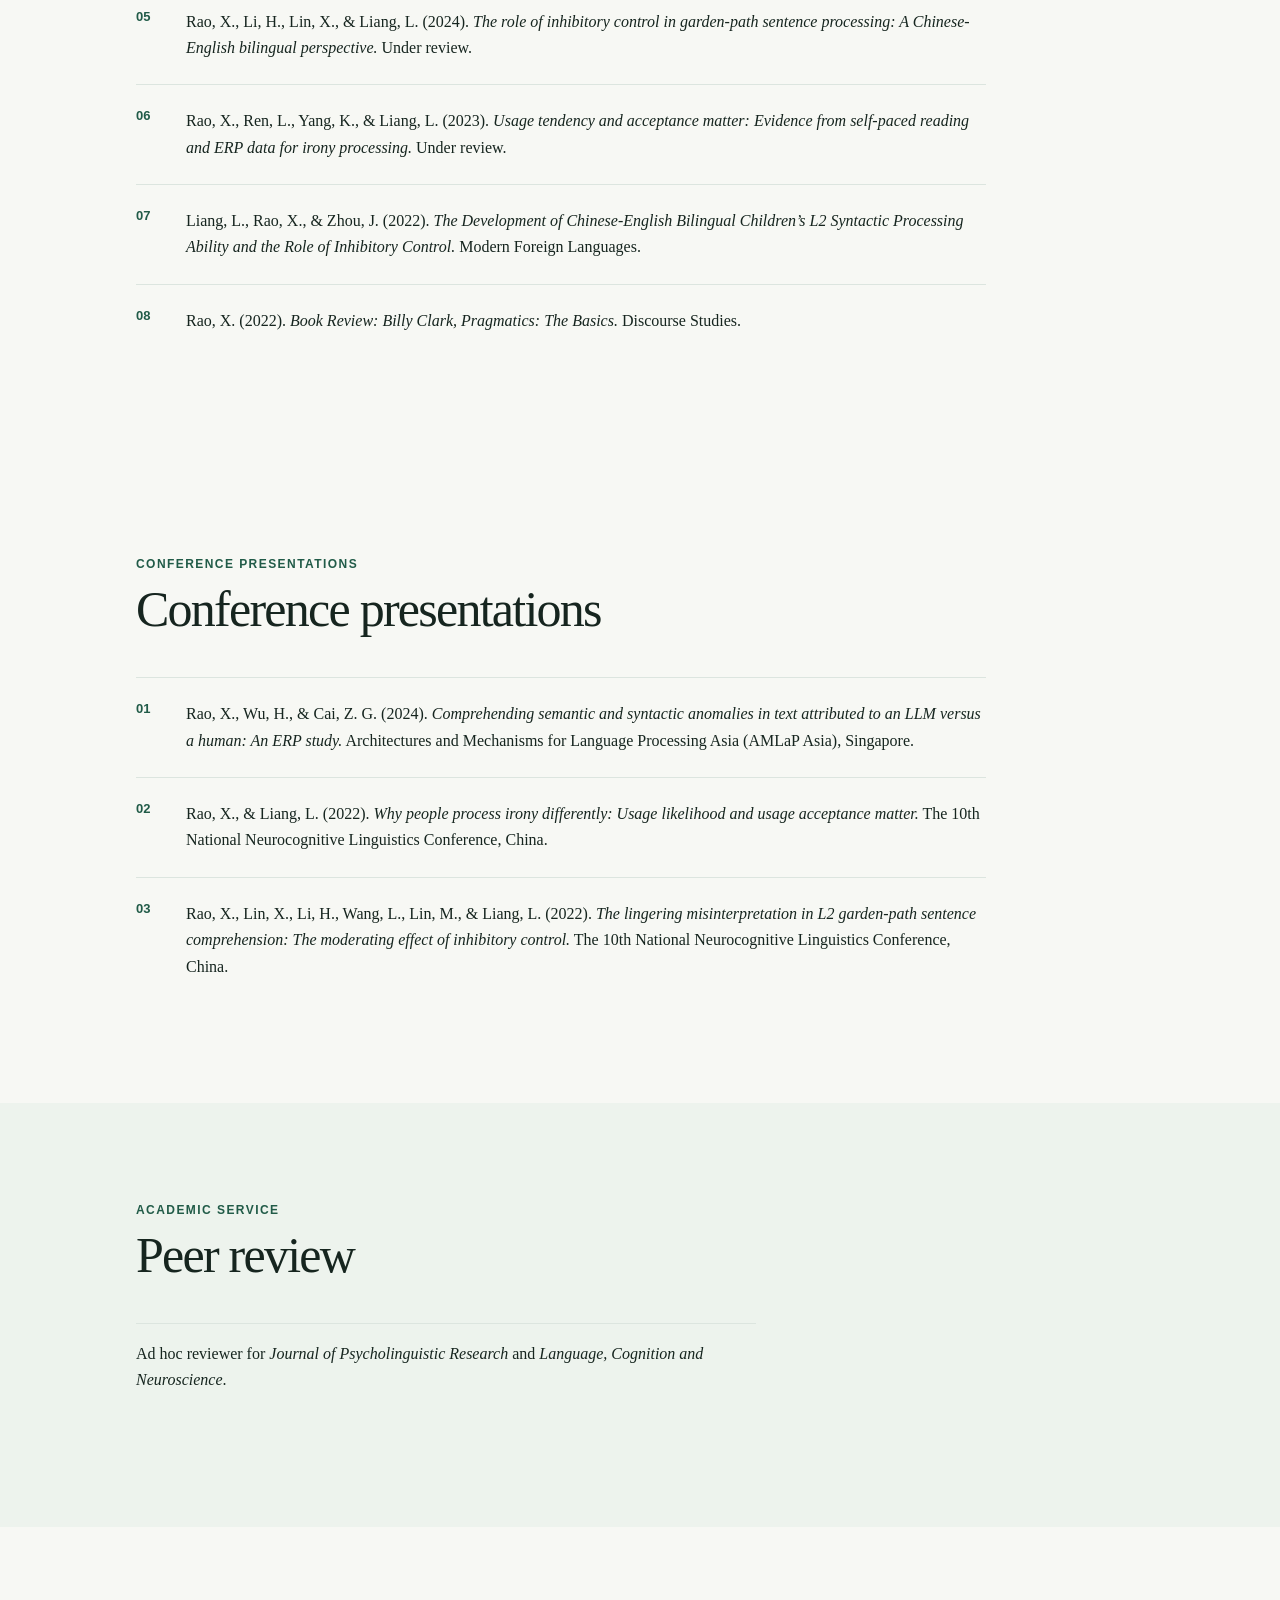
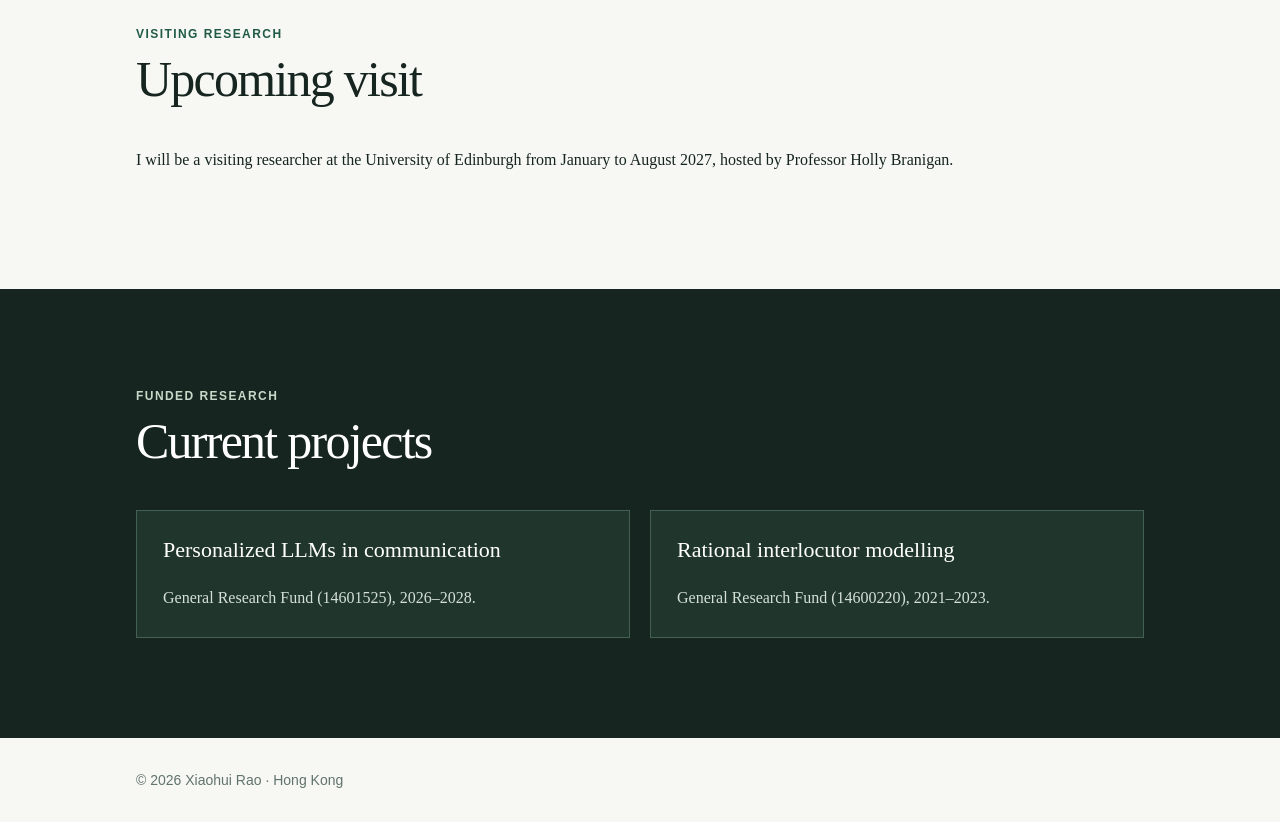
==== commit 99615e42: "Correct PhD graduation year" ====
--- a/index.html
+++ b/index.html
@@ -1 +1 @@
-<!doctype html><html lang="en"><head><meta charset="utf-8"><meta name="viewport" content="width=device-width,initial-scale=1"><meta name="description" content="Xiaohui Rao is a PhD researcher in linguistics at The Chinese University of Hong Kong, studying psycholinguistics, neurolinguistics, and human–AI interaction."><meta name="robots" content="index, follow"><link rel="canonical" href="https://xiaohuirao01.github.io/Xiaohui-RAO/"><meta property="og:title" content="Xiaohui Rao | Psycholinguistics & Human–AI Interaction"><meta property="og:description" content="PhD researcher in linguistics at The Chinese University of Hong Kong."><meta property="og:type" content="website"><meta property="og:url" content="https://xiaohuirao01.github.io/Xiaohui-RAO/"><title>Xiaohui Rao | Psycholinguistics & Human–AI Interaction</title><link rel="stylesheet" href="styles.css"><script type="application/ld+json">{"@context":"https://schema.org","@type":"Person","name":"Xiaohui Rao","url":"https://xiaohuirao01.github.io/Xiaohui-RAO/","jobTitle":"PhD Researcher in Linguistics","affiliation":{"@type":"CollegeOrUniversity","name":"The Chinese University of Hong Kong"},"knowsAbout":["Psycholinguistics","Neurolinguistics","Human–AI interaction","EEG","fNIRS"],"sameAs":["https://cuhklpl.github.io/"]}</script></head><body><header><nav><strong>Xiaohui Rao</strong><a href="#research">Research</a><a href="#publications">Publications</a><a href="#education">Education</a></nav><div class="hero"><p class="tag">PhD Researcher · Hong Kong</p><h1>Language, minds,<br>and intelligent partners.</h1><p>I study how people understand language and social partners, focusing on human–AI interaction, psycholinguistics, and cognitive neuroscience.</p><p class="lab">Member of the <a href="https://cuhklpl.github.io/">Language Processing Lab, CUHK</a>.</p><div class="photo-carousel" aria-label="Research and academic photo gallery"><img class="carousel-image is-active" src="assets/profile.jpg" alt="Xiaohui Rao preparing an EEG cap in the laboratory"><img class="carousel-image" src="assets/graduation.jpg" alt="Xiaohui Rao in graduation gown at the Bilingual Cognition and Development Lab"><img class="carousel-image" src="assets/presentation.jpg" alt="Xiaohui Rao delivering a research presentation"><div class="carousel-controls"><button type="button" class="carousel-button carousel-prev" aria-label="Previous photo">←</button><span class="carousel-status" aria-live="polite">1 / 3</span><button type="button" class="carousel-button carousel-next" aria-label="Next photo">→</button></div></div></div></header><main><section class="pale" id="awards"><p class="tag">Awards &amp; Scholarships</p><h2>Awards &amp; Scholarships</h2><div class="cards"><article><h3>National Scholarship</h3><p>2021–2022 · RMB 10,000</p></article><article><h3>President's Scholarship</h3><p>2021–2022 · RMB 10,000</p></article><article><h3>Postgraduate Scholarships</h3><p>2024–2028 · HKD 900,000</p></article><article><h3>PhD International Mobility for Partnerships and Collaborations Award</h3><p>2026–2027 · HKD 50,000</p></article></div></section><section id="research"><p class="tag">Research</p><h2>Understanding communication across people and machines.</h2><div class="cards"><article><h3>Human–AI interaction</h3><p>How beliefs about an AI partner shape language processing, humor, and social connection.</p></article><article><h3>Language & cognition</h3><p>Sentence processing, irony, ambiguity resolution, and inhibitory control in bilingual speakers.</p></article><article><h3>Methods</h3><p>EEG, fNIRS, hyperscanning, behavioural experiments, RSA, and machine learning.</p></article></div></section><section id="education" class="pale"><p class="tag">Education</p><h2>Training</h2><p><b>2024–2028 · PhD in Linguistics</b><br>The Chinese University of Hong Kong, Hong Kong</p><p><b>2023–2024 · MA in Linguistics</b><br>The Chinese University of Hong Kong, Hong Kong</p><p><b>2019–2023 · BA in Linguistics</b><br>Guangdong University of Foreign Studies, Guangzhou</p></section><section id="publications"><p class="tag">Publications</p><h2>Publications</h2><ol><li>Rao, X., Wu, H., & Cai, Z. G. (2025). <i>Comprehending semantic and syntactic anomalies in text attributed to an LLM versus a human: An ERP study.</i> Applied Psycholinguistics, 46(e51), 1–27.</li><li>Wu, H., Rao, X., & Cai, Z. G. (2025). <i>Probabilistic adaptation of language comprehension for individual speakers: Evidence from neural oscillations.</i> Social Cognitive and Affective Neuroscience, 20(1), nsaf085.</li><li>Rao, X., Wu, H., & Cai, Z. G. (2026). <i>Neural Dynamics of AI-attributed Irony Reveal a Partial Intentional Stance.</i> Accepted at <i>Communications Psychology</i>.</li><li>Rao, X., Wu, H., & Cai, Z. G. (2025). <i>A funny companion: Distinct neural responses to perceived AI-versus human-generated humor.</i> Under review.</li><li>Rao, X., Li, H., Lin, X., & Liang, L. (2024). <i>The role of inhibitory control in garden-path sentence processing: A Chinese-English bilingual perspective.</i> Under review.</li><li>Rao, X., Ren, L., Yang, K., & Liang, L. (2023). <i>Usage tendency and acceptance matter: Evidence from self-paced reading and ERP data for irony processing.</i> Under review.</li><li>Liang, L., Rao, X., & Zhou, J. (2022). <i>The Development of Chinese-English Bilingual Children’s L2 Syntactic Processing Ability and the Role of Inhibitory Control.</i> Modern Foreign Languages.</li><li>Rao, X. (2022). <i>Book Review: Billy Clark, Pragmatics: The Basics.</i> Discourse Studies.</li></ol></section><section id="talks"><p class="tag">Conference presentations</p><h2>Conference presentations</h2><ol><li>Rao, X., Wu, H., &amp; Cai, Z. G. (2024). <i>Comprehending semantic and syntactic anomalies in text attributed to an LLM versus a human: An ERP study.</i> Architectures and Mechanisms for Language Processing Asia (AMLaP Asia), Singapore.</li><li>Rao, X., &amp; Liang, L. (2022). <i>Why people process irony differently: Usage likelihood and usage acceptance matter.</i> The 10th National Neurocognitive Linguistics Conference, China.</li><li>Rao, X., Lin, X., Li, H., Wang, L., Lin, M., &amp; Liang, L. (2022). <i>The lingering misinterpretation in L2 garden-path sentence comprehension: The moderating effect of inhibitory control.</i> The 10th National Neurocognitive Linguistics Conference, China.</li></ol></section><section class="pale"><p class="tag">Academic service</p><h2>Peer review</h2><p>Ad hoc reviewer for <i>Journal of Psycholinguistic Research</i> and <i>Language, Cognition and Neuroscience</i>.</p></section><section><p class="tag">Visiting research</p><h2>Upcoming visit</h2><p>I will be a visiting researcher at the University of Edinburgh from January to August 2027, hosted by Professor Holly Branigan.</p></section><section class="dark"><p class="tag">Funded research</p><h2>Current projects</h2><div class="cards two"><article><h3>Personalized LLMs in communication</h3><p>General Research Fund (14601525), 2026–2028.</p></article><article><h3>Rational interlocutor modelling</h3><p>General Research Fund (14600220), 2021–2023.</p></article></div></section></main><footer>© <span id="year"></span> Xiaohui Rao · Hong Kong</footer><script>document.getElementById("year").textContent=new Date().getFullYear();const carousel=document.querySelector(".photo-carousel");if(carousel){const images=[...carousel.querySelectorAll(".carousel-image")],status=carousel.querySelector(".carousel-status");let active=0;const show=next=>{active=(next+images.length)%images.length;images.forEach((image,index)=>image.classList.toggle("is-active",index===active));status.textContent=`${active+1} / ${images.length}`};carousel.querySelector(".carousel-prev").addEventListener("click",()=>show(active-1));carousel.querySelector(".carousel-next").addEventListener("click",()=>show(active+1))}</script></body></html>+<!doctype html><html lang="en"><head><meta charset="utf-8"><meta name="viewport" content="width=device-width,initial-scale=1"><meta name="description" content="Xiaohui Rao is a PhD researcher in linguistics at The Chinese University of Hong Kong, studying psycholinguistics, neurolinguistics, and human–AI interaction."><meta name="robots" content="index, follow"><link rel="canonical" href="https://xiaohuirao01.github.io/Xiaohui-RAO/"><meta property="og:title" content="Xiaohui Rao | Psycholinguistics & Human–AI Interaction"><meta property="og:description" content="PhD researcher in linguistics at The Chinese University of Hong Kong."><meta property="og:type" content="website"><meta property="og:url" content="https://xiaohuirao01.github.io/Xiaohui-RAO/"><title>Xiaohui Rao | Psycholinguistics & Human–AI Interaction</title><link rel="stylesheet" href="styles.css"><script type="application/ld+json">{"@context":"https://schema.org","@type":"Person","name":"Xiaohui Rao","url":"https://xiaohuirao01.github.io/Xiaohui-RAO/","jobTitle":"PhD Researcher in Linguistics","affiliation":{"@type":"CollegeOrUniversity","name":"The Chinese University of Hong Kong"},"knowsAbout":["Psycholinguistics","Neurolinguistics","Human–AI interaction","EEG","fNIRS"],"sameAs":["https://cuhklpl.github.io/"]}</script></head><body><header><nav><strong>Xiaohui Rao</strong><a href="#research">Research</a><a href="#publications">Publications</a><a href="#education">Education</a></nav><div class="hero"><p class="tag">PhD Researcher · Hong Kong</p><h1>Language, minds,<br>and intelligent partners.</h1><p>I study how people understand language and social partners, focusing on human–AI interaction, psycholinguistics, and cognitive neuroscience.</p><p class="lab">Member of the <a href="https://cuhklpl.github.io/">Language Processing Lab, CUHK</a>.</p><div class="photo-carousel" aria-label="Research and academic photo gallery"><img class="carousel-image is-active" src="assets/profile.jpg" alt="Xiaohui Rao preparing an EEG cap in the laboratory"><img class="carousel-image" src="assets/graduation.jpg" alt="Xiaohui Rao in graduation gown at the Bilingual Cognition and Development Lab"><img class="carousel-image" src="assets/presentation.jpg" alt="Xiaohui Rao delivering a research presentation"><div class="carousel-controls"><button type="button" class="carousel-button carousel-prev" aria-label="Previous photo">←</button><span class="carousel-status" aria-live="polite">1 / 3</span><button type="button" class="carousel-button carousel-next" aria-label="Next photo">→</button></div></div></div></header><main><section class="pale" id="awards"><p class="tag">Awards &amp; Scholarships</p><h2>Awards &amp; Scholarships</h2><div class="cards"><article><h3>National Scholarship</h3><p>2021–2022 · RMB 10,000</p></article><article><h3>President's Scholarship</h3><p>2021–2022 · RMB 10,000</p></article><article><h3>Postgraduate Scholarships</h3><p>2024–2028 · HKD 900,000</p></article><article><h3>PhD International Mobility for Partnerships and Collaborations Award</h3><p>2026–2027 · HKD 50,000</p></article></div></section><section id="research"><p class="tag">Research</p><h2>Understanding communication across people and machines.</h2><div class="cards"><article><h3>Human–AI interaction</h3><p>How beliefs about an AI partner shape language processing, humor, and social connection.</p></article><article><h3>Language & cognition</h3><p>Sentence processing, irony, ambiguity resolution, and inhibitory control in bilingual speakers.</p></article><article><h3>Methods</h3><p>EEG, fNIRS, hyperscanning, behavioural experiments, RSA, and machine learning.</p></article></div></section><section id="education" class="pale"><p class="tag">Education</p><h2>Training</h2><p><b>2024–2027 · PhD in Linguistics</b><br>The Chinese University of Hong Kong, Hong Kong</p><p><b>2023–2024 · MA in Linguistics</b><br>The Chinese University of Hong Kong, Hong Kong</p><p><b>2019–2023 · BA in Linguistics</b><br>Guangdong University of Foreign Studies, Guangzhou</p></section><section id="publications"><p class="tag">Publications</p><h2>Publications</h2><ol><li>Rao, X., Wu, H., & Cai, Z. G. (2025). <i>Comprehending semantic and syntactic anomalies in text attributed to an LLM versus a human: An ERP study.</i> Applied Psycholinguistics, 46(e51), 1–27.</li><li>Wu, H., Rao, X., & Cai, Z. G. (2025). <i>Probabilistic adaptation of language comprehension for individual speakers: Evidence from neural oscillations.</i> Social Cognitive and Affective Neuroscience, 20(1), nsaf085.</li><li>Rao, X., Wu, H., & Cai, Z. G. (2026). <i>Neural Dynamics of AI-attributed Irony Reveal a Partial Intentional Stance.</i> Accepted at <i>Communications Psychology</i>.</li><li>Rao, X., Wu, H., & Cai, Z. G. (2025). <i>A funny companion: Distinct neural responses to perceived AI-versus human-generated humor.</i> Under review.</li><li>Rao, X., Li, H., Lin, X., & Liang, L. (2024). <i>The role of inhibitory control in garden-path sentence processing: A Chinese-English bilingual perspective.</i> Under review.</li><li>Rao, X., Ren, L., Yang, K., & Liang, L. (2023). <i>Usage tendency and acceptance matter: Evidence from self-paced reading and ERP data for irony processing.</i> Under review.</li><li>Liang, L., Rao, X., & Zhou, J. (2022). <i>The Development of Chinese-English Bilingual Children’s L2 Syntactic Processing Ability and the Role of Inhibitory Control.</i> Modern Foreign Languages.</li><li>Rao, X. (2022). <i>Book Review: Billy Clark, Pragmatics: The Basics.</i> Discourse Studies.</li></ol></section><section id="talks"><p class="tag">Conference presentations</p><h2>Conference presentations</h2><ol><li>Rao, X., Wu, H., &amp; Cai, Z. G. (2024). <i>Comprehending semantic and syntactic anomalies in text attributed to an LLM versus a human: An ERP study.</i> Architectures and Mechanisms for Language Processing Asia (AMLaP Asia), Singapore.</li><li>Rao, X., &amp; Liang, L. (2022). <i>Why people process irony differently: Usage likelihood and usage acceptance matter.</i> The 10th National Neurocognitive Linguistics Conference, China.</li><li>Rao, X., Lin, X., Li, H., Wang, L., Lin, M., &amp; Liang, L. (2022). <i>The lingering misinterpretation in L2 garden-path sentence comprehension: The moderating effect of inhibitory control.</i> The 10th National Neurocognitive Linguistics Conference, China.</li></ol></section><section class="pale"><p class="tag">Academic service</p><h2>Peer review</h2><p>Ad hoc reviewer for <i>Journal of Psycholinguistic Research</i> and <i>Language, Cognition and Neuroscience</i>.</p></section><section><p class="tag">Visiting research</p><h2>Upcoming visit</h2><p>I will be a visiting researcher at the University of Edinburgh from January to August 2027, hosted by Professor Holly Branigan.</p></section><section class="dark"><p class="tag">Funded research</p><h2>Current projects</h2><div class="cards two"><article><h3>Personalized LLMs in communication</h3><p>General Research Fund (14601525), 2026–2028.</p></article><article><h3>Rational interlocutor modelling</h3><p>General Research Fund (14600220), 2021–2023.</p></article></div></section></main><footer>© <span id="year"></span> Xiaohui Rao · Hong Kong</footer><script>document.getElementById("year").textContent=new Date().getFullYear();const carousel=document.querySelector(".photo-carousel");if(carousel){const images=[...carousel.querySelectorAll(".carousel-image")],status=carousel.querySelector(".carousel-status");let active=0;const show=next=>{active=(next+images.length)%images.length;images.forEach((image,index)=>image.classList.toggle("is-active",index===active));status.textContent=`${active+1} / ${images.length}`};carousel.querySelector(".carousel-prev").addEventListener("click",()=>show(active-1));carousel.querySelector(".carousel-next").addEventListener("click",()=>show(active+1))}</script></body></html>
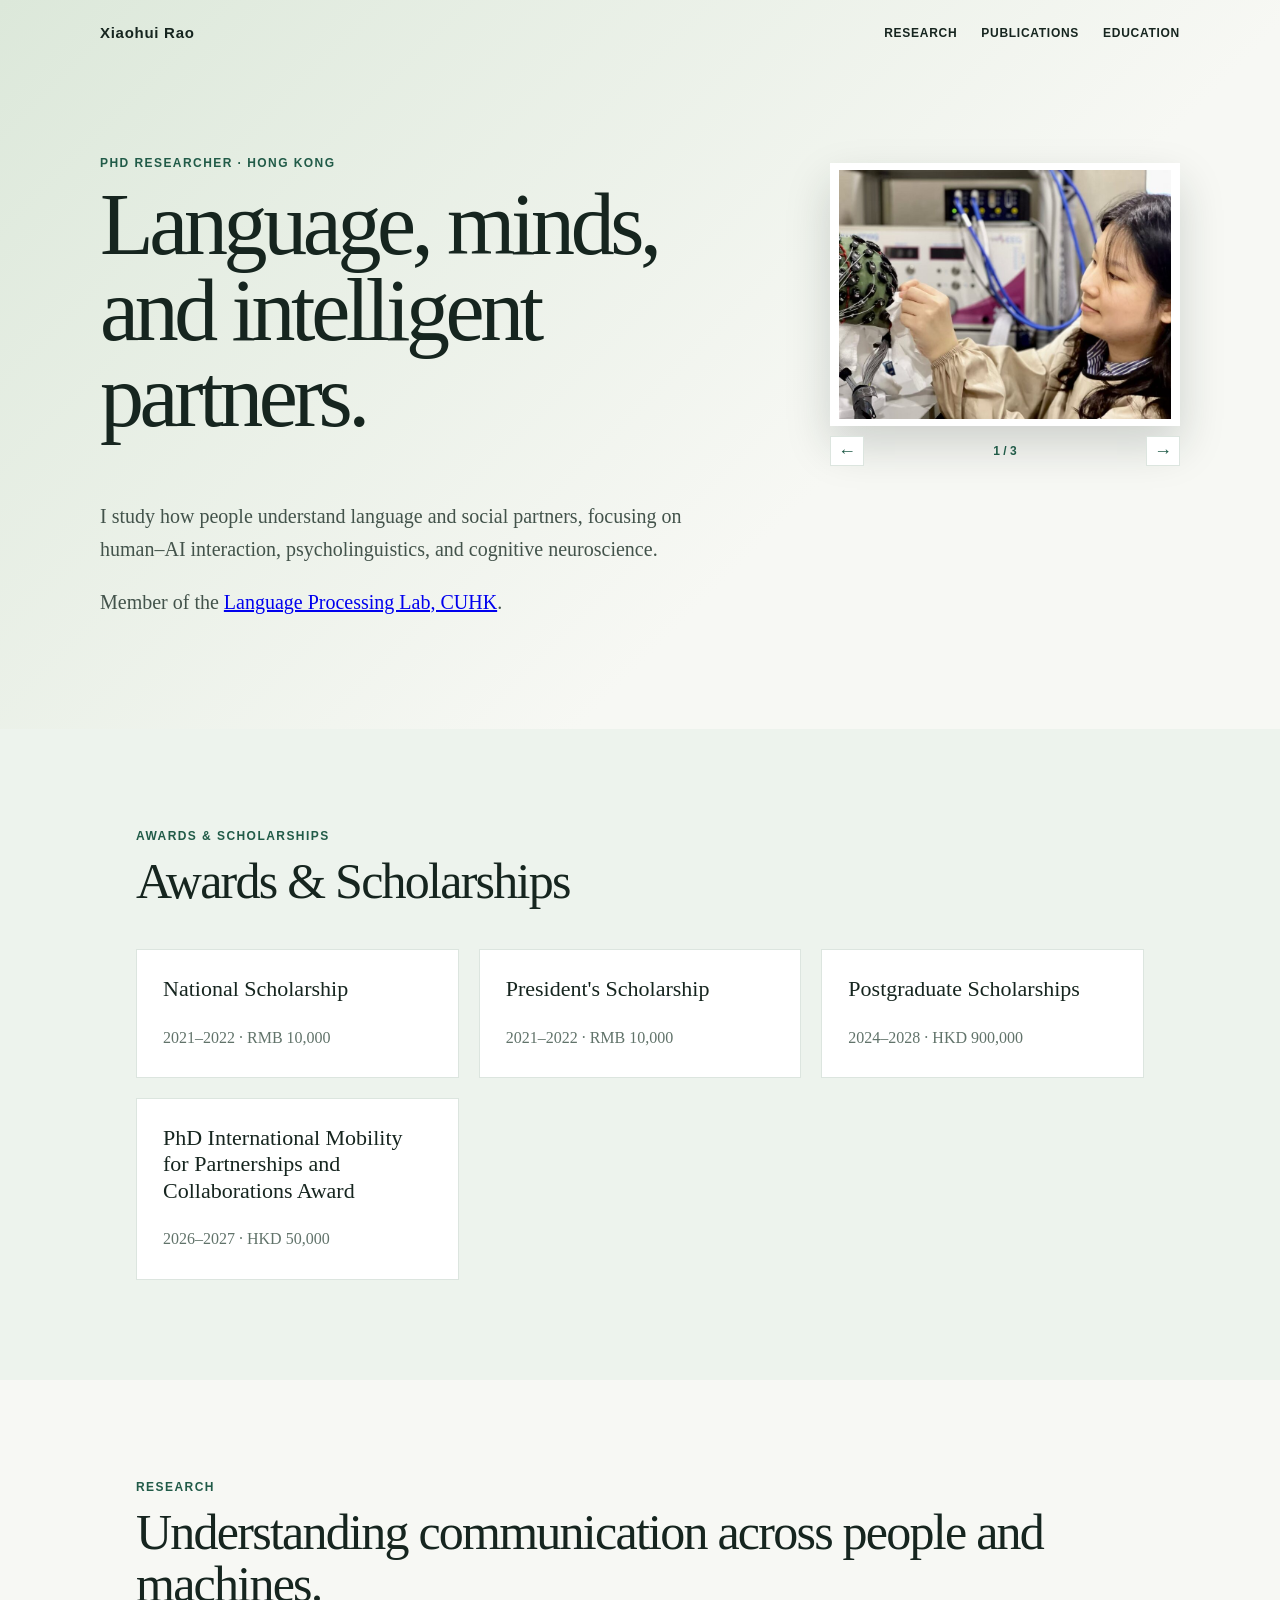
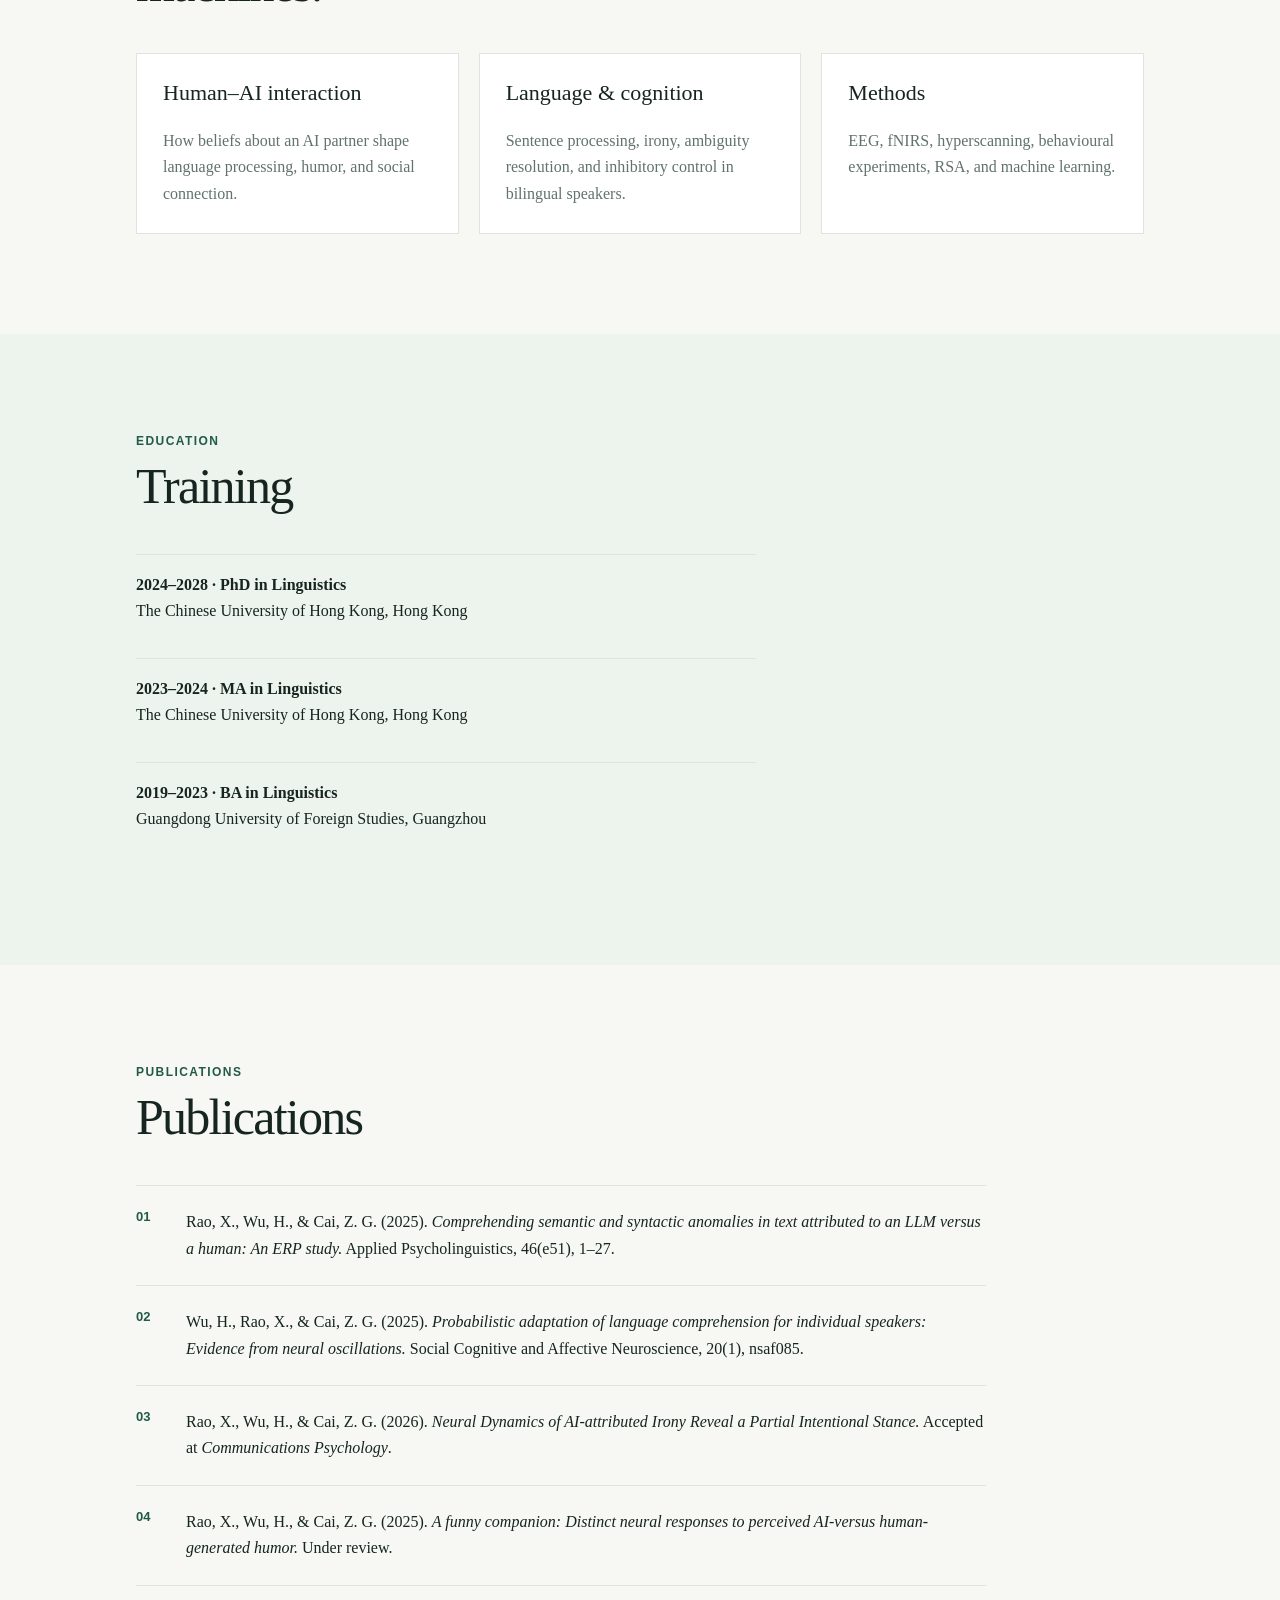
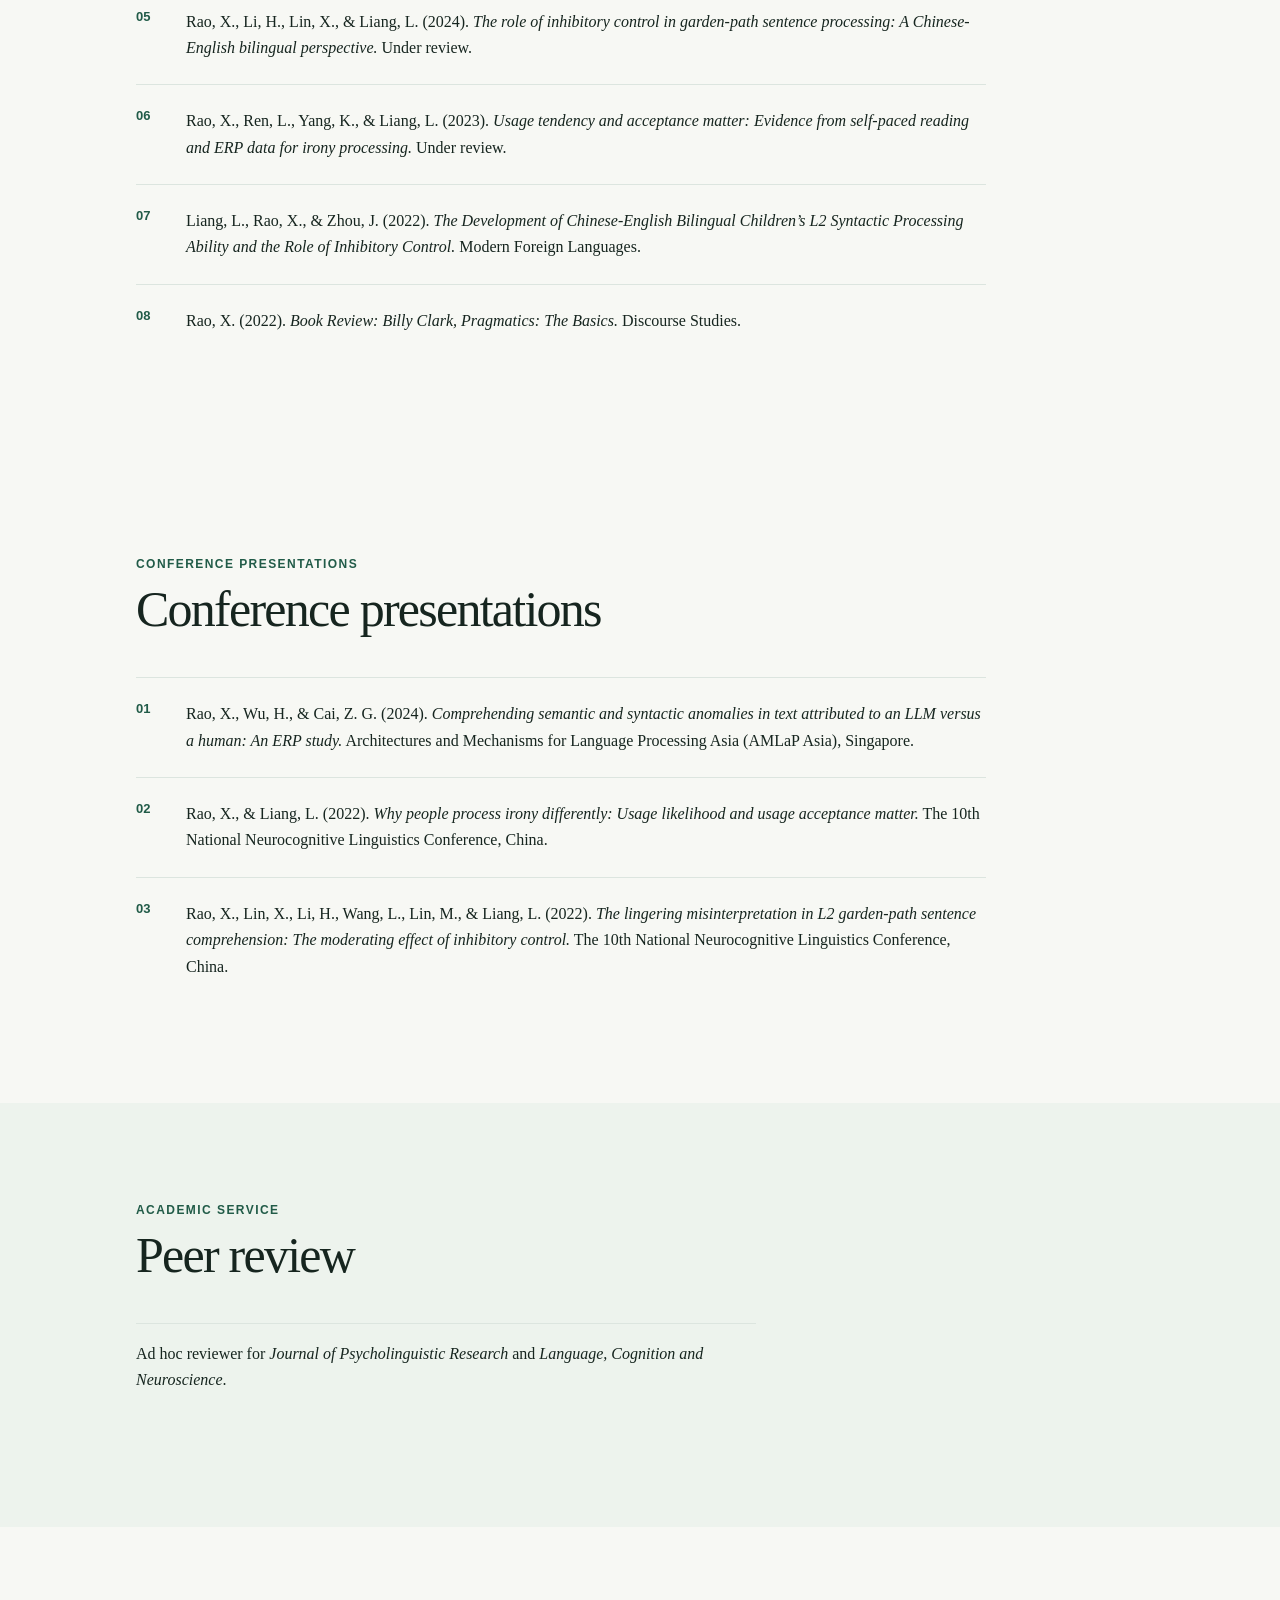
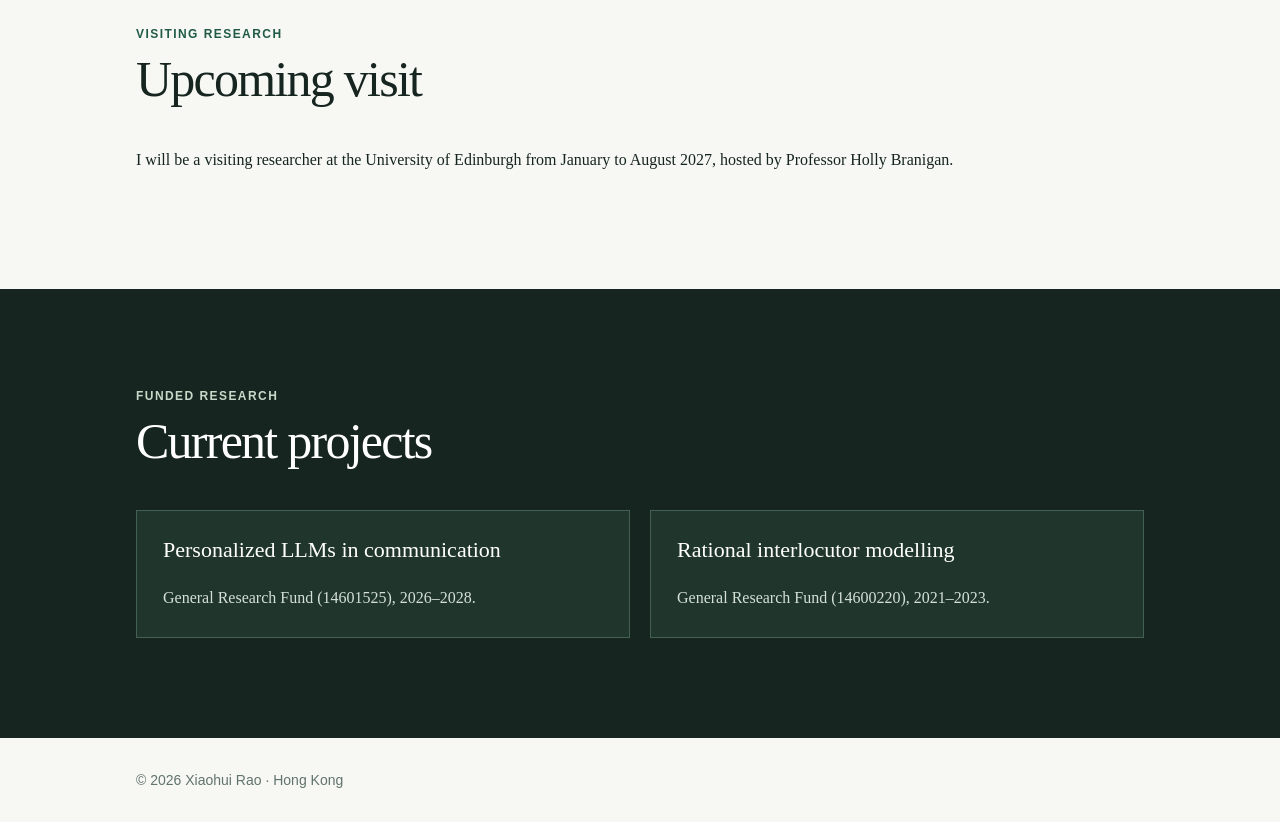
==== commit 2e5a379b: "Restore PhD graduation year" ====
--- a/index.html
+++ b/index.html
@@ -1 +1 @@
-<!doctype html><html lang="en"><head><meta charset="utf-8"><meta name="viewport" content="width=device-width,initial-scale=1"><meta name="description" content="Xiaohui Rao is a PhD researcher in linguistics at The Chinese University of Hong Kong, studying psycholinguistics, neurolinguistics, and human–AI interaction."><meta name="robots" content="index, follow"><link rel="canonical" href="https://xiaohuirao01.github.io/Xiaohui-RAO/"><meta property="og:title" content="Xiaohui Rao | Psycholinguistics & Human–AI Interaction"><meta property="og:description" content="PhD researcher in linguistics at The Chinese University of Hong Kong."><meta property="og:type" content="website"><meta property="og:url" content="https://xiaohuirao01.github.io/Xiaohui-RAO/"><title>Xiaohui Rao | Psycholinguistics & Human–AI Interaction</title><link rel="stylesheet" href="styles.css"><script type="application/ld+json">{"@context":"https://schema.org","@type":"Person","name":"Xiaohui Rao","url":"https://xiaohuirao01.github.io/Xiaohui-RAO/","jobTitle":"PhD Researcher in Linguistics","affiliation":{"@type":"CollegeOrUniversity","name":"The Chinese University of Hong Kong"},"knowsAbout":["Psycholinguistics","Neurolinguistics","Human–AI interaction","EEG","fNIRS"],"sameAs":["https://cuhklpl.github.io/"]}</script></head><body><header><nav><strong>Xiaohui Rao</strong><a href="#research">Research</a><a href="#publications">Publications</a><a href="#education">Education</a></nav><div class="hero"><p class="tag">PhD Researcher · Hong Kong</p><h1>Language, minds,<br>and intelligent partners.</h1><p>I study how people understand language and social partners, focusing on human–AI interaction, psycholinguistics, and cognitive neuroscience.</p><p class="lab">Member of the <a href="https://cuhklpl.github.io/">Language Processing Lab, CUHK</a>.</p><div class="photo-carousel" aria-label="Research and academic photo gallery"><img class="carousel-image is-active" src="assets/profile.jpg" alt="Xiaohui Rao preparing an EEG cap in the laboratory"><img class="carousel-image" src="assets/graduation.jpg" alt="Xiaohui Rao in graduation gown at the Bilingual Cognition and Development Lab"><img class="carousel-image" src="assets/presentation.jpg" alt="Xiaohui Rao delivering a research presentation"><div class="carousel-controls"><button type="button" class="carousel-button carousel-prev" aria-label="Previous photo">←</button><span class="carousel-status" aria-live="polite">1 / 3</span><button type="button" class="carousel-button carousel-next" aria-label="Next photo">→</button></div></div></div></header><main><section class="pale" id="awards"><p class="tag">Awards &amp; Scholarships</p><h2>Awards &amp; Scholarships</h2><div class="cards"><article><h3>National Scholarship</h3><p>2021–2022 · RMB 10,000</p></article><article><h3>President's Scholarship</h3><p>2021–2022 · RMB 10,000</p></article><article><h3>Postgraduate Scholarships</h3><p>2024–2028 · HKD 900,000</p></article><article><h3>PhD International Mobility for Partnerships and Collaborations Award</h3><p>2026–2027 · HKD 50,000</p></article></div></section><section id="research"><p class="tag">Research</p><h2>Understanding communication across people and machines.</h2><div class="cards"><article><h3>Human–AI interaction</h3><p>How beliefs about an AI partner shape language processing, humor, and social connection.</p></article><article><h3>Language & cognition</h3><p>Sentence processing, irony, ambiguity resolution, and inhibitory control in bilingual speakers.</p></article><article><h3>Methods</h3><p>EEG, fNIRS, hyperscanning, behavioural experiments, RSA, and machine learning.</p></article></div></section><section id="education" class="pale"><p class="tag">Education</p><h2>Training</h2><p><b>2024–2027 · PhD in Linguistics</b><br>The Chinese University of Hong Kong, Hong Kong</p><p><b>2023–2024 · MA in Linguistics</b><br>The Chinese University of Hong Kong, Hong Kong</p><p><b>2019–2023 · BA in Linguistics</b><br>Guangdong University of Foreign Studies, Guangzhou</p></section><section id="publications"><p class="tag">Publications</p><h2>Publications</h2><ol><li>Rao, X., Wu, H., & Cai, Z. G. (2025). <i>Comprehending semantic and syntactic anomalies in text attributed to an LLM versus a human: An ERP study.</i> Applied Psycholinguistics, 46(e51), 1–27.</li><li>Wu, H., Rao, X., & Cai, Z. G. (2025). <i>Probabilistic adaptation of language comprehension for individual speakers: Evidence from neural oscillations.</i> Social Cognitive and Affective Neuroscience, 20(1), nsaf085.</li><li>Rao, X., Wu, H., & Cai, Z. G. (2026). <i>Neural Dynamics of AI-attributed Irony Reveal a Partial Intentional Stance.</i> Accepted at <i>Communications Psychology</i>.</li><li>Rao, X., Wu, H., & Cai, Z. G. (2025). <i>A funny companion: Distinct neural responses to perceived AI-versus human-generated humor.</i> Under review.</li><li>Rao, X., Li, H., Lin, X., & Liang, L. (2024). <i>The role of inhibitory control in garden-path sentence processing: A Chinese-English bilingual perspective.</i> Under review.</li><li>Rao, X., Ren, L., Yang, K., & Liang, L. (2023). <i>Usage tendency and acceptance matter: Evidence from self-paced reading and ERP data for irony processing.</i> Under review.</li><li>Liang, L., Rao, X., & Zhou, J. (2022). <i>The Development of Chinese-English Bilingual Children’s L2 Syntactic Processing Ability and the Role of Inhibitory Control.</i> Modern Foreign Languages.</li><li>Rao, X. (2022). <i>Book Review: Billy Clark, Pragmatics: The Basics.</i> Discourse Studies.</li></ol></section><section id="talks"><p class="tag">Conference presentations</p><h2>Conference presentations</h2><ol><li>Rao, X., Wu, H., &amp; Cai, Z. G. (2024). <i>Comprehending semantic and syntactic anomalies in text attributed to an LLM versus a human: An ERP study.</i> Architectures and Mechanisms for Language Processing Asia (AMLaP Asia), Singapore.</li><li>Rao, X., &amp; Liang, L. (2022). <i>Why people process irony differently: Usage likelihood and usage acceptance matter.</i> The 10th National Neurocognitive Linguistics Conference, China.</li><li>Rao, X., Lin, X., Li, H., Wang, L., Lin, M., &amp; Liang, L. (2022). <i>The lingering misinterpretation in L2 garden-path sentence comprehension: The moderating effect of inhibitory control.</i> The 10th National Neurocognitive Linguistics Conference, China.</li></ol></section><section class="pale"><p class="tag">Academic service</p><h2>Peer review</h2><p>Ad hoc reviewer for <i>Journal of Psycholinguistic Research</i> and <i>Language, Cognition and Neuroscience</i>.</p></section><section><p class="tag">Visiting research</p><h2>Upcoming visit</h2><p>I will be a visiting researcher at the University of Edinburgh from January to August 2027, hosted by Professor Holly Branigan.</p></section><section class="dark"><p class="tag">Funded research</p><h2>Current projects</h2><div class="cards two"><article><h3>Personalized LLMs in communication</h3><p>General Research Fund (14601525), 2026–2028.</p></article><article><h3>Rational interlocutor modelling</h3><p>General Research Fund (14600220), 2021–2023.</p></article></div></section></main><footer>© <span id="year"></span> Xiaohui Rao · Hong Kong</footer><script>document.getElementById("year").textContent=new Date().getFullYear();const carousel=document.querySelector(".photo-carousel");if(carousel){const images=[...carousel.querySelectorAll(".carousel-image")],status=carousel.querySelector(".carousel-status");let active=0;const show=next=>{active=(next+images.length)%images.length;images.forEach((image,index)=>image.classList.toggle("is-active",index===active));status.textContent=`${active+1} / ${images.length}`};carousel.querySelector(".carousel-prev").addEventListener("click",()=>show(active-1));carousel.querySelector(".carousel-next").addEventListener("click",()=>show(active+1))}</script></body></html>+<!doctype html><html lang="en"><head><meta charset="utf-8"><meta name="viewport" content="width=device-width,initial-scale=1"><meta name="description" content="Xiaohui Rao is a PhD researcher in linguistics at The Chinese University of Hong Kong, studying psycholinguistics, neurolinguistics, and human–AI interaction."><meta name="robots" content="index, follow"><link rel="canonical" href="https://xiaohuirao01.github.io/Xiaohui-RAO/"><meta property="og:title" content="Xiaohui Rao | Psycholinguistics & Human–AI Interaction"><meta property="og:description" content="PhD researcher in linguistics at The Chinese University of Hong Kong."><meta property="og:type" content="website"><meta property="og:url" content="https://xiaohuirao01.github.io/Xiaohui-RAO/"><title>Xiaohui Rao | Psycholinguistics & Human–AI Interaction</title><link rel="stylesheet" href="styles.css"><script type="application/ld+json">{"@context":"https://schema.org","@type":"Person","name":"Xiaohui Rao","url":"https://xiaohuirao01.github.io/Xiaohui-RAO/","jobTitle":"PhD Researcher in Linguistics","affiliation":{"@type":"CollegeOrUniversity","name":"The Chinese University of Hong Kong"},"knowsAbout":["Psycholinguistics","Neurolinguistics","Human–AI interaction","EEG","fNIRS"],"sameAs":["https://cuhklpl.github.io/"]}</script></head><body><header><nav><strong>Xiaohui Rao</strong><a href="#research">Research</a><a href="#publications">Publications</a><a href="#education">Education</a></nav><div class="hero"><p class="tag">PhD Researcher · Hong Kong</p><h1>Language, minds,<br>and intelligent partners.</h1><p>I study how people understand language and social partners, focusing on human–AI interaction, psycholinguistics, and cognitive neuroscience.</p><p class="lab">Member of the <a href="https://cuhklpl.github.io/">Language Processing Lab, CUHK</a>.</p><div class="photo-carousel" aria-label="Research and academic photo gallery"><img class="carousel-image is-active" src="assets/profile.jpg" alt="Xiaohui Rao preparing an EEG cap in the laboratory"><img class="carousel-image" src="assets/graduation.jpg" alt="Xiaohui Rao in graduation gown at the Bilingual Cognition and Development Lab"><img class="carousel-image" src="assets/presentation.jpg" alt="Xiaohui Rao delivering a research presentation"><div class="carousel-controls"><button type="button" class="carousel-button carousel-prev" aria-label="Previous photo">←</button><span class="carousel-status" aria-live="polite">1 / 3</span><button type="button" class="carousel-button carousel-next" aria-label="Next photo">→</button></div></div></div></header><main><section class="pale" id="awards"><p class="tag">Awards &amp; Scholarships</p><h2>Awards &amp; Scholarships</h2><div class="cards"><article><h3>National Scholarship</h3><p>2021–2022 · RMB 10,000</p></article><article><h3>President's Scholarship</h3><p>2021–2022 · RMB 10,000</p></article><article><h3>Postgraduate Scholarships</h3><p>2024–2028 · HKD 900,000</p></article><article><h3>PhD International Mobility for Partnerships and Collaborations Award</h3><p>2026–2027 · HKD 50,000</p></article></div></section><section id="research"><p class="tag">Research</p><h2>Understanding communication across people and machines.</h2><div class="cards"><article><h3>Human–AI interaction</h3><p>How beliefs about an AI partner shape language processing, humor, and social connection.</p></article><article><h3>Language & cognition</h3><p>Sentence processing, irony, ambiguity resolution, and inhibitory control in bilingual speakers.</p></article><article><h3>Methods</h3><p>EEG, fNIRS, hyperscanning, behavioural experiments, RSA, and machine learning.</p></article></div></section><section id="education" class="pale"><p class="tag">Education</p><h2>Training</h2><p><b>2024–2028 · PhD in Linguistics</b><br>The Chinese University of Hong Kong, Hong Kong</p><p><b>2023–2024 · MA in Linguistics</b><br>The Chinese University of Hong Kong, Hong Kong</p><p><b>2019–2023 · BA in Linguistics</b><br>Guangdong University of Foreign Studies, Guangzhou</p></section><section id="publications"><p class="tag">Publications</p><h2>Publications</h2><ol><li>Rao, X., Wu, H., & Cai, Z. G. (2025). <i>Comprehending semantic and syntactic anomalies in text attributed to an LLM versus a human: An ERP study.</i> Applied Psycholinguistics, 46(e51), 1–27.</li><li>Wu, H., Rao, X., & Cai, Z. G. (2025). <i>Probabilistic adaptation of language comprehension for individual speakers: Evidence from neural oscillations.</i> Social Cognitive and Affective Neuroscience, 20(1), nsaf085.</li><li>Rao, X., Wu, H., & Cai, Z. G. (2026). <i>Neural Dynamics of AI-attributed Irony Reveal a Partial Intentional Stance.</i> Accepted at <i>Communications Psychology</i>.</li><li>Rao, X., Wu, H., & Cai, Z. G. (2025). <i>A funny companion: Distinct neural responses to perceived AI-versus human-generated humor.</i> Under review.</li><li>Rao, X., Li, H., Lin, X., & Liang, L. (2024). <i>The role of inhibitory control in garden-path sentence processing: A Chinese-English bilingual perspective.</i> Under review.</li><li>Rao, X., Ren, L., Yang, K., & Liang, L. (2023). <i>Usage tendency and acceptance matter: Evidence from self-paced reading and ERP data for irony processing.</i> Under review.</li><li>Liang, L., Rao, X., & Zhou, J. (2022). <i>The Development of Chinese-English Bilingual Children’s L2 Syntactic Processing Ability and the Role of Inhibitory Control.</i> Modern Foreign Languages.</li><li>Rao, X. (2022). <i>Book Review: Billy Clark, Pragmatics: The Basics.</i> Discourse Studies.</li></ol></section><section id="talks"><p class="tag">Conference presentations</p><h2>Conference presentations</h2><ol><li>Rao, X., Wu, H., &amp; Cai, Z. G. (2024). <i>Comprehending semantic and syntactic anomalies in text attributed to an LLM versus a human: An ERP study.</i> Architectures and Mechanisms for Language Processing Asia (AMLaP Asia), Singapore.</li><li>Rao, X., &amp; Liang, L. (2022). <i>Why people process irony differently: Usage likelihood and usage acceptance matter.</i> The 10th National Neurocognitive Linguistics Conference, China.</li><li>Rao, X., Lin, X., Li, H., Wang, L., Lin, M., &amp; Liang, L. (2022). <i>The lingering misinterpretation in L2 garden-path sentence comprehension: The moderating effect of inhibitory control.</i> The 10th National Neurocognitive Linguistics Conference, China.</li></ol></section><section class="pale"><p class="tag">Academic service</p><h2>Peer review</h2><p>Ad hoc reviewer for <i>Journal of Psycholinguistic Research</i> and <i>Language, Cognition and Neuroscience</i>.</p></section><section><p class="tag">Visiting research</p><h2>Upcoming visit</h2><p>I will be a visiting researcher at the University of Edinburgh from January to August 2027, hosted by Professor Holly Branigan.</p></section><section class="dark"><p class="tag">Funded research</p><h2>Current projects</h2><div class="cards two"><article><h3>Personalized LLMs in communication</h3><p>General Research Fund (14601525), 2026–2028.</p></article><article><h3>Rational interlocutor modelling</h3><p>General Research Fund (14600220), 2021–2023.</p></article></div></section></main><footer>© <span id="year"></span> Xiaohui Rao · Hong Kong</footer><script>document.getElementById("year").textContent=new Date().getFullYear();const carousel=document.querySelector(".photo-carousel");if(carousel){const images=[...carousel.querySelectorAll(".carousel-image")],status=carousel.querySelector(".carousel-status");let active=0;const show=next=>{active=(next+images.length)%images.length;images.forEach((image,index)=>image.classList.toggle("is-active",index===active));status.textContent=`${active+1} / ${images.length}`};carousel.querySelector(".carousel-prev").addEventListener("click",()=>show(active-1));carousel.querySelector(".carousel-next").addEventListener("click",()=>show(active+1))}</script></body></html>
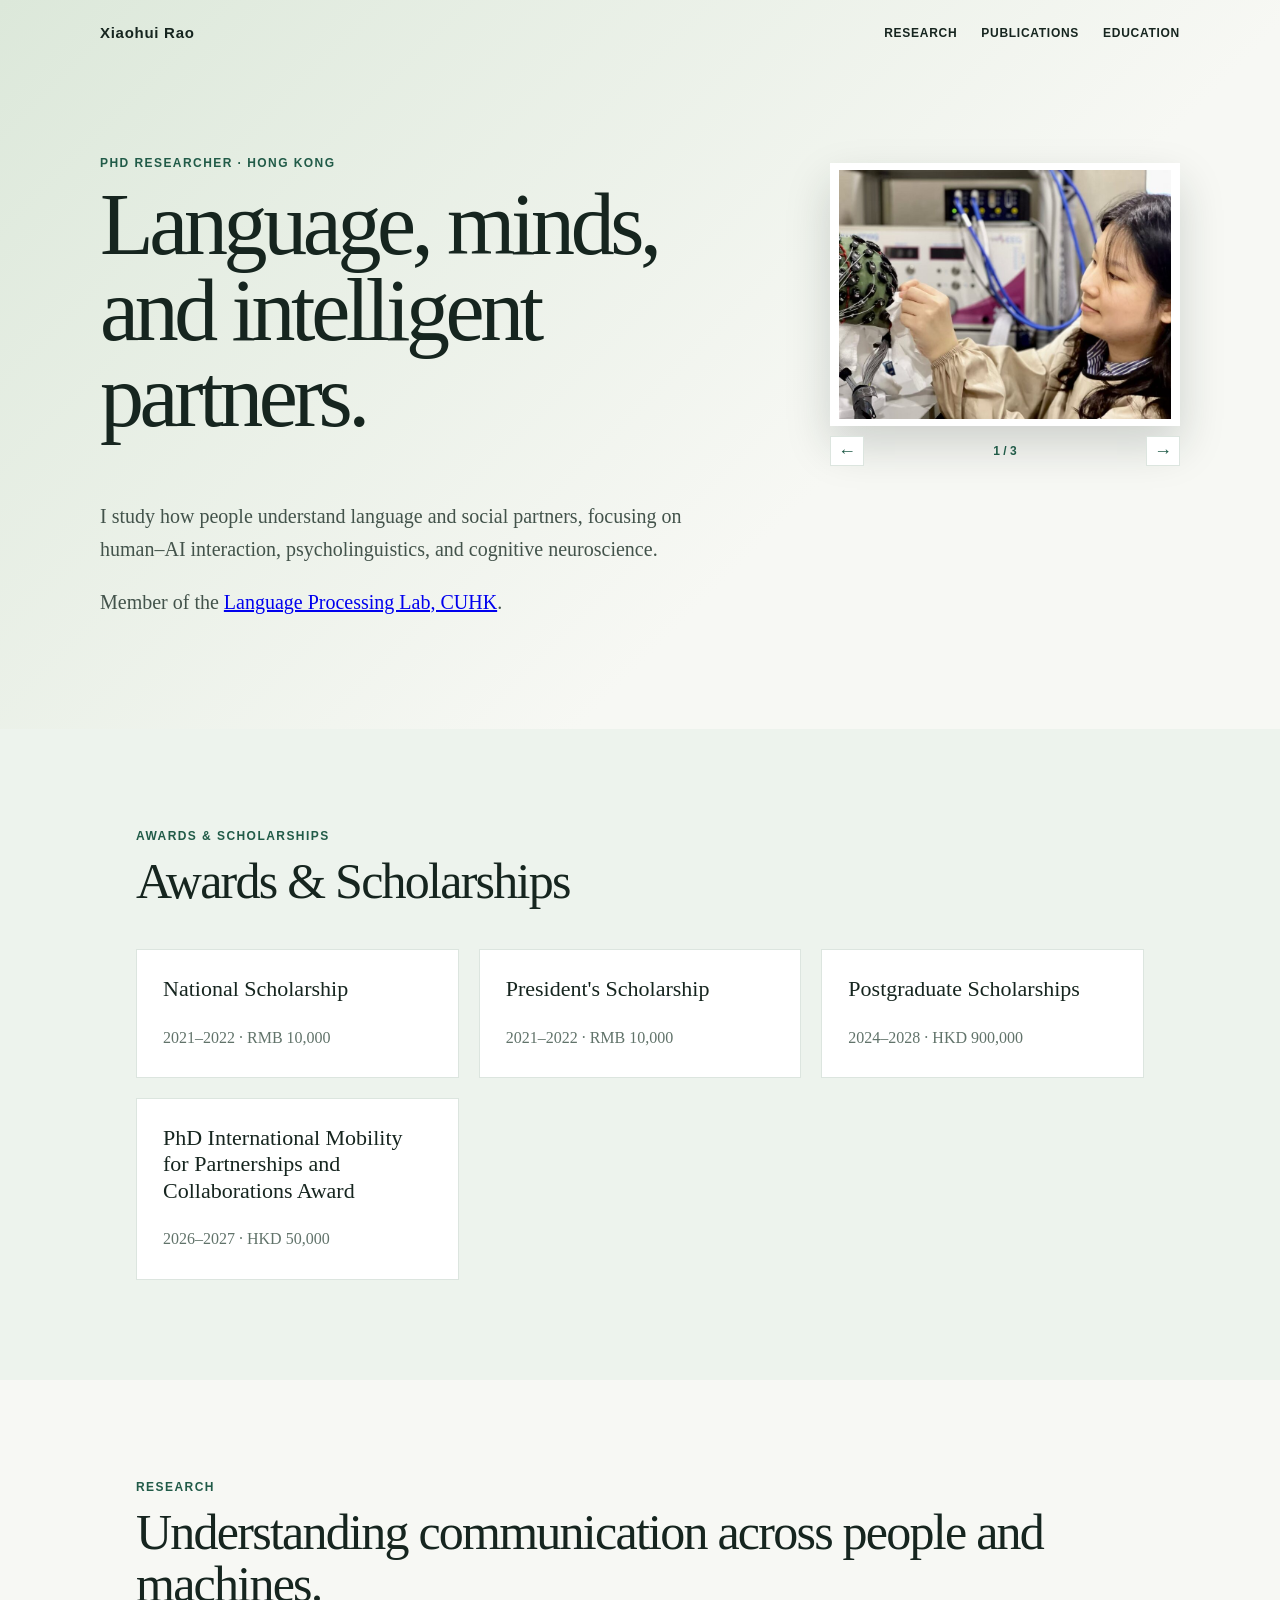
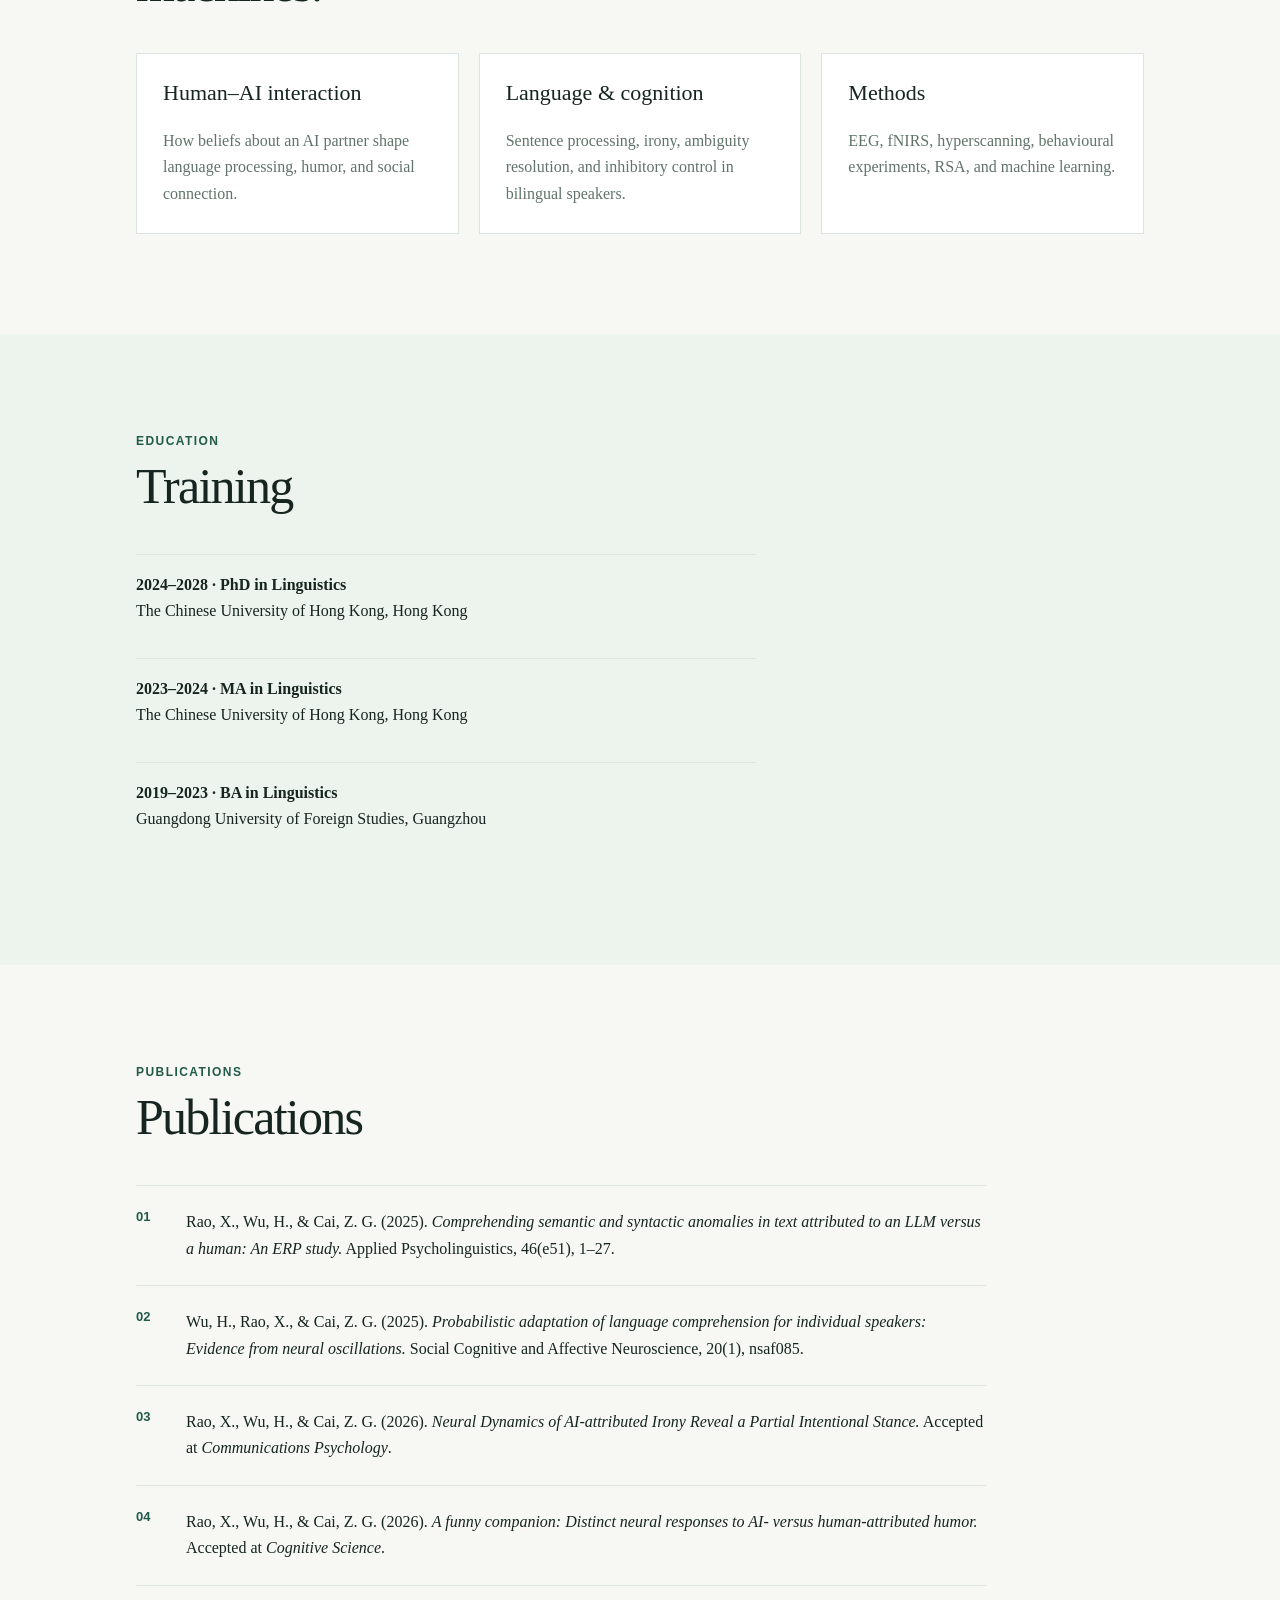
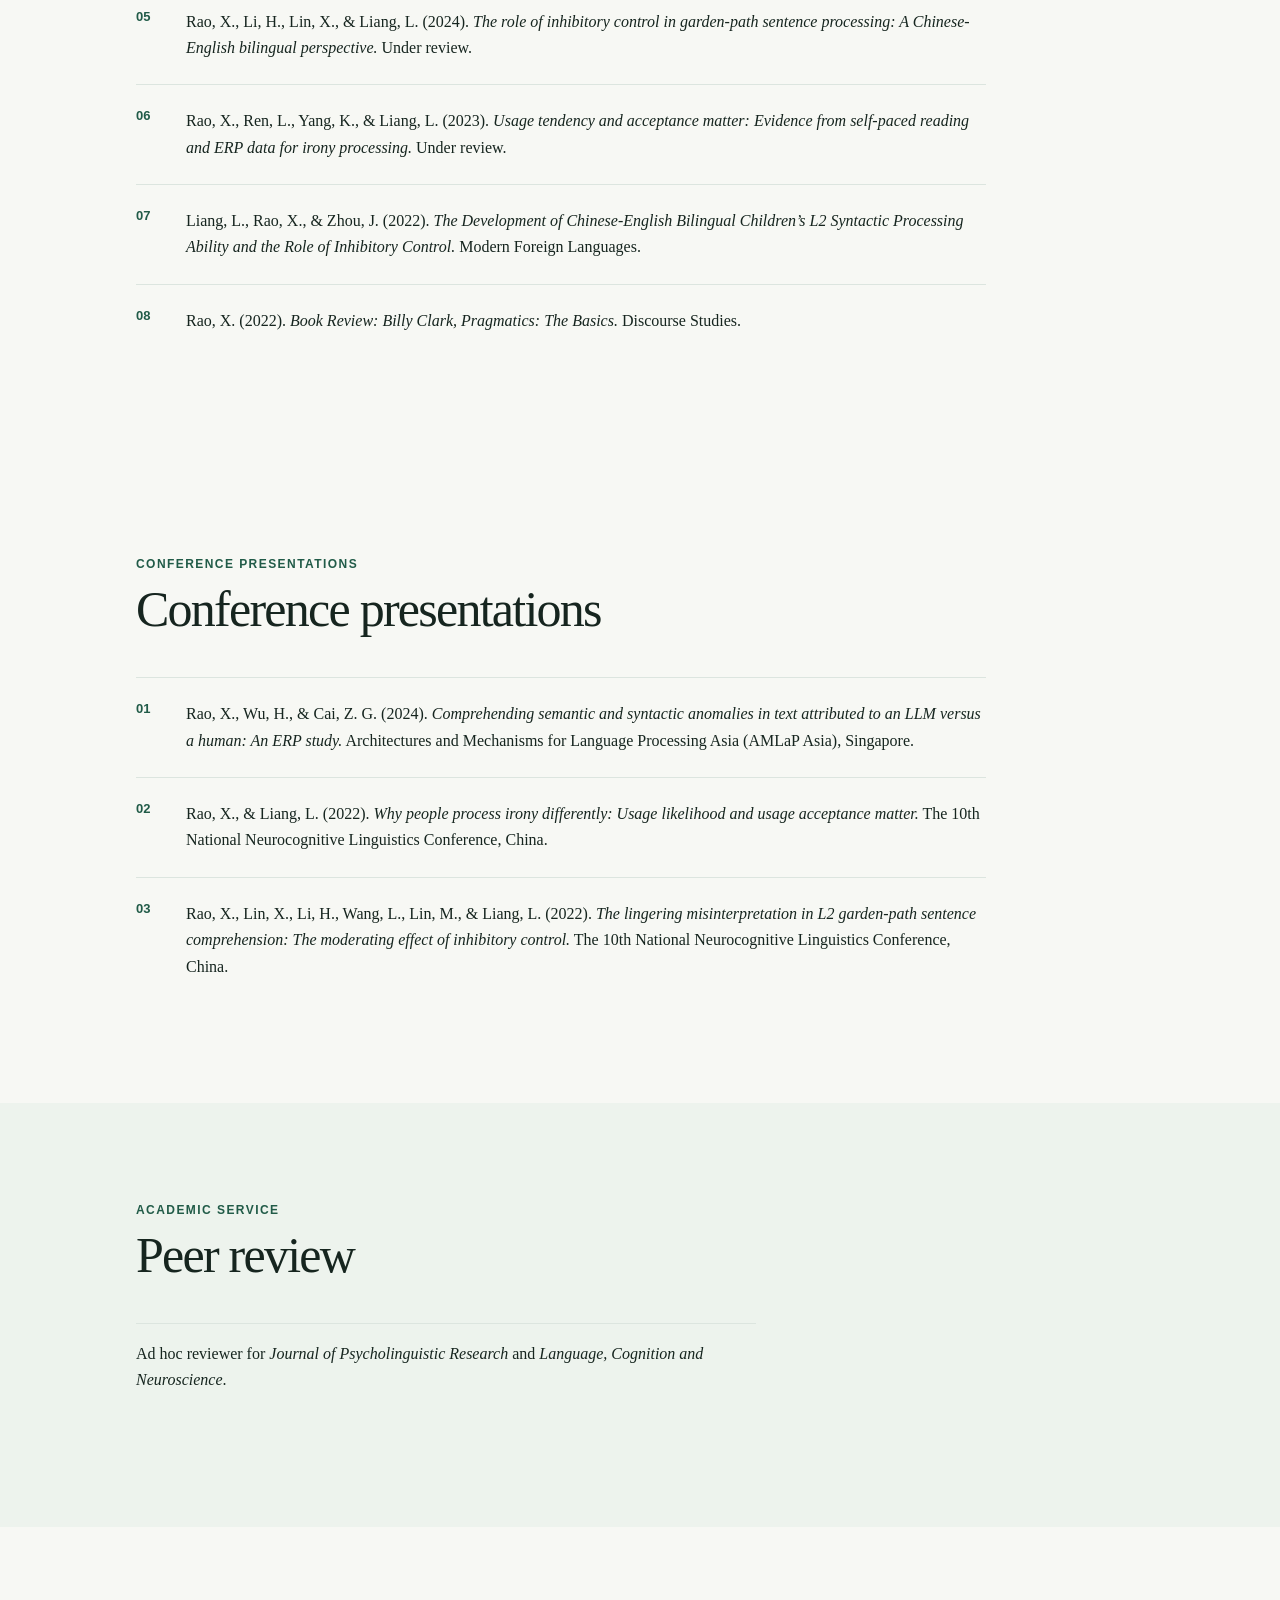
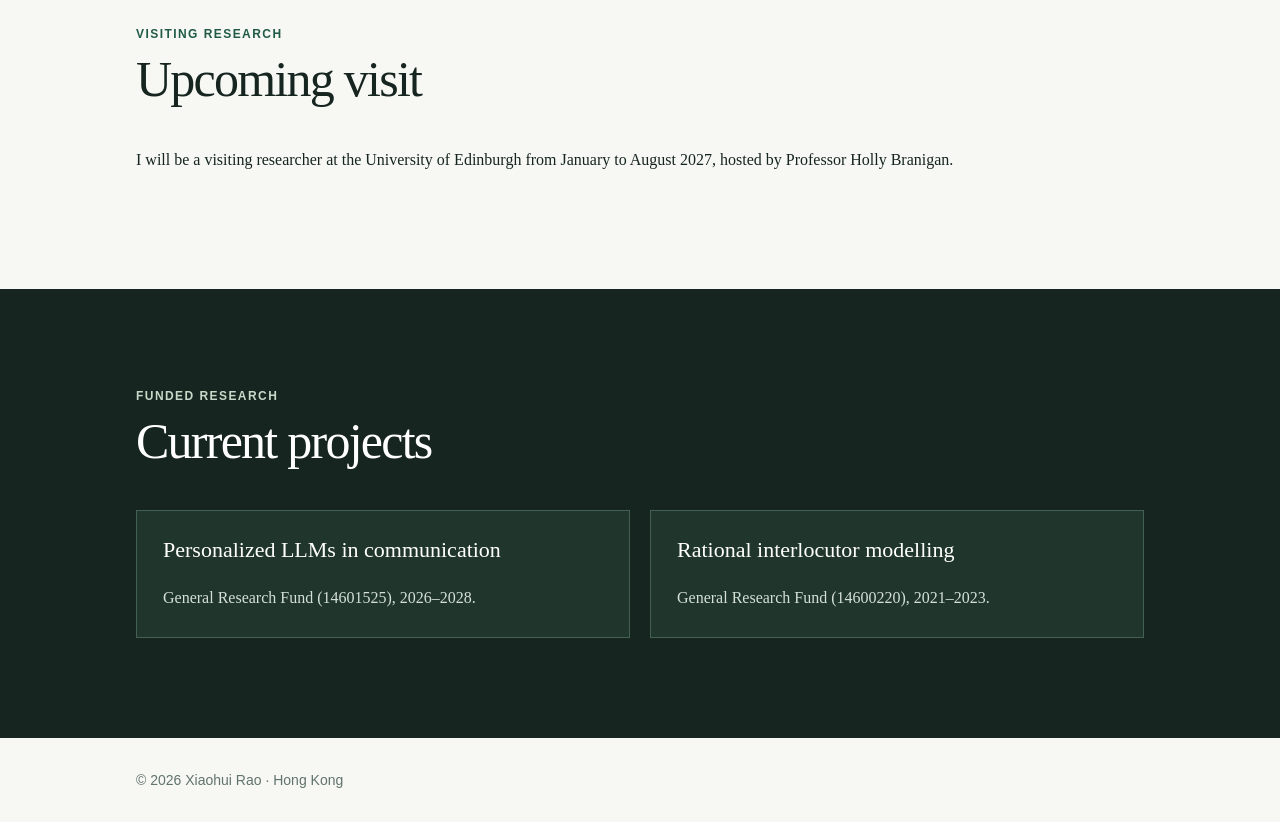
==== commit 56808992: "Update accepted Cognitive Science paper" ====
--- a/index.html
+++ b/index.html
@@ -1 +1 @@
-<!doctype html><html lang="en"><head><meta charset="utf-8"><meta name="viewport" content="width=device-width,initial-scale=1"><meta name="description" content="Xiaohui Rao is a PhD researcher in linguistics at The Chinese University of Hong Kong, studying psycholinguistics, neurolinguistics, and human–AI interaction."><meta name="robots" content="index, follow"><link rel="canonical" href="https://xiaohuirao01.github.io/Xiaohui-RAO/"><meta property="og:title" content="Xiaohui Rao | Psycholinguistics & Human–AI Interaction"><meta property="og:description" content="PhD researcher in linguistics at The Chinese University of Hong Kong."><meta property="og:type" content="website"><meta property="og:url" content="https://xiaohuirao01.github.io/Xiaohui-RAO/"><title>Xiaohui Rao | Psycholinguistics & Human–AI Interaction</title><link rel="stylesheet" href="styles.css"><script type="application/ld+json">{"@context":"https://schema.org","@type":"Person","name":"Xiaohui Rao","url":"https://xiaohuirao01.github.io/Xiaohui-RAO/","jobTitle":"PhD Researcher in Linguistics","affiliation":{"@type":"CollegeOrUniversity","name":"The Chinese University of Hong Kong"},"knowsAbout":["Psycholinguistics","Neurolinguistics","Human–AI interaction","EEG","fNIRS"],"sameAs":["https://cuhklpl.github.io/"]}</script></head><body><header><nav><strong>Xiaohui Rao</strong><a href="#research">Research</a><a href="#publications">Publications</a><a href="#education">Education</a></nav><div class="hero"><p class="tag">PhD Researcher · Hong Kong</p><h1>Language, minds,<br>and intelligent partners.</h1><p>I study how people understand language and social partners, focusing on human–AI interaction, psycholinguistics, and cognitive neuroscience.</p><p class="lab">Member of the <a href="https://cuhklpl.github.io/">Language Processing Lab, CUHK</a>.</p><div class="photo-carousel" aria-label="Research and academic photo gallery"><img class="carousel-image is-active" src="assets/profile.jpg" alt="Xiaohui Rao preparing an EEG cap in the laboratory"><img class="carousel-image" src="assets/graduation.jpg" alt="Xiaohui Rao in graduation gown at the Bilingual Cognition and Development Lab"><img class="carousel-image" src="assets/presentation.jpg" alt="Xiaohui Rao delivering a research presentation"><div class="carousel-controls"><button type="button" class="carousel-button carousel-prev" aria-label="Previous photo">←</button><span class="carousel-status" aria-live="polite">1 / 3</span><button type="button" class="carousel-button carousel-next" aria-label="Next photo">→</button></div></div></div></header><main><section class="pale" id="awards"><p class="tag">Awards &amp; Scholarships</p><h2>Awards &amp; Scholarships</h2><div class="cards"><article><h3>National Scholarship</h3><p>2021–2022 · RMB 10,000</p></article><article><h3>President's Scholarship</h3><p>2021–2022 · RMB 10,000</p></article><article><h3>Postgraduate Scholarships</h3><p>2024–2028 · HKD 900,000</p></article><article><h3>PhD International Mobility for Partnerships and Collaborations Award</h3><p>2026–2027 · HKD 50,000</p></article></div></section><section id="research"><p class="tag">Research</p><h2>Understanding communication across people and machines.</h2><div class="cards"><article><h3>Human–AI interaction</h3><p>How beliefs about an AI partner shape language processing, humor, and social connection.</p></article><article><h3>Language & cognition</h3><p>Sentence processing, irony, ambiguity resolution, and inhibitory control in bilingual speakers.</p></article><article><h3>Methods</h3><p>EEG, fNIRS, hyperscanning, behavioural experiments, RSA, and machine learning.</p></article></div></section><section id="education" class="pale"><p class="tag">Education</p><h2>Training</h2><p><b>2024–2028 · PhD in Linguistics</b><br>The Chinese University of Hong Kong, Hong Kong</p><p><b>2023–2024 · MA in Linguistics</b><br>The Chinese University of Hong Kong, Hong Kong</p><p><b>2019–2023 · BA in Linguistics</b><br>Guangdong University of Foreign Studies, Guangzhou</p></section><section id="publications"><p class="tag">Publications</p><h2>Publications</h2><ol><li>Rao, X., Wu, H., & Cai, Z. G. (2025). <i>Comprehending semantic and syntactic anomalies in text attributed to an LLM versus a human: An ERP study.</i> Applied Psycholinguistics, 46(e51), 1–27.</li><li>Wu, H., Rao, X., & Cai, Z. G. (2025). <i>Probabilistic adaptation of language comprehension for individual speakers: Evidence from neural oscillations.</i> Social Cognitive and Affective Neuroscience, 20(1), nsaf085.</li><li>Rao, X., Wu, H., & Cai, Z. G. (2026). <i>Neural Dynamics of AI-attributed Irony Reveal a Partial Intentional Stance.</i> Accepted at <i>Communications Psychology</i>.</li><li>Rao, X., Wu, H., & Cai, Z. G. (2025). <i>A funny companion: Distinct neural responses to perceived AI-versus human-generated humor.</i> Under review.</li><li>Rao, X., Li, H., Lin, X., & Liang, L. (2024). <i>The role of inhibitory control in garden-path sentence processing: A Chinese-English bilingual perspective.</i> Under review.</li><li>Rao, X., Ren, L., Yang, K., & Liang, L. (2023). <i>Usage tendency and acceptance matter: Evidence from self-paced reading and ERP data for irony processing.</i> Under review.</li><li>Liang, L., Rao, X., & Zhou, J. (2022). <i>The Development of Chinese-English Bilingual Children’s L2 Syntactic Processing Ability and the Role of Inhibitory Control.</i> Modern Foreign Languages.</li><li>Rao, X. (2022). <i>Book Review: Billy Clark, Pragmatics: The Basics.</i> Discourse Studies.</li></ol></section><section id="talks"><p class="tag">Conference presentations</p><h2>Conference presentations</h2><ol><li>Rao, X., Wu, H., &amp; Cai, Z. G. (2024). <i>Comprehending semantic and syntactic anomalies in text attributed to an LLM versus a human: An ERP study.</i> Architectures and Mechanisms for Language Processing Asia (AMLaP Asia), Singapore.</li><li>Rao, X., &amp; Liang, L. (2022). <i>Why people process irony differently: Usage likelihood and usage acceptance matter.</i> The 10th National Neurocognitive Linguistics Conference, China.</li><li>Rao, X., Lin, X., Li, H., Wang, L., Lin, M., &amp; Liang, L. (2022). <i>The lingering misinterpretation in L2 garden-path sentence comprehension: The moderating effect of inhibitory control.</i> The 10th National Neurocognitive Linguistics Conference, China.</li></ol></section><section class="pale"><p class="tag">Academic service</p><h2>Peer review</h2><p>Ad hoc reviewer for <i>Journal of Psycholinguistic Research</i> and <i>Language, Cognition and Neuroscience</i>.</p></section><section><p class="tag">Visiting research</p><h2>Upcoming visit</h2><p>I will be a visiting researcher at the University of Edinburgh from January to August 2027, hosted by Professor Holly Branigan.</p></section><section class="dark"><p class="tag">Funded research</p><h2>Current projects</h2><div class="cards two"><article><h3>Personalized LLMs in communication</h3><p>General Research Fund (14601525), 2026–2028.</p></article><article><h3>Rational interlocutor modelling</h3><p>General Research Fund (14600220), 2021–2023.</p></article></div></section></main><footer>© <span id="year"></span> Xiaohui Rao · Hong Kong</footer><script>document.getElementById("year").textContent=new Date().getFullYear();const carousel=document.querySelector(".photo-carousel");if(carousel){const images=[...carousel.querySelectorAll(".carousel-image")],status=carousel.querySelector(".carousel-status");let active=0;const show=next=>{active=(next+images.length)%images.length;images.forEach((image,index)=>image.classList.toggle("is-active",index===active));status.textContent=`${active+1} / ${images.length}`};carousel.querySelector(".carousel-prev").addEventListener("click",()=>show(active-1));carousel.querySelector(".carousel-next").addEventListener("click",()=>show(active+1))}</script></body></html>+<!doctype html><html lang="en"><head><meta charset="utf-8"><meta name="viewport" content="width=device-width,initial-scale=1"><meta name="description" content="Xiaohui Rao is a PhD researcher in linguistics at The Chinese University of Hong Kong, studying psycholinguistics, neurolinguistics, and human–AI interaction."><meta name="robots" content="index, follow"><link rel="canonical" href="https://xiaohuirao01.github.io/Xiaohui-RAO/"><meta property="og:title" content="Xiaohui Rao | Psycholinguistics & Human–AI Interaction"><meta property="og:description" content="PhD researcher in linguistics at The Chinese University of Hong Kong."><meta property="og:type" content="website"><meta property="og:url" content="https://xiaohuirao01.github.io/Xiaohui-RAO/"><title>Xiaohui Rao | Psycholinguistics & Human–AI Interaction</title><link rel="stylesheet" href="styles.css"><script type="application/ld+json">{"@context":"https://schema.org","@type":"Person","name":"Xiaohui Rao","url":"https://xiaohuirao01.github.io/Xiaohui-RAO/","jobTitle":"PhD Researcher in Linguistics","affiliation":{"@type":"CollegeOrUniversity","name":"The Chinese University of Hong Kong"},"knowsAbout":["Psycholinguistics","Neurolinguistics","Human–AI interaction","EEG","fNIRS"],"sameAs":["https://cuhklpl.github.io/"]}</script></head><body><header><nav><strong>Xiaohui Rao</strong><a href="#research">Research</a><a href="#publications">Publications</a><a href="#education">Education</a></nav><div class="hero"><p class="tag">PhD Researcher · Hong Kong</p><h1>Language, minds,<br>and intelligent partners.</h1><p>I study how people understand language and social partners, focusing on human–AI interaction, psycholinguistics, and cognitive neuroscience.</p><p class="lab">Member of the <a href="https://cuhklpl.github.io/">Language Processing Lab, CUHK</a>.</p><div class="photo-carousel" aria-label="Research and academic photo gallery"><img class="carousel-image is-active" src="assets/profile.jpg" alt="Xiaohui Rao preparing an EEG cap in the laboratory"><img class="carousel-image" src="assets/graduation.jpg" alt="Xiaohui Rao in graduation gown at the Bilingual Cognition and Development Lab"><img class="carousel-image" src="assets/presentation.jpg" alt="Xiaohui Rao delivering a research presentation"><div class="carousel-controls"><button type="button" class="carousel-button carousel-prev" aria-label="Previous photo">←</button><span class="carousel-status" aria-live="polite">1 / 3</span><button type="button" class="carousel-button carousel-next" aria-label="Next photo">→</button></div></div></div></header><main><section class="pale" id="awards"><p class="tag">Awards &amp; Scholarships</p><h2>Awards &amp; Scholarships</h2><div class="cards"><article><h3>National Scholarship</h3><p>2021–2022 · RMB 10,000</p></article><article><h3>President's Scholarship</h3><p>2021–2022 · RMB 10,000</p></article><article><h3>Postgraduate Scholarships</h3><p>2024–2028 · HKD 900,000</p></article><article><h3>PhD International Mobility for Partnerships and Collaborations Award</h3><p>2026–2027 · HKD 50,000</p></article></div></section><section id="research"><p class="tag">Research</p><h2>Understanding communication across people and machines.</h2><div class="cards"><article><h3>Human–AI interaction</h3><p>How beliefs about an AI partner shape language processing, humor, and social connection.</p></article><article><h3>Language & cognition</h3><p>Sentence processing, irony, ambiguity resolution, and inhibitory control in bilingual speakers.</p></article><article><h3>Methods</h3><p>EEG, fNIRS, hyperscanning, behavioural experiments, RSA, and machine learning.</p></article></div></section><section id="education" class="pale"><p class="tag">Education</p><h2>Training</h2><p><b>2024–2028 · PhD in Linguistics</b><br>The Chinese University of Hong Kong, Hong Kong</p><p><b>2023–2024 · MA in Linguistics</b><br>The Chinese University of Hong Kong, Hong Kong</p><p><b>2019–2023 · BA in Linguistics</b><br>Guangdong University of Foreign Studies, Guangzhou</p></section><section id="publications"><p class="tag">Publications</p><h2>Publications</h2><ol><li>Rao, X., Wu, H., & Cai, Z. G. (2025). <i>Comprehending semantic and syntactic anomalies in text attributed to an LLM versus a human: An ERP study.</i> Applied Psycholinguistics, 46(e51), 1–27.</li><li>Wu, H., Rao, X., & Cai, Z. G. (2025). <i>Probabilistic adaptation of language comprehension for individual speakers: Evidence from neural oscillations.</i> Social Cognitive and Affective Neuroscience, 20(1), nsaf085.</li><li>Rao, X., Wu, H., & Cai, Z. G. (2026). <i>Neural Dynamics of AI-attributed Irony Reveal a Partial Intentional Stance.</i> Accepted at <i>Communications Psychology</i>.</li><li>Rao, X., Wu, H., & Cai, Z. G. (2026). <i>A funny companion: Distinct neural responses to AI- versus human-attributed humor.</i> Accepted at <i>Cognitive Science</i>.</li><li>Rao, X., Li, H., Lin, X., & Liang, L. (2024). <i>The role of inhibitory control in garden-path sentence processing: A Chinese-English bilingual perspective.</i> Under review.</li><li>Rao, X., Ren, L., Yang, K., & Liang, L. (2023). <i>Usage tendency and acceptance matter: Evidence from self-paced reading and ERP data for irony processing.</i> Under review.</li><li>Liang, L., Rao, X., & Zhou, J. (2022). <i>The Development of Chinese-English Bilingual Children’s L2 Syntactic Processing Ability and the Role of Inhibitory Control.</i> Modern Foreign Languages.</li><li>Rao, X. (2022). <i>Book Review: Billy Clark, Pragmatics: The Basics.</i> Discourse Studies.</li></ol></section><section id="talks"><p class="tag">Conference presentations</p><h2>Conference presentations</h2><ol><li>Rao, X., Wu, H., &amp; Cai, Z. G. (2024). <i>Comprehending semantic and syntactic anomalies in text attributed to an LLM versus a human: An ERP study.</i> Architectures and Mechanisms for Language Processing Asia (AMLaP Asia), Singapore.</li><li>Rao, X., &amp; Liang, L. (2022). <i>Why people process irony differently: Usage likelihood and usage acceptance matter.</i> The 10th National Neurocognitive Linguistics Conference, China.</li><li>Rao, X., Lin, X., Li, H., Wang, L., Lin, M., &amp; Liang, L. (2022). <i>The lingering misinterpretation in L2 garden-path sentence comprehension: The moderating effect of inhibitory control.</i> The 10th National Neurocognitive Linguistics Conference, China.</li></ol></section><section class="pale"><p class="tag">Academic service</p><h2>Peer review</h2><p>Ad hoc reviewer for <i>Journal of Psycholinguistic Research</i> and <i>Language, Cognition and Neuroscience</i>.</p></section><section><p class="tag">Visiting research</p><h2>Upcoming visit</h2><p>I will be a visiting researcher at the University of Edinburgh from January to August 2027, hosted by Professor Holly Branigan.</p></section><section class="dark"><p class="tag">Funded research</p><h2>Current projects</h2><div class="cards two"><article><h3>Personalized LLMs in communication</h3><p>General Research Fund (14601525), 2026–2028.</p></article><article><h3>Rational interlocutor modelling</h3><p>General Research Fund (14600220), 2021–2023.</p></article></div></section></main><footer>© <span id="year"></span> Xiaohui Rao · Hong Kong</footer><script>document.getElementById("year").textContent=new Date().getFullYear();const carousel=document.querySelector(".photo-carousel");if(carousel){const images=[...carousel.querySelectorAll(".carousel-image")],status=carousel.querySelector(".carousel-status");let active=0;const show=next=>{active=(next+images.length)%images.length;images.forEach((image,index)=>image.classList.toggle("is-active",index===active));status.textContent=`${active+1} / ${images.length}`};carousel.querySelector(".carousel-prev").addEventListener("click",()=>show(active-1));carousel.querySelector(".carousel-next").addEventListener("click",()=>show(active+1))}</script></body></html>
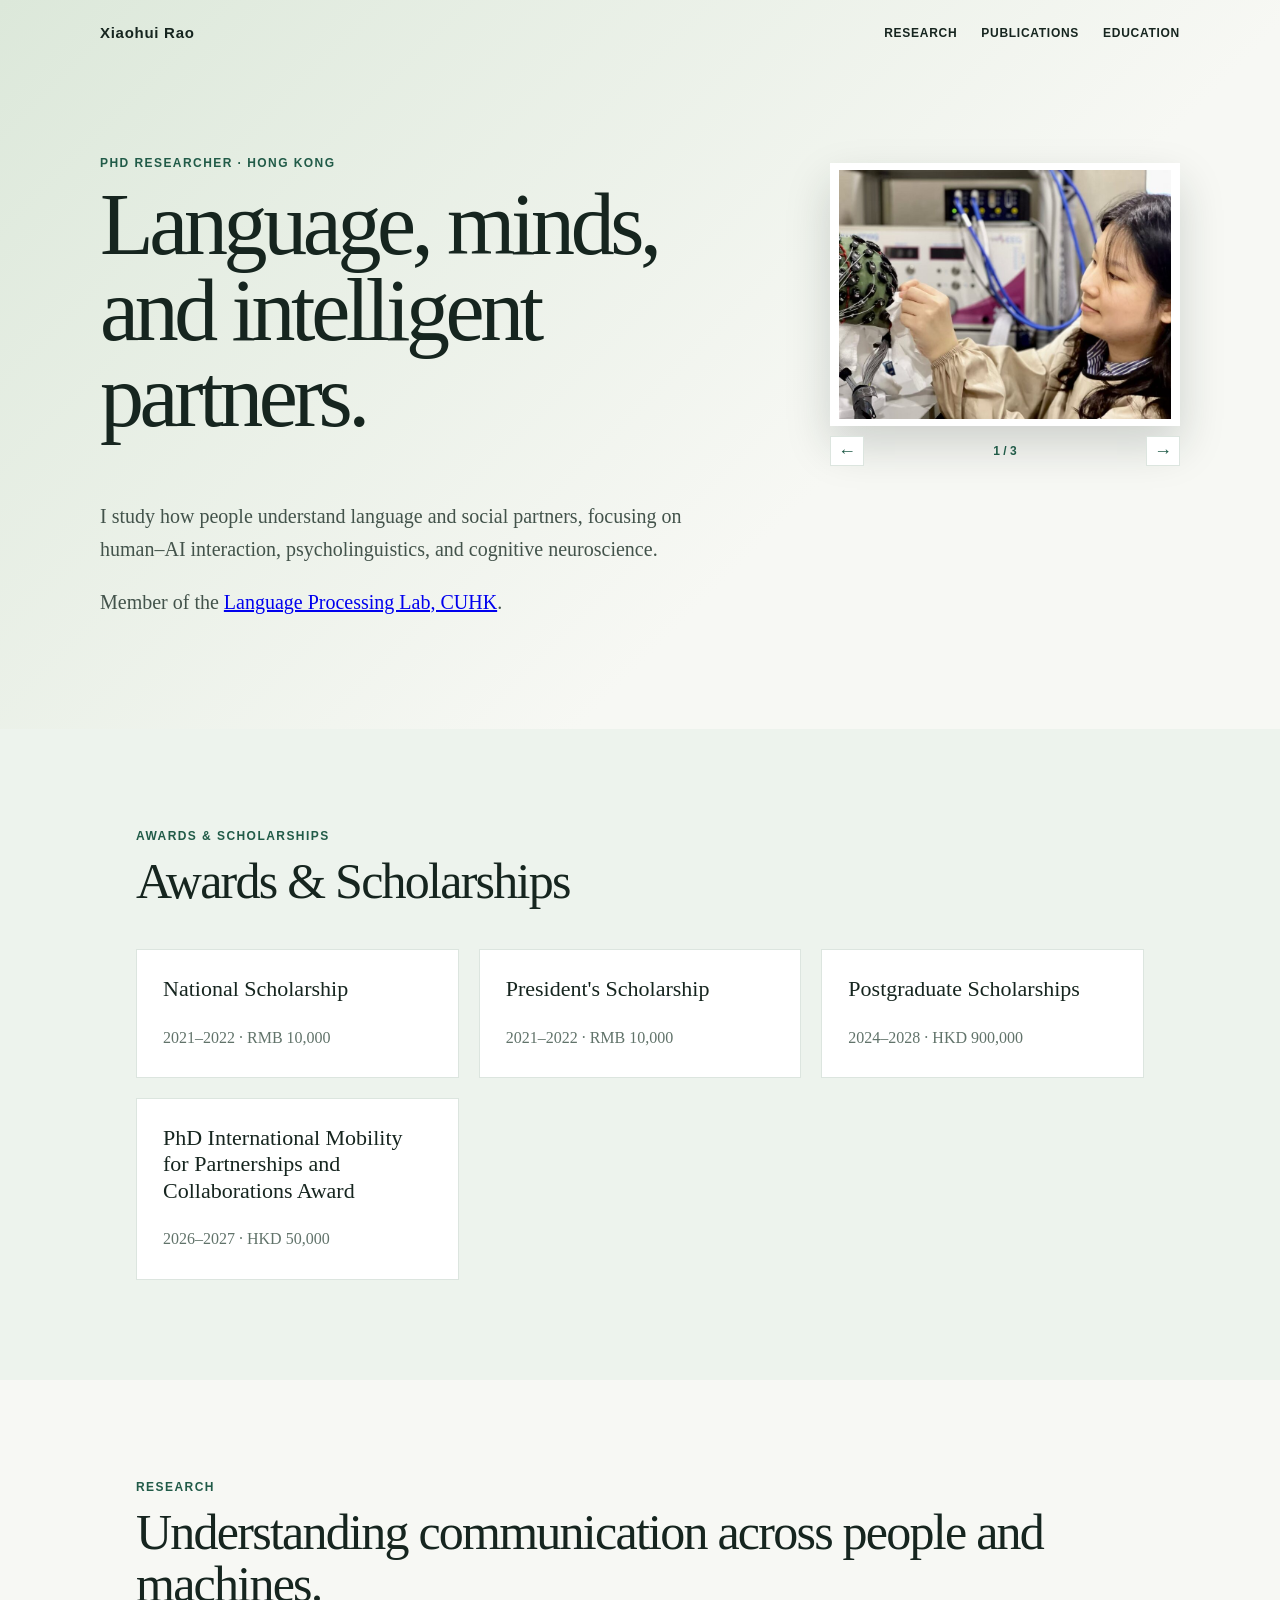
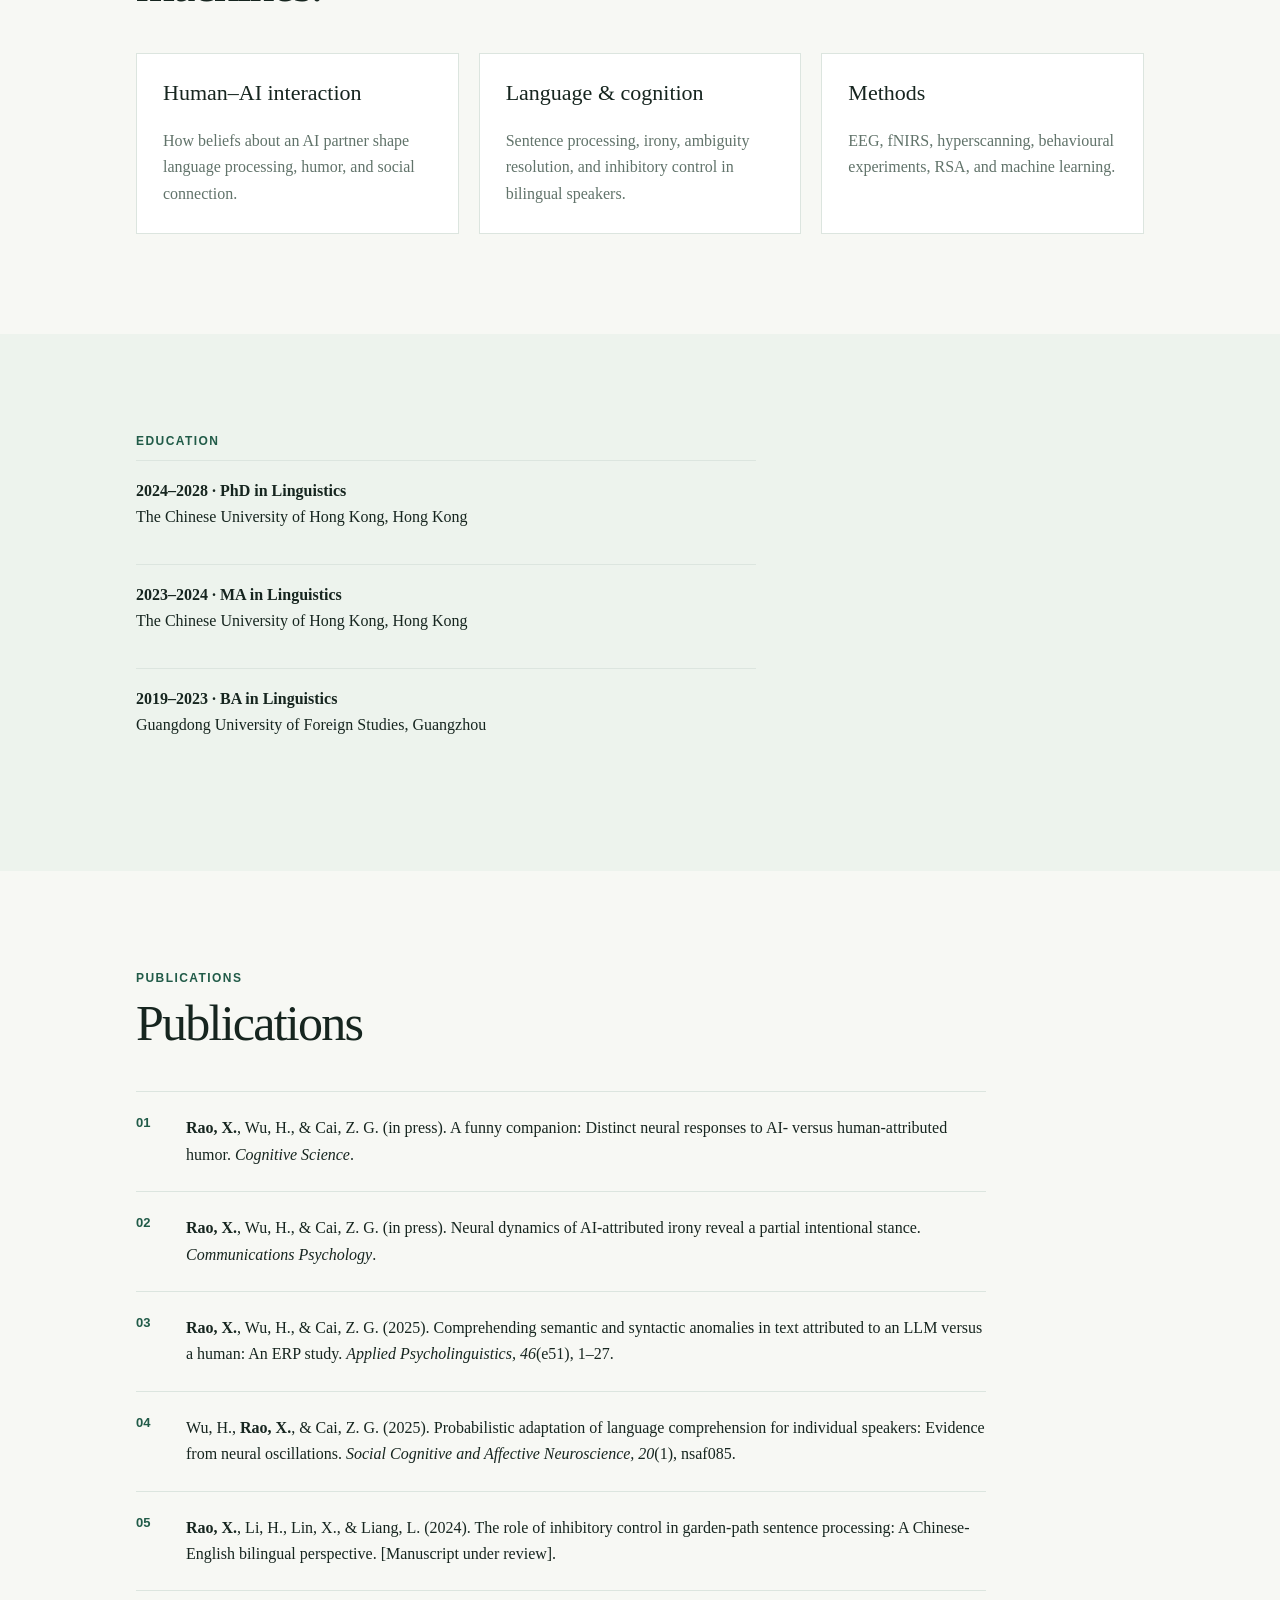
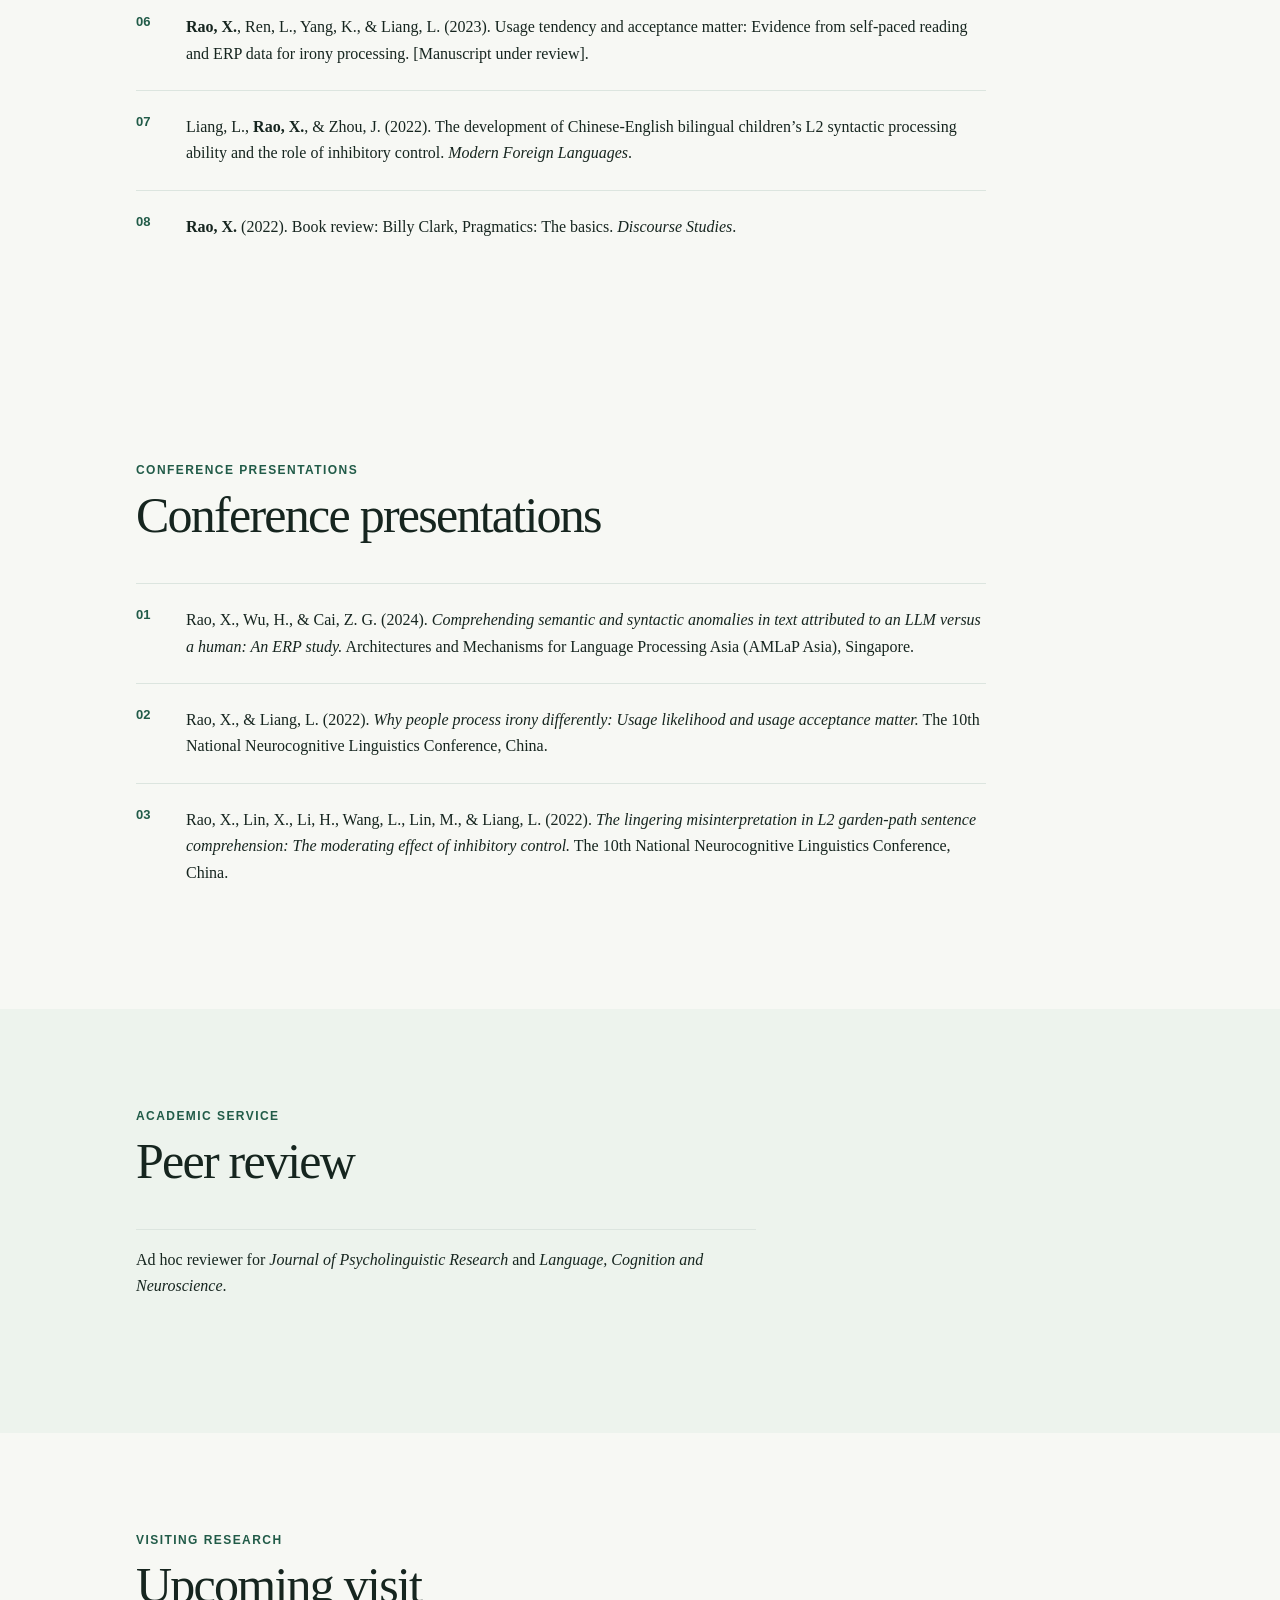
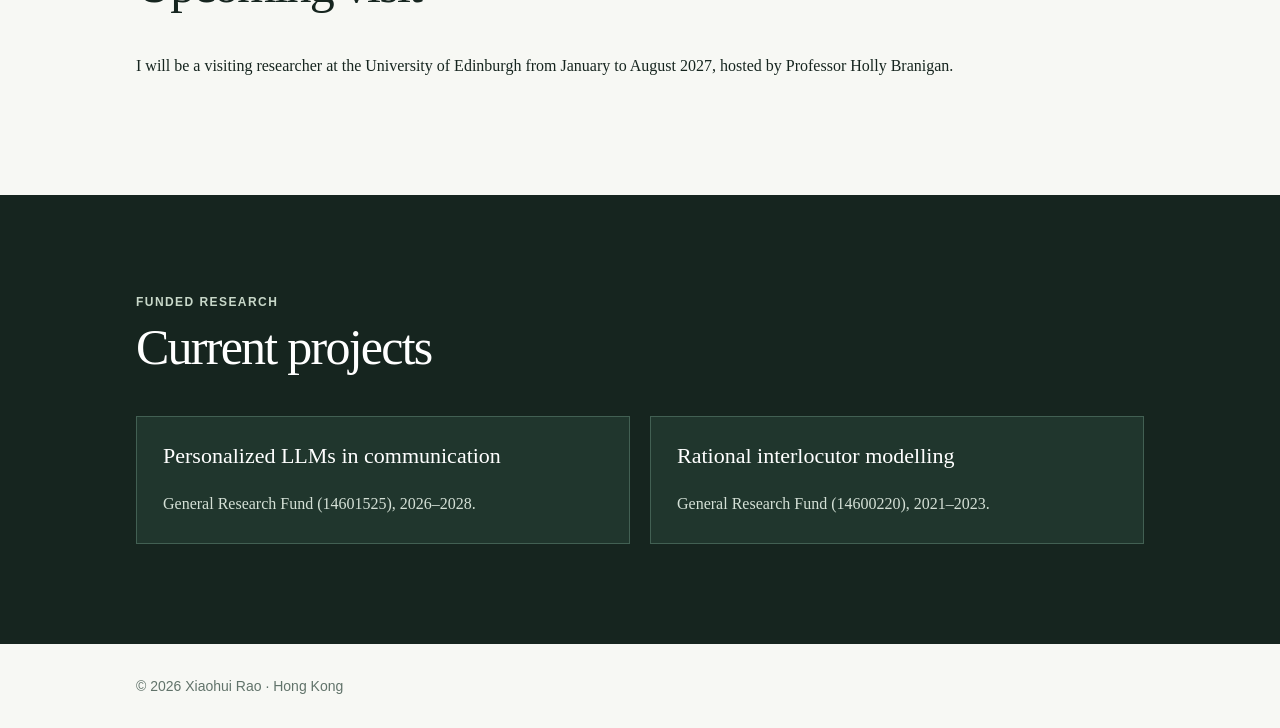
==== commit 8fbdc6cc: "Format education and publications" ====
--- a/index.html
+++ b/index.html
@@ -1 +1 @@
-<!doctype html><html lang="en"><head><meta charset="utf-8"><meta name="viewport" content="width=device-width,initial-scale=1"><meta name="description" content="Xiaohui Rao is a PhD researcher in linguistics at The Chinese University of Hong Kong, studying psycholinguistics, neurolinguistics, and human–AI interaction."><meta name="robots" content="index, follow"><link rel="canonical" href="https://xiaohuirao01.github.io/Xiaohui-RAO/"><meta property="og:title" content="Xiaohui Rao | Psycholinguistics & Human–AI Interaction"><meta property="og:description" content="PhD researcher in linguistics at The Chinese University of Hong Kong."><meta property="og:type" content="website"><meta property="og:url" content="https://xiaohuirao01.github.io/Xiaohui-RAO/"><title>Xiaohui Rao | Psycholinguistics & Human–AI Interaction</title><link rel="stylesheet" href="styles.css"><script type="application/ld+json">{"@context":"https://schema.org","@type":"Person","name":"Xiaohui Rao","url":"https://xiaohuirao01.github.io/Xiaohui-RAO/","jobTitle":"PhD Researcher in Linguistics","affiliation":{"@type":"CollegeOrUniversity","name":"The Chinese University of Hong Kong"},"knowsAbout":["Psycholinguistics","Neurolinguistics","Human–AI interaction","EEG","fNIRS"],"sameAs":["https://cuhklpl.github.io/"]}</script></head><body><header><nav><strong>Xiaohui Rao</strong><a href="#research">Research</a><a href="#publications">Publications</a><a href="#education">Education</a></nav><div class="hero"><p class="tag">PhD Researcher · Hong Kong</p><h1>Language, minds,<br>and intelligent partners.</h1><p>I study how people understand language and social partners, focusing on human–AI interaction, psycholinguistics, and cognitive neuroscience.</p><p class="lab">Member of the <a href="https://cuhklpl.github.io/">Language Processing Lab, CUHK</a>.</p><div class="photo-carousel" aria-label="Research and academic photo gallery"><img class="carousel-image is-active" src="assets/profile.jpg" alt="Xiaohui Rao preparing an EEG cap in the laboratory"><img class="carousel-image" src="assets/graduation.jpg" alt="Xiaohui Rao in graduation gown at the Bilingual Cognition and Development Lab"><img class="carousel-image" src="assets/presentation.jpg" alt="Xiaohui Rao delivering a research presentation"><div class="carousel-controls"><button type="button" class="carousel-button carousel-prev" aria-label="Previous photo">←</button><span class="carousel-status" aria-live="polite">1 / 3</span><button type="button" class="carousel-button carousel-next" aria-label="Next photo">→</button></div></div></div></header><main><section class="pale" id="awards"><p class="tag">Awards &amp; Scholarships</p><h2>Awards &amp; Scholarships</h2><div class="cards"><article><h3>National Scholarship</h3><p>2021–2022 · RMB 10,000</p></article><article><h3>President's Scholarship</h3><p>2021–2022 · RMB 10,000</p></article><article><h3>Postgraduate Scholarships</h3><p>2024–2028 · HKD 900,000</p></article><article><h3>PhD International Mobility for Partnerships and Collaborations Award</h3><p>2026–2027 · HKD 50,000</p></article></div></section><section id="research"><p class="tag">Research</p><h2>Understanding communication across people and machines.</h2><div class="cards"><article><h3>Human–AI interaction</h3><p>How beliefs about an AI partner shape language processing, humor, and social connection.</p></article><article><h3>Language & cognition</h3><p>Sentence processing, irony, ambiguity resolution, and inhibitory control in bilingual speakers.</p></article><article><h3>Methods</h3><p>EEG, fNIRS, hyperscanning, behavioural experiments, RSA, and machine learning.</p></article></div></section><section id="education" class="pale"><p class="tag">Education</p><h2>Training</h2><p><b>2024–2028 · PhD in Linguistics</b><br>The Chinese University of Hong Kong, Hong Kong</p><p><b>2023–2024 · MA in Linguistics</b><br>The Chinese University of Hong Kong, Hong Kong</p><p><b>2019–2023 · BA in Linguistics</b><br>Guangdong University of Foreign Studies, Guangzhou</p></section><section id="publications"><p class="tag">Publications</p><h2>Publications</h2><ol><li>Rao, X., Wu, H., & Cai, Z. G. (2025). <i>Comprehending semantic and syntactic anomalies in text attributed to an LLM versus a human: An ERP study.</i> Applied Psycholinguistics, 46(e51), 1–27.</li><li>Wu, H., Rao, X., & Cai, Z. G. (2025). <i>Probabilistic adaptation of language comprehension for individual speakers: Evidence from neural oscillations.</i> Social Cognitive and Affective Neuroscience, 20(1), nsaf085.</li><li>Rao, X., Wu, H., & Cai, Z. G. (2026). <i>Neural Dynamics of AI-attributed Irony Reveal a Partial Intentional Stance.</i> Accepted at <i>Communications Psychology</i>.</li><li>Rao, X., Wu, H., & Cai, Z. G. (2026). <i>A funny companion: Distinct neural responses to AI- versus human-attributed humor.</i> Accepted at <i>Cognitive Science</i>.</li><li>Rao, X., Li, H., Lin, X., & Liang, L. (2024). <i>The role of inhibitory control in garden-path sentence processing: A Chinese-English bilingual perspective.</i> Under review.</li><li>Rao, X., Ren, L., Yang, K., & Liang, L. (2023). <i>Usage tendency and acceptance matter: Evidence from self-paced reading and ERP data for irony processing.</i> Under review.</li><li>Liang, L., Rao, X., & Zhou, J. (2022). <i>The Development of Chinese-English Bilingual Children’s L2 Syntactic Processing Ability and the Role of Inhibitory Control.</i> Modern Foreign Languages.</li><li>Rao, X. (2022). <i>Book Review: Billy Clark, Pragmatics: The Basics.</i> Discourse Studies.</li></ol></section><section id="talks"><p class="tag">Conference presentations</p><h2>Conference presentations</h2><ol><li>Rao, X., Wu, H., &amp; Cai, Z. G. (2024). <i>Comprehending semantic and syntactic anomalies in text attributed to an LLM versus a human: An ERP study.</i> Architectures and Mechanisms for Language Processing Asia (AMLaP Asia), Singapore.</li><li>Rao, X., &amp; Liang, L. (2022). <i>Why people process irony differently: Usage likelihood and usage acceptance matter.</i> The 10th National Neurocognitive Linguistics Conference, China.</li><li>Rao, X., Lin, X., Li, H., Wang, L., Lin, M., &amp; Liang, L. (2022). <i>The lingering misinterpretation in L2 garden-path sentence comprehension: The moderating effect of inhibitory control.</i> The 10th National Neurocognitive Linguistics Conference, China.</li></ol></section><section class="pale"><p class="tag">Academic service</p><h2>Peer review</h2><p>Ad hoc reviewer for <i>Journal of Psycholinguistic Research</i> and <i>Language, Cognition and Neuroscience</i>.</p></section><section><p class="tag">Visiting research</p><h2>Upcoming visit</h2><p>I will be a visiting researcher at the University of Edinburgh from January to August 2027, hosted by Professor Holly Branigan.</p></section><section class="dark"><p class="tag">Funded research</p><h2>Current projects</h2><div class="cards two"><article><h3>Personalized LLMs in communication</h3><p>General Research Fund (14601525), 2026–2028.</p></article><article><h3>Rational interlocutor modelling</h3><p>General Research Fund (14600220), 2021–2023.</p></article></div></section></main><footer>© <span id="year"></span> Xiaohui Rao · Hong Kong</footer><script>document.getElementById("year").textContent=new Date().getFullYear();const carousel=document.querySelector(".photo-carousel");if(carousel){const images=[...carousel.querySelectorAll(".carousel-image")],status=carousel.querySelector(".carousel-status");let active=0;const show=next=>{active=(next+images.length)%images.length;images.forEach((image,index)=>image.classList.toggle("is-active",index===active));status.textContent=`${active+1} / ${images.length}`};carousel.querySelector(".carousel-prev").addEventListener("click",()=>show(active-1));carousel.querySelector(".carousel-next").addEventListener("click",()=>show(active+1))}</script></body></html>+<!doctype html><html lang="en"><head><meta charset="utf-8"><meta name="viewport" content="width=device-width,initial-scale=1"><meta name="description" content="Xiaohui Rao is a PhD researcher in linguistics at The Chinese University of Hong Kong, studying psycholinguistics, neurolinguistics, and human–AI interaction."><meta name="robots" content="index, follow"><link rel="canonical" href="https://xiaohuirao01.github.io/Xiaohui-RAO/"><meta property="og:title" content="Xiaohui Rao | Psycholinguistics & Human–AI Interaction"><meta property="og:description" content="PhD researcher in linguistics at The Chinese University of Hong Kong."><meta property="og:type" content="website"><meta property="og:url" content="https://xiaohuirao01.github.io/Xiaohui-RAO/"><title>Xiaohui Rao | Psycholinguistics & Human–AI Interaction</title><link rel="stylesheet" href="styles.css"><script type="application/ld+json">{"@context":"https://schema.org","@type":"Person","name":"Xiaohui Rao","url":"https://xiaohuirao01.github.io/Xiaohui-RAO/","jobTitle":"PhD Researcher in Linguistics","affiliation":{"@type":"CollegeOrUniversity","name":"The Chinese University of Hong Kong"},"knowsAbout":["Psycholinguistics","Neurolinguistics","Human–AI interaction","EEG","fNIRS"],"sameAs":["https://cuhklpl.github.io/"]}</script></head><body><header><nav><strong>Xiaohui Rao</strong><a href="#research">Research</a><a href="#publications">Publications</a><a href="#education">Education</a></nav><div class="hero"><p class="tag">PhD Researcher · Hong Kong</p><h1>Language, minds,<br>and intelligent partners.</h1><p>I study how people understand language and social partners, focusing on human–AI interaction, psycholinguistics, and cognitive neuroscience.</p><p class="lab">Member of the <a href="https://cuhklpl.github.io/">Language Processing Lab, CUHK</a>.</p><div class="photo-carousel" aria-label="Research and academic photo gallery"><img class="carousel-image is-active" src="assets/profile.jpg" alt="Xiaohui Rao preparing an EEG cap in the laboratory"><img class="carousel-image" src="assets/graduation.jpg" alt="Xiaohui Rao in graduation gown at the Bilingual Cognition and Development Lab"><img class="carousel-image" src="assets/presentation.jpg" alt="Xiaohui Rao delivering a research presentation"><div class="carousel-controls"><button type="button" class="carousel-button carousel-prev" aria-label="Previous photo">←</button><span class="carousel-status" aria-live="polite">1 / 3</span><button type="button" class="carousel-button carousel-next" aria-label="Next photo">→</button></div></div></div></header><main><section class="pale" id="awards"><p class="tag">Awards &amp; Scholarships</p><h2>Awards &amp; Scholarships</h2><div class="cards"><article><h3>National Scholarship</h3><p>2021–2022 · RMB 10,000</p></article><article><h3>President's Scholarship</h3><p>2021–2022 · RMB 10,000</p></article><article><h3>Postgraduate Scholarships</h3><p>2024–2028 · HKD 900,000</p></article><article><h3>PhD International Mobility for Partnerships and Collaborations Award</h3><p>2026–2027 · HKD 50,000</p></article></div></section><section id="research"><p class="tag">Research</p><h2>Understanding communication across people and machines.</h2><div class="cards"><article><h3>Human–AI interaction</h3><p>How beliefs about an AI partner shape language processing, humor, and social connection.</p></article><article><h3>Language & cognition</h3><p>Sentence processing, irony, ambiguity resolution, and inhibitory control in bilingual speakers.</p></article><article><h3>Methods</h3><p>EEG, fNIRS, hyperscanning, behavioural experiments, RSA, and machine learning.</p></article></div></section><section id="education" class="pale"><p class="tag">Education</p><p><b>2024–2028 · PhD in Linguistics</b><br>The Chinese University of Hong Kong, Hong Kong</p><p><b>2023–2024 · MA in Linguistics</b><br>The Chinese University of Hong Kong, Hong Kong</p><p><b>2019–2023 · BA in Linguistics</b><br>Guangdong University of Foreign Studies, Guangzhou</p></section><section id="publications"><p class="tag">Publications</p><h2>Publications</h2><ol><li><strong>Rao, X.</strong>, Wu, H., &amp; Cai, Z. G. (in press). A funny companion: Distinct neural responses to AI- versus human-attributed humor. <i>Cognitive Science</i>.</li><li><strong>Rao, X.</strong>, Wu, H., &amp; Cai, Z. G. (in press). Neural dynamics of AI-attributed irony reveal a partial intentional stance. <i>Communications Psychology</i>.</li><li><strong>Rao, X.</strong>, Wu, H., &amp; Cai, Z. G. (2025). Comprehending semantic and syntactic anomalies in text attributed to an LLM versus a human: An ERP study. <i>Applied Psycholinguistics, 46</i>(e51), 1–27.</li><li>Wu, H., <strong>Rao, X.</strong>, &amp; Cai, Z. G. (2025). Probabilistic adaptation of language comprehension for individual speakers: Evidence from neural oscillations. <i>Social Cognitive and Affective Neuroscience, 20</i>(1), nsaf085.</li><li><strong>Rao, X.</strong>, Li, H., Lin, X., &amp; Liang, L. (2024). The role of inhibitory control in garden-path sentence processing: A Chinese-English bilingual perspective. [Manuscript under review].</li><li><strong>Rao, X.</strong>, Ren, L., Yang, K., &amp; Liang, L. (2023). Usage tendency and acceptance matter: Evidence from self-paced reading and ERP data for irony processing. [Manuscript under review].</li><li>Liang, L., <strong>Rao, X.</strong>, &amp; Zhou, J. (2022). The development of Chinese-English bilingual children’s L2 syntactic processing ability and the role of inhibitory control. <i>Modern Foreign Languages</i>.</li><li><strong>Rao, X.</strong> (2022). Book review: Billy Clark, Pragmatics: The basics. <i>Discourse Studies</i>.</li></ol></section><section id="talks"><p class="tag">Conference presentations</p><h2>Conference presentations</h2><ol><li>Rao, X., Wu, H., &amp; Cai, Z. G. (2024). <i>Comprehending semantic and syntactic anomalies in text attributed to an LLM versus a human: An ERP study.</i> Architectures and Mechanisms for Language Processing Asia (AMLaP Asia), Singapore.</li><li>Rao, X., &amp; Liang, L. (2022). <i>Why people process irony differently: Usage likelihood and usage acceptance matter.</i> The 10th National Neurocognitive Linguistics Conference, China.</li><li>Rao, X., Lin, X., Li, H., Wang, L., Lin, M., &amp; Liang, L. (2022). <i>The lingering misinterpretation in L2 garden-path sentence comprehension: The moderating effect of inhibitory control.</i> The 10th National Neurocognitive Linguistics Conference, China.</li></ol></section><section class="pale"><p class="tag">Academic service</p><h2>Peer review</h2><p>Ad hoc reviewer for <i>Journal of Psycholinguistic Research</i> and <i>Language, Cognition and Neuroscience</i>.</p></section><section><p class="tag">Visiting research</p><h2>Upcoming visit</h2><p>I will be a visiting researcher at the University of Edinburgh from January to August 2027, hosted by Professor Holly Branigan.</p></section><section class="dark"><p class="tag">Funded research</p><h2>Current projects</h2><div class="cards two"><article><h3>Personalized LLMs in communication</h3><p>General Research Fund (14601525), 2026–2028.</p></article><article><h3>Rational interlocutor modelling</h3><p>General Research Fund (14600220), 2021–2023.</p></article></div></section></main><footer>© <span id="year"></span> Xiaohui Rao · Hong Kong</footer><script>document.getElementById("year").textContent=new Date().getFullYear();const carousel=document.querySelector(".photo-carousel");if(carousel){const images=[...carousel.querySelectorAll(".carousel-image")],status=carousel.querySelector(".carousel-status");let active=0;const show=next=>{active=(next+images.length)%images.length;images.forEach((image,index)=>image.classList.toggle("is-active",index===active));status.textContent=`${active+1} / ${images.length}`};carousel.querySelector(".carousel-prev").addEventListener("click",()=>show(active-1));carousel.querySelector(".carousel-next").addEventListener("click",()=>show(active+1))}</script></body></html>
